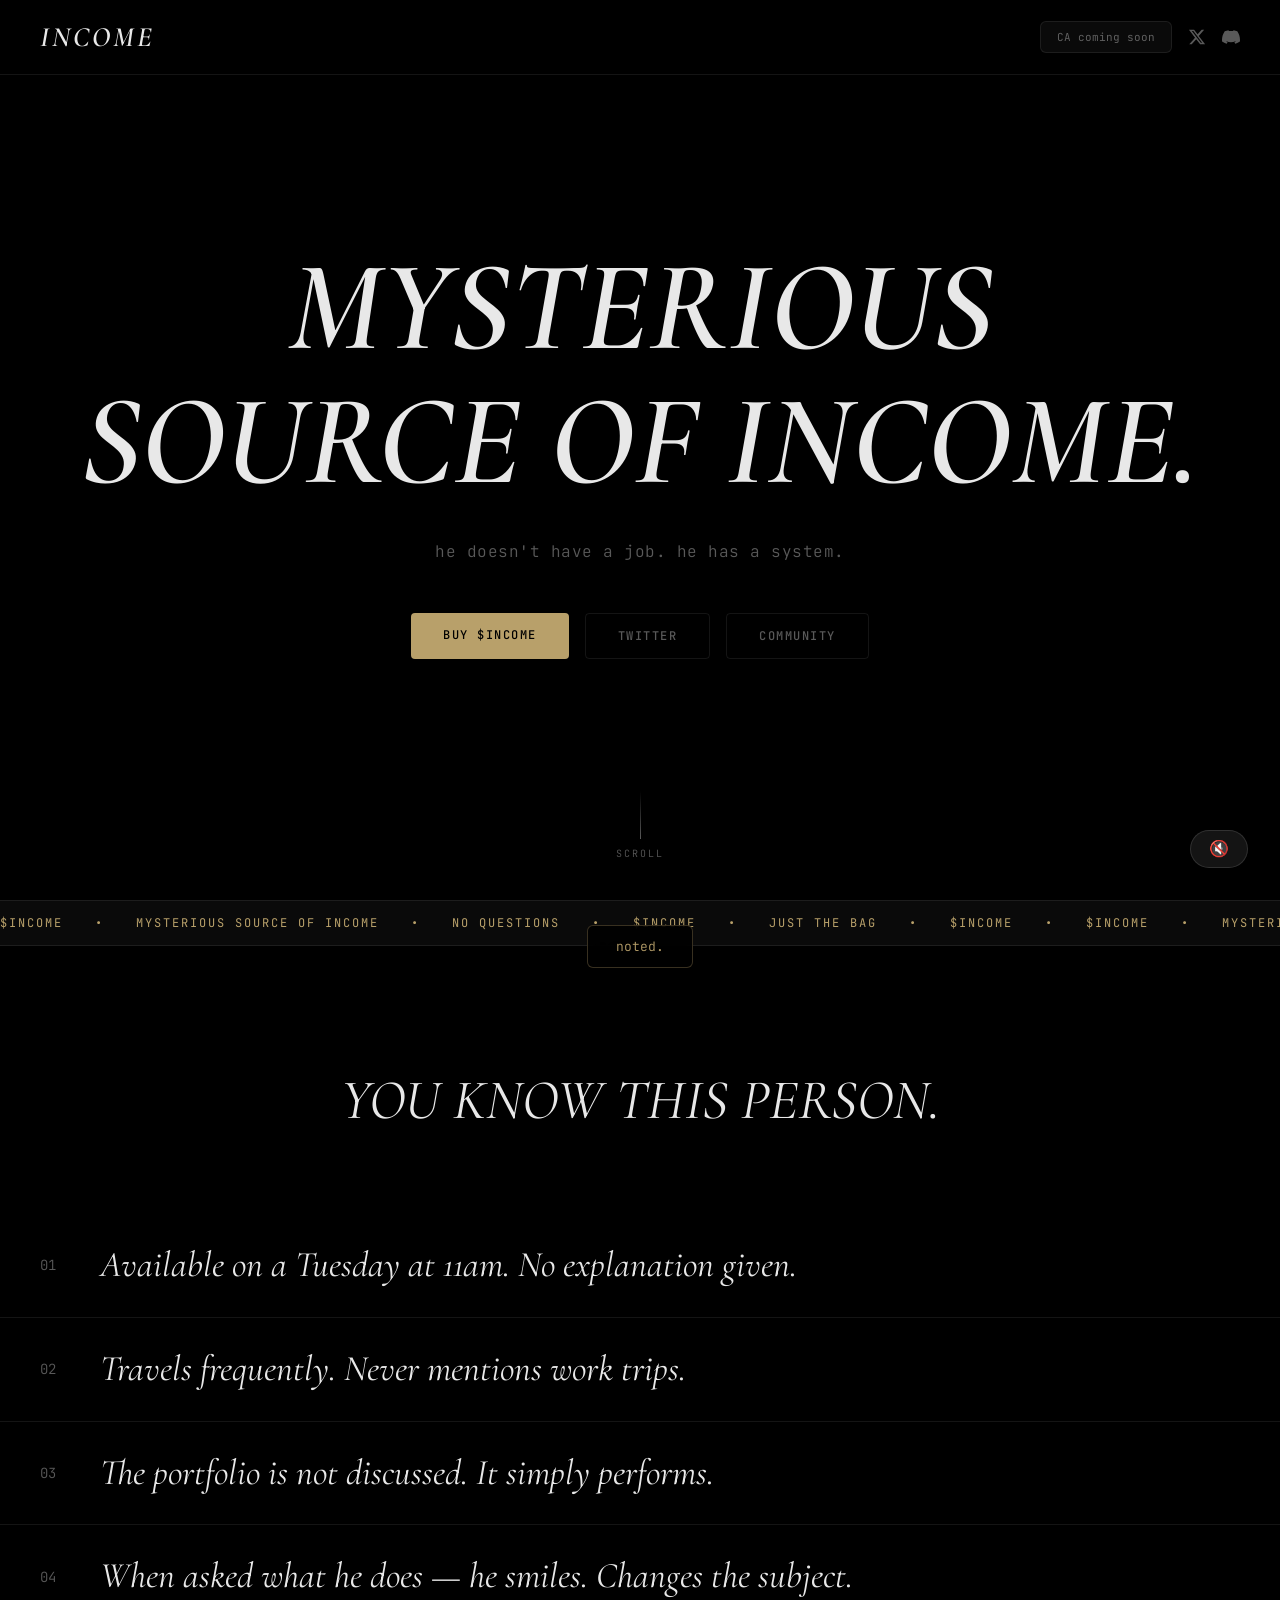
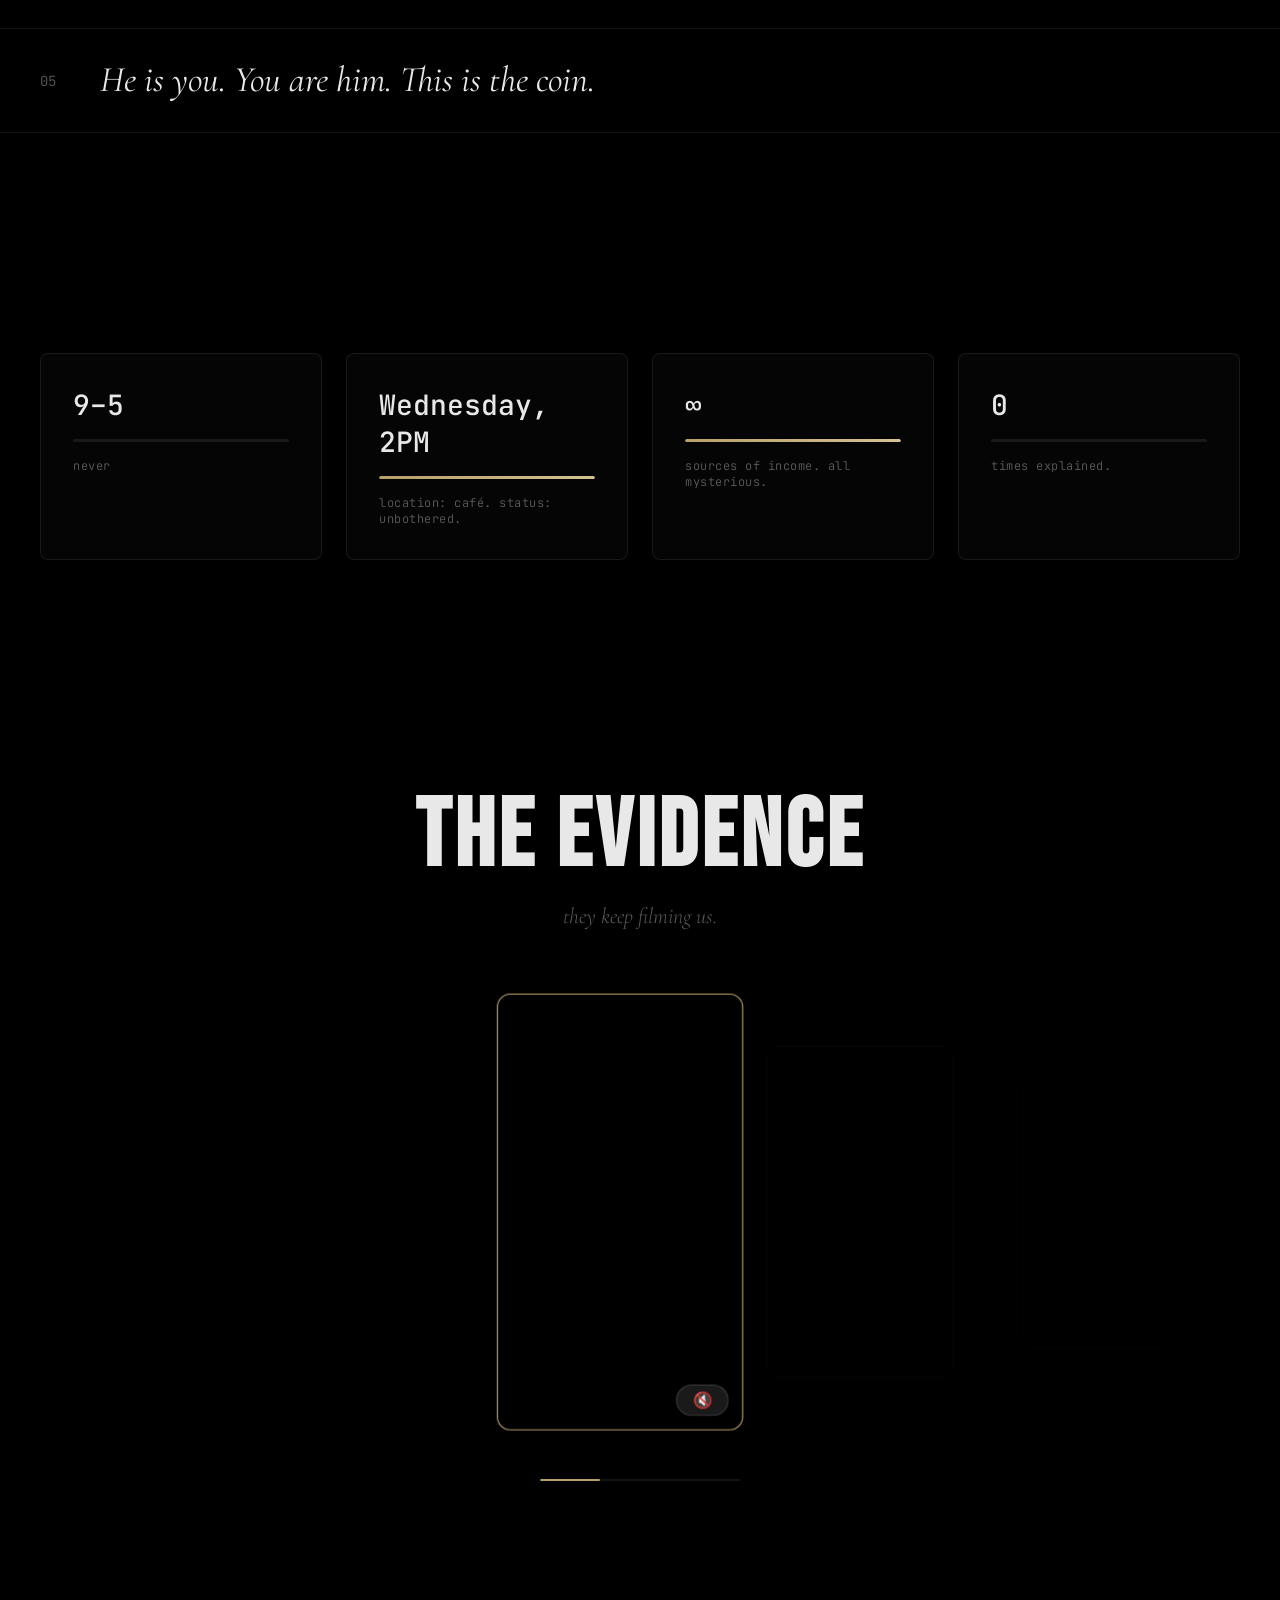
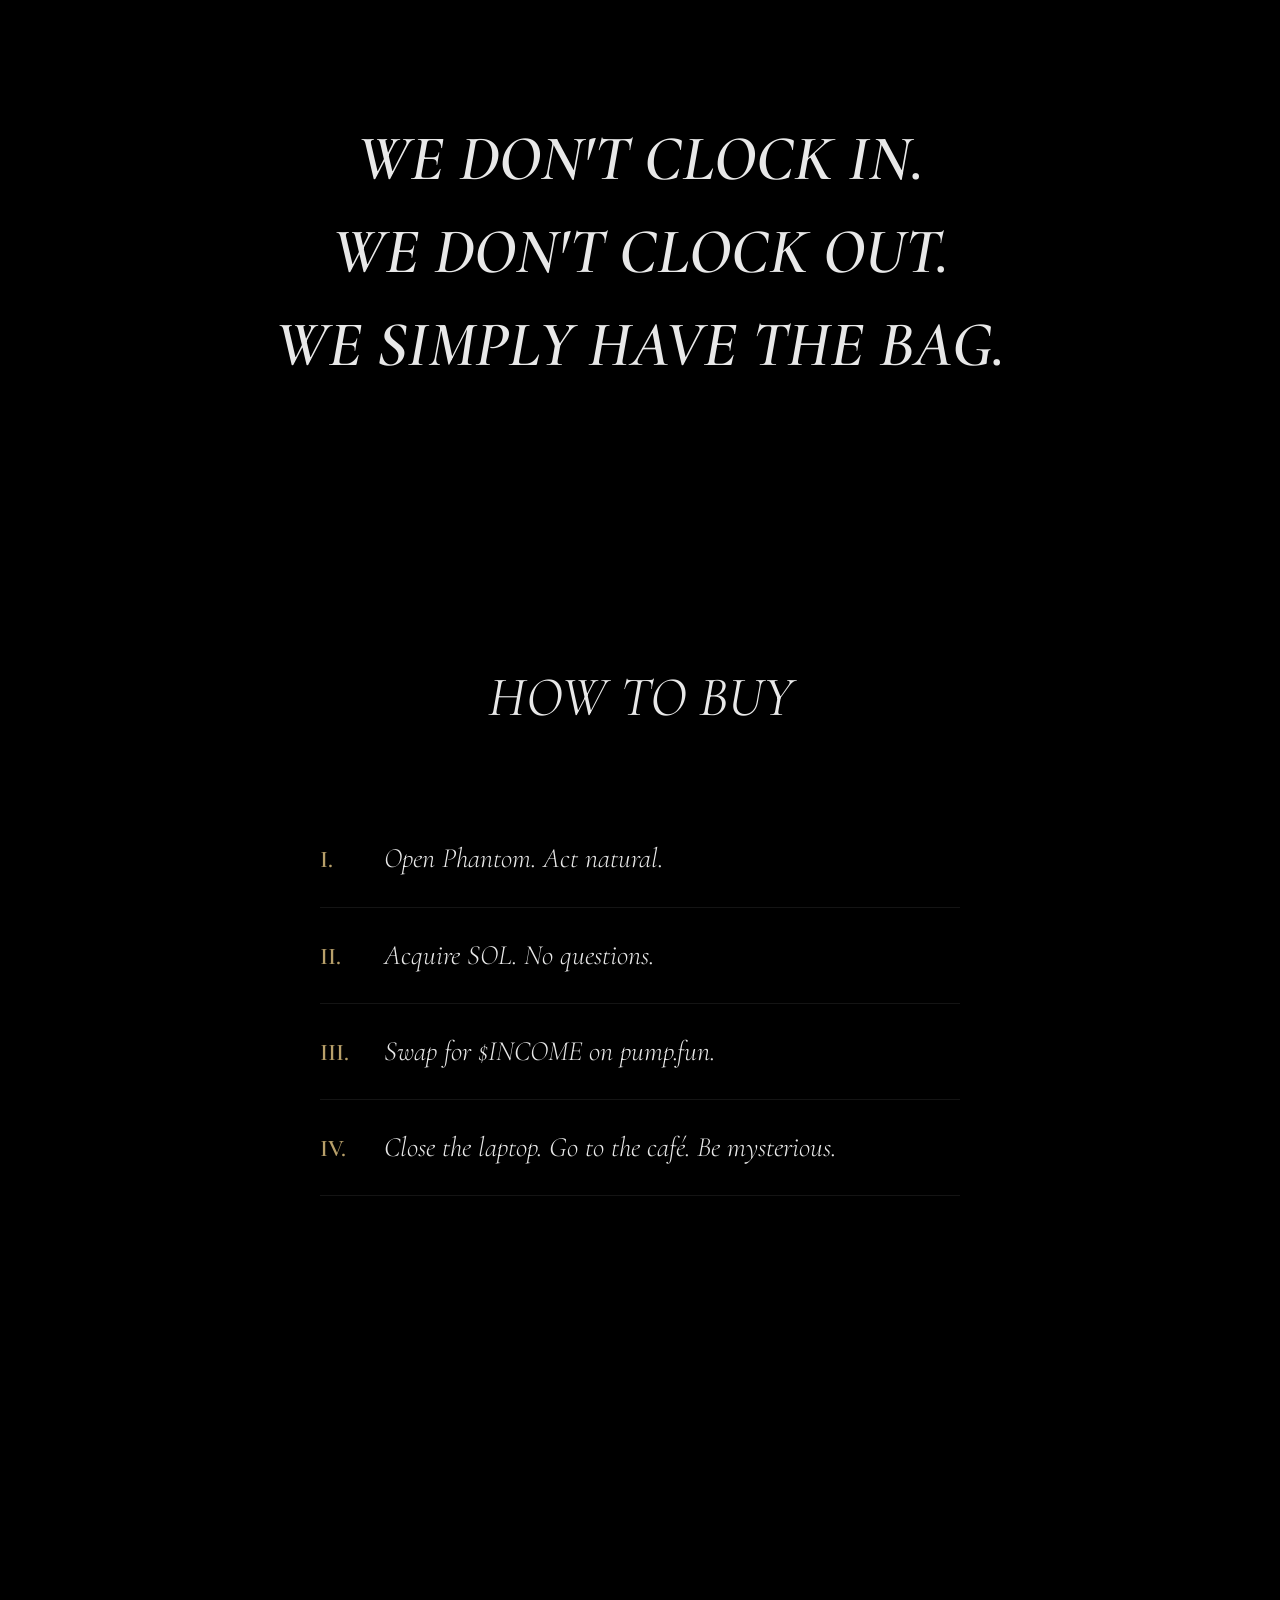
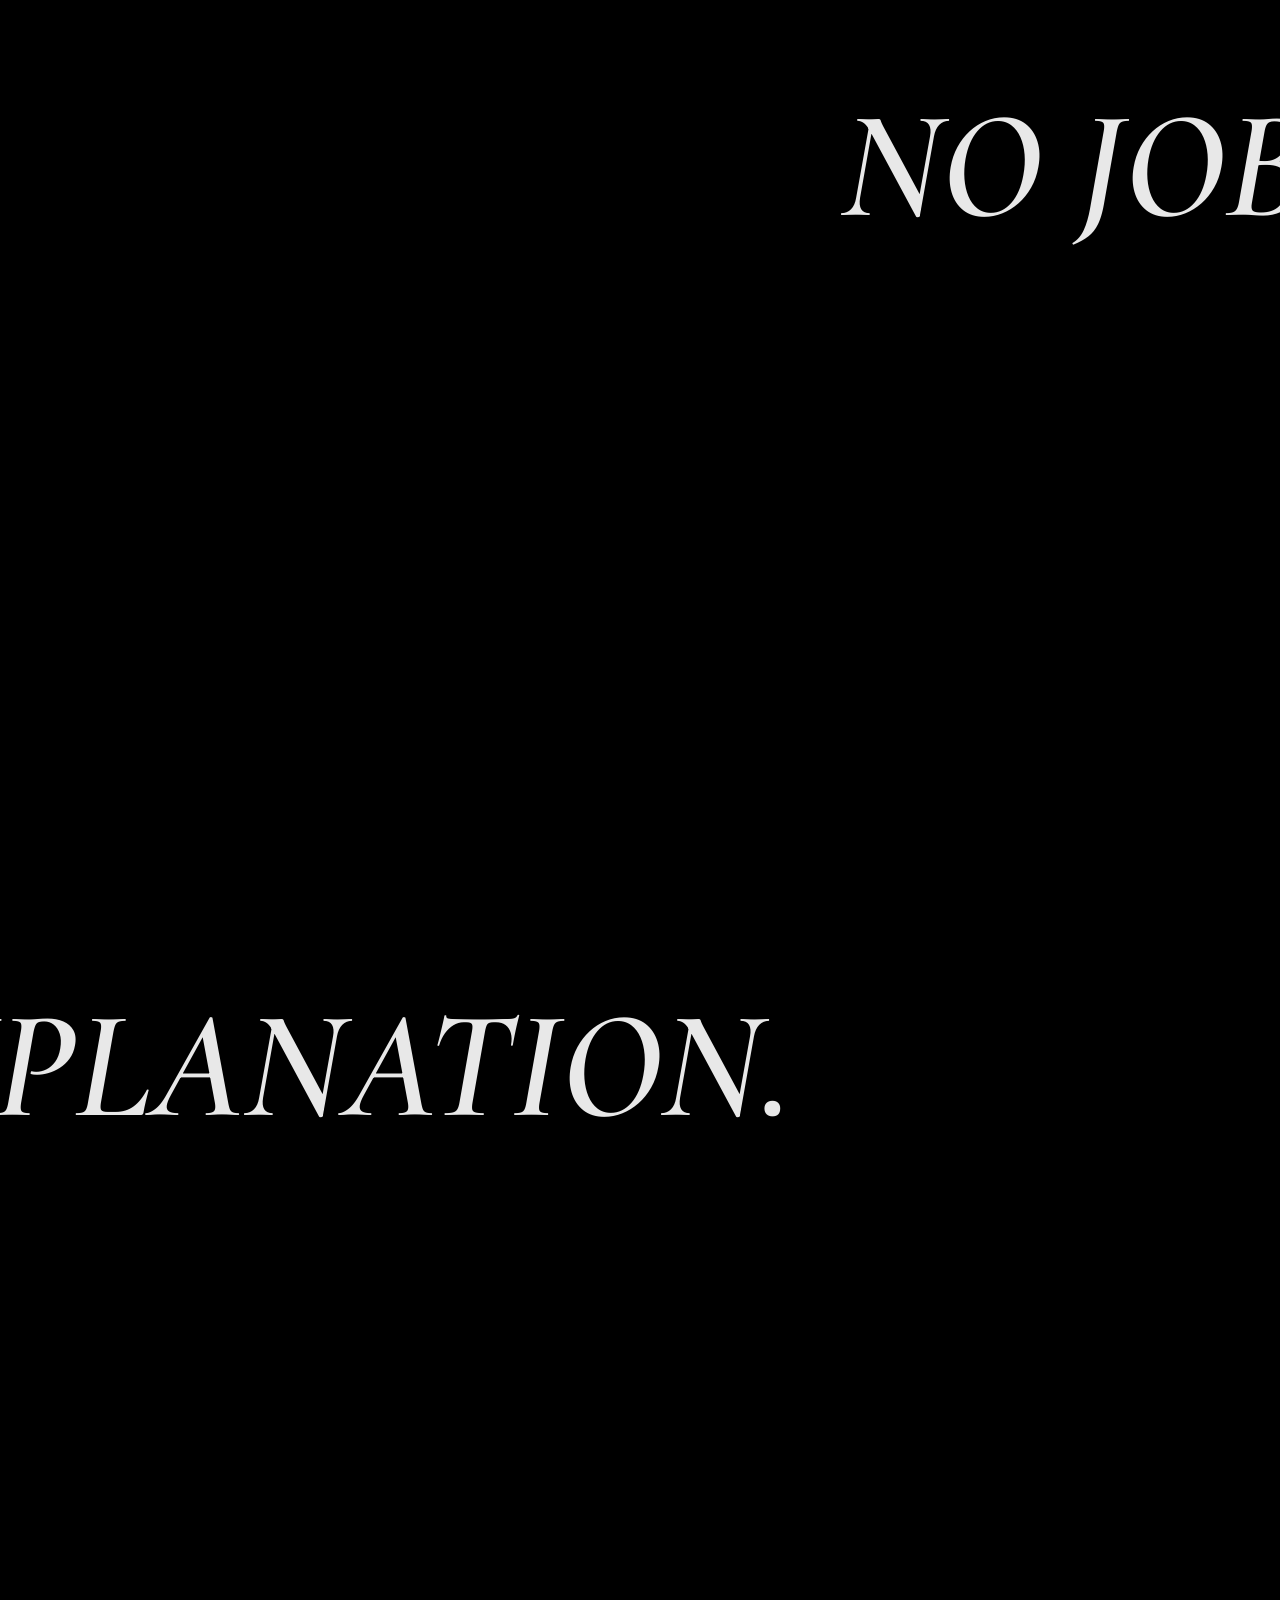
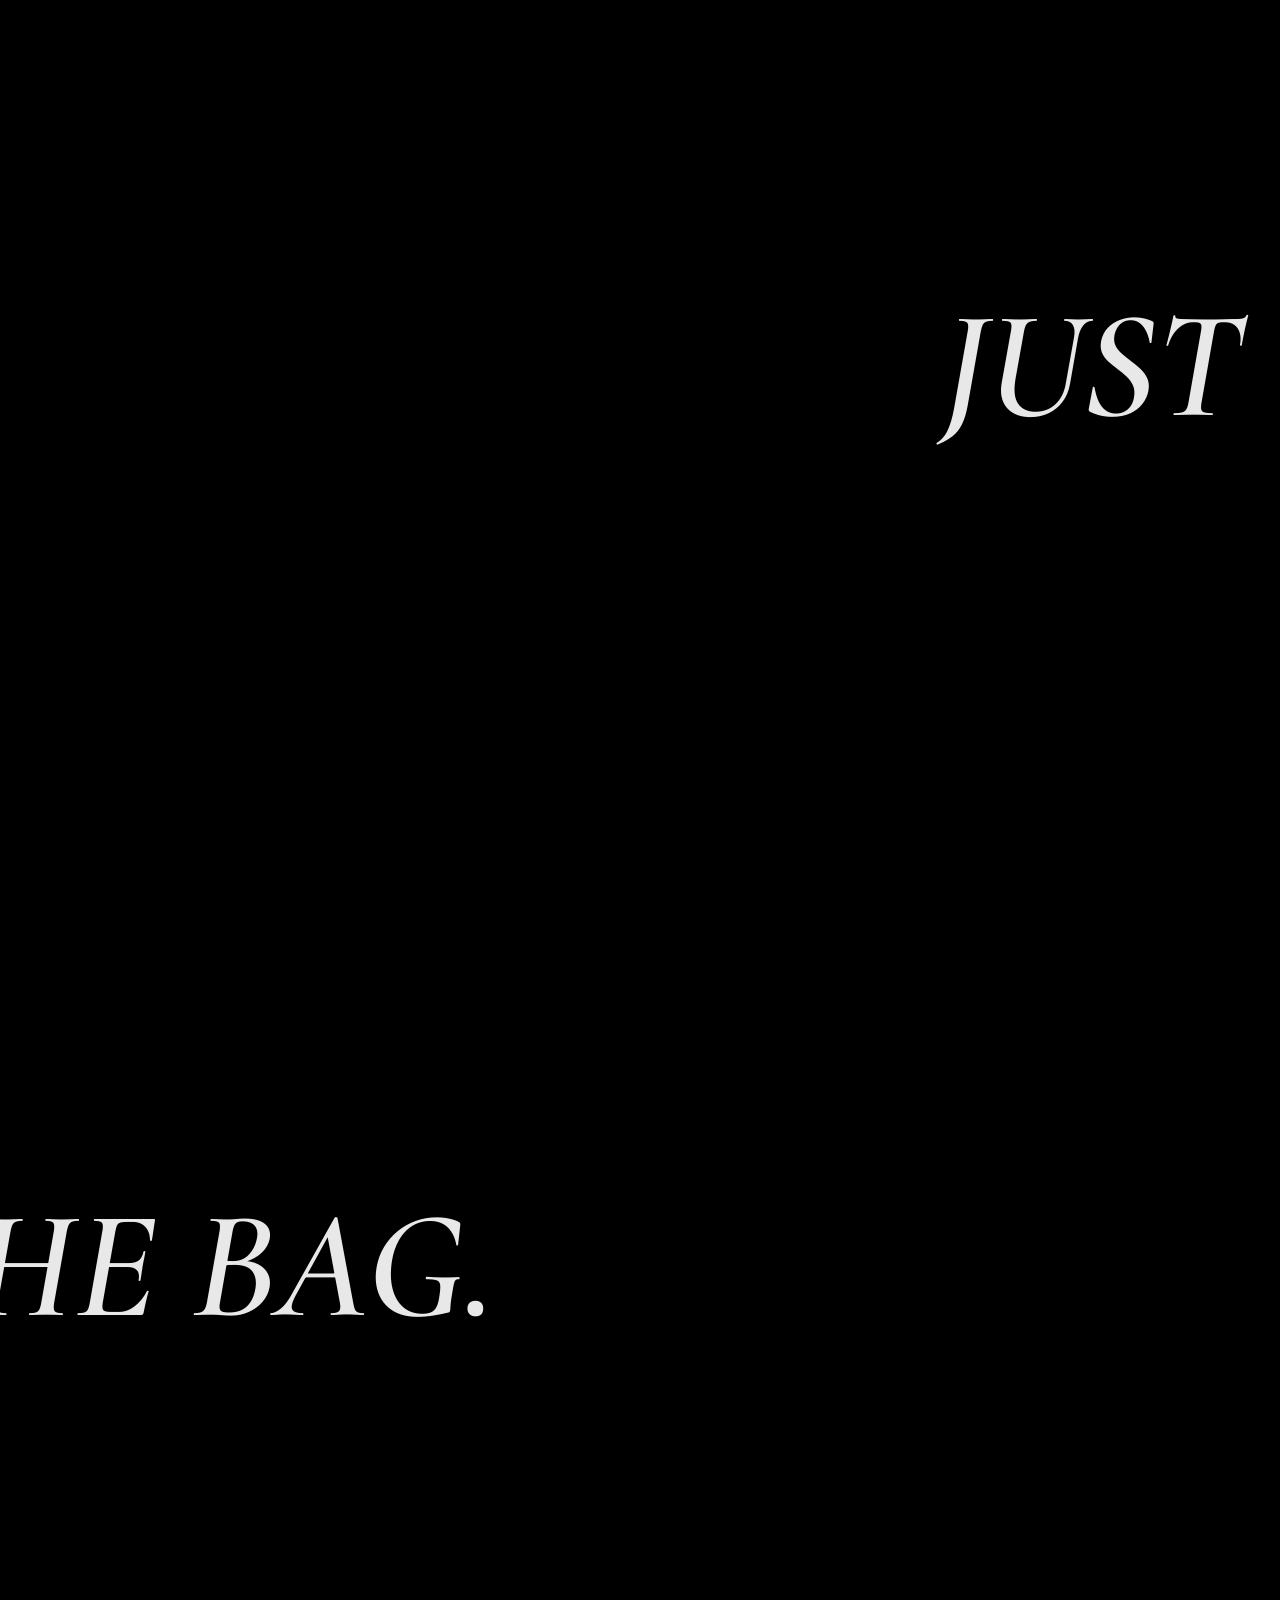
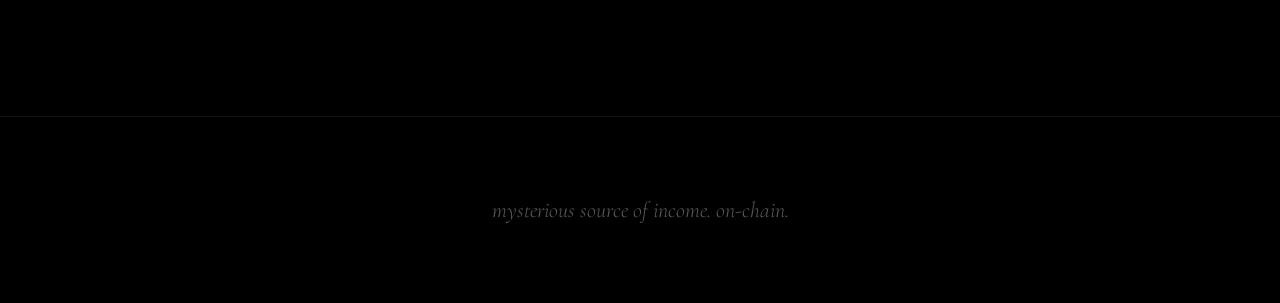
==== index.html @ 56f3f84e "Gallery: bigger focus scale, auto-sound on scroll, remove cards 6-8 - Active card now scales to 1.12" ====
<!DOCTYPE html>
<html lang="en">
<head>
<meta charset="UTF-8">
<meta name="viewport" content="width=device-width, initial-scale=1.0">
<title>$INCOME — Mysterious Source of Income</title>
<meta name="description" content="Mysterious Source of Income. No questions. Just the bag.">
<meta property="og:title" content="$INCOME — Mysterious Source of Income">
<meta property="og:description" content="He doesn't have a job. He has a system.">
<meta property="og:type" content="website">
<link rel="icon" href="favicon.ico">
<link rel="preconnect" href="https://fonts.googleapis.com">
<link rel="preconnect" href="https://fonts.gstatic.com" crossorigin>
<link href="https://fonts.googleapis.com/css2?family=Bebas+Neue&family=Cormorant+Garamond:ital,wght@0,400;0,600;1,400;1,600&family=DM+Sans:wght@300;400&family=JetBrains+Mono:wght@300;400;500&display=swap" rel="stylesheet">
<link rel="stylesheet" href="style.css">
</head>
<body>

<!-- NAV -->
<nav class="nav">
  <a href="#" class="nav-logo">INCOME</a>
  <div class="nav-right">
    <button class="nav-ca" id="caButton" title="Copy Contract Address">
      <span id="caText">Loading...</span>
    </button>
    <a href="#" class="nav-icon" id="twitterLink" target="_blank" rel="noopener" aria-label="Twitter">
      <svg width="18" height="18" viewBox="0 0 24 24" fill="currentColor"><path d="M18.244 2.25h3.308l-7.227 8.26 8.502 11.24H16.17l-5.214-6.817L4.99 21.75H1.68l7.73-8.835L1.254 2.25H8.08l4.713 6.231zm-1.161 17.52h1.833L7.084 4.126H5.117z"/></svg>
    </a>
    <a href="#" class="nav-icon" id="communityLink" target="_blank" rel="noopener" aria-label="Community">
      <svg width="18" height="18" viewBox="0 0 24 24" fill="currentColor"><path d="M20.317 4.37a19.791 19.791 0 0 0-4.885-1.515.074.074 0 0 0-.079.037c-.21.375-.444.864-.608 1.25a18.27 18.27 0 0 0-5.487 0 12.64 12.64 0 0 0-.617-1.25.077.077 0 0 0-.079-.037A19.736 19.736 0 0 0 3.677 4.37a.07.07 0 0 0-.032.027C.533 9.046-.32 13.58.099 18.057a.082.082 0 0 0 .031.057 19.9 19.9 0 0 0 5.993 3.03.078.078 0 0 0 .084-.028c.462-.63.874-1.295 1.226-1.994a.076.076 0 0 0-.041-.106 13.107 13.107 0 0 1-1.872-.892.077.077 0 0 1-.008-.128 10.2 10.2 0 0 0 .372-.292.074.074 0 0 1 .077-.01c3.928 1.793 8.18 1.793 12.062 0a.074.074 0 0 1 .078.01c.12.098.246.198.373.292a.077.077 0 0 1-.006.127 12.299 12.299 0 0 1-1.873.892.077.077 0 0 0-.041.107c.36.698.772 1.362 1.225 1.993a.076.076 0 0 0 .084.028 19.839 19.839 0 0 0 6.002-3.03.077.077 0 0 0 .032-.054c.5-5.177-.838-9.674-3.549-13.66a.061.061 0 0 0-.031-.03z"/></svg>
    </a>
  </div>
</nav>

<!-- HERO -->
<section class="hero" id="hero">
  <video class="hero-video" id="heroVideo" autoplay muted loop playsinline>
    <source src="static/hero.mp4" type="video/mp4">
  </video>
  <div class="hero-overlay"></div>

  <div class="hero-content">
    <h1 class="glitch" data-text="MYSTERIOUS SOURCE OF INCOME.">
      <span>MYSTERIOUS</span><br><span>SOURCE OF INCOME.</span>
    </h1>
    <p class="scramble-text" id="scrambleText"></p>
    <div class="hero-buttons">
      <a href="#" class="btn btn-primary" id="buyButton">Buy $INCOME</a>
      <a href="#" class="btn btn-ghost" id="twitterBtn" target="_blank" rel="noopener">Twitter</a>
      <a href="#" class="btn btn-ghost" id="communityBtn" target="_blank" rel="noopener">Community</a>
    </div>
  </div>

  <button class="sound-toggle" id="heroSound" aria-label="Toggle sound">
    <span class="sound-icon">🔇</span>
  </button>

  <div class="scroll-hint">
    <div class="scroll-line"></div>
    <span>scroll</span>
  </div>
</section>

<!-- TICKER -->
<div class="ticker">
  <div class="ticker-track">
    <span>$INCOME</span><span>•</span>
    <span>MYSTERIOUS SOURCE OF INCOME</span><span>•</span>
    <span>NO QUESTIONS</span><span>•</span>
    <span>$INCOME</span><span>•</span>
    <span>JUST THE BAG</span><span>•</span>
    <span>$INCOME</span><span>•</span>
    <span>$INCOME</span><span>•</span>
    <span>MYSTERIOUS SOURCE OF INCOME</span><span>•</span>
    <span>NO QUESTIONS</span><span>•</span>
    <span>$INCOME</span><span>•</span>
    <span>JUST THE BAG</span><span>•</span>
    <span>$INCOME</span><span>•</span>
    <span>$INCOME</span><span>•</span>
    <span>MYSTERIOUS SOURCE OF INCOME</span><span>•</span>
    <span>NO QUESTIONS</span><span>•</span>
    <span>$INCOME</span><span>•</span>
    <span>JUST THE BAG</span><span>•</span>
    <span>$INCOME</span><span>•</span>
    <span>$INCOME</span><span>•</span>
    <span>MYSTERIOUS SOURCE OF INCOME</span><span>•</span>
    <span>NO QUESTIONS</span><span>•</span>
    <span>$INCOME</span><span>•</span>
    <span>JUST THE BAG</span><span>•</span>
    <span>$INCOME</span><span>•</span>
  </div>
</div>

<!-- THE TYPE -->
<section class="the-type" id="theType">
  <h2 class="section-heading">YOU KNOW THIS PERSON.</h2>
  <div class="type-rows">
    <div class="type-row" data-dir="left">
      <span class="type-num">01</span>
      <span class="type-text">Available on a Tuesday at 11am. No explanation given.</span>
    </div>
    <div class="type-row" data-dir="right">
      <span class="type-num">02</span>
      <span class="type-text">Travels frequently. Never mentions work trips.</span>
    </div>
    <div class="type-row" data-dir="left">
      <span class="type-num">03</span>
      <span class="type-text">The portfolio is not discussed. It simply performs.</span>
    </div>
    <div class="type-row" data-dir="right">
      <span class="type-num">04</span>
      <span class="type-text">When asked what he does — he smiles. Changes the subject.</span>
    </div>
    <div class="type-row" data-dir="left">
      <span class="type-num">05</span>
      <span class="type-text">He is you. You are him. This is the coin.</span>
    </div>
  </div>
</section>

<!-- STATS -->
<section class="stats" id="stats">
  <div class="stats-grid">
    <div class="stat-card">
      <div class="stat-value">9–5</div>
      <div class="stat-bar"><div class="stat-fill" data-width="0"></div></div>
      <div class="stat-label">never</div>
    </div>
    <div class="stat-card">
      <div class="stat-value">Wednesday, 2PM</div>
      <div class="stat-bar"><div class="stat-fill" data-width="100"></div></div>
      <div class="stat-label">location: café. status: unbothered.</div>
    </div>
    <div class="stat-card">
      <div class="stat-value">∞</div>
      <div class="stat-bar"><div class="stat-fill" data-width="100"></div></div>
      <div class="stat-label">sources of income. all mysterious.</div>
    </div>
    <div class="stat-card">
      <div class="stat-value">0</div>
      <div class="stat-bar"><div class="stat-fill" data-width="0"></div></div>
      <div class="stat-label">times explained.</div>
    </div>
  </div>
</section>

<!-- VIDEO GALLERY -->
<section class="evidence" id="evidence">
  <h2 class="evidence-title">THE EVIDENCE</h2>
  <p class="evidence-sub">they keep filming us.</p>
  <div class="evidence-gallery" id="evidenceGallery">
    <div class="evidence-fade evidence-fade-left"></div>
    <div class="evidence-scroll">
      <div class="evidence-card">
        <video src="static/videos/1.mp4" autoplay muted loop playsinline></video>
        <button class="vid-sound" aria-label="Toggle sound"><span>🔇</span></button>
      </div>
      <div class="evidence-card">
        <video src="static/videos/2.mp4" autoplay muted loop playsinline></video>
        <button class="vid-sound" aria-label="Toggle sound"><span>🔇</span></button>
      </div>
      <div class="evidence-card">
        <video src="static/videos/3.mp4" autoplay muted loop playsinline></video>
        <button class="vid-sound" aria-label="Toggle sound"><span>🔇</span></button>
      </div>
      <div class="evidence-card">
        <video src="static/videos/4.mp4" autoplay muted loop playsinline></video>
        <button class="vid-sound" aria-label="Toggle sound"><span>🔇</span></button>
      </div>
      <div class="evidence-card">
        <video src="static/videos/5.mp4" autoplay muted loop playsinline></video>
        <button class="vid-sound" aria-label="Toggle sound"><span>🔇</span></button>
      </div>
    </div>
    <div class="evidence-fade evidence-fade-right"></div>
  </div>
  <div class="evidence-scrollbar"><div class="evidence-scrollbar-thumb"></div></div>
</section>

<!-- QUOTE -->
<section class="quote-section" id="quote">
  <div class="quote-words">
    <span class="quote-word">WE DON'T CLOCK IN.</span>
    <span class="quote-word">WE DON'T CLOCK OUT.</span>
    <span class="quote-word">WE SIMPLY HAVE THE BAG.</span>
  </div>
</section>

<!-- HOW TO BUY -->
<section class="how-to-buy" id="howToBuy">
  <h2 class="section-heading">HOW TO BUY</h2>
  <div class="steps">
    <div class="step">
      <span class="step-num">I.</span>
      <span class="step-text">Open Phantom. Act natural.</span>
    </div>
    <div class="step">
      <span class="step-num">II.</span>
      <span class="step-text">Acquire SOL. No questions.</span>
    </div>
    <div class="step">
      <span class="step-num">III.</span>
      <span class="step-text">Swap for $INCOME on pump.fun.</span>
    </div>
    <div class="step">
      <span class="step-num">IV.</span>
      <span class="step-text">Close the laptop. Go to the café. Be mysterious.</span>
    </div>
  </div>
</section>

<!-- SCROLL WORDS -->
<section class="scroll-words">
  <div class="scroll-word-block"><div class="scroll-word" data-dir="left">NO JOB.</div></div>
  <div class="scroll-word-block"><div class="scroll-word" data-dir="right">NO EXPLANATION.</div></div>
  <div class="scroll-word-block"><div class="scroll-word" data-dir="left">JUST</div></div>
  <div class="scroll-word-block"><div class="scroll-word" data-dir="right">THE BAG.</div></div>
</section>

<!-- FOOTER -->
<footer class="footer">
  <p class="footer-text">mysterious source of income. on-chain.</p>
</footer>

<!-- TOAST -->
<div class="toast" id="toast">noted.</div>

<script src="script.js"></script>
</body>
</html>
---- style.css ----
/* ========== RESET & BASE ========== */
*, *::before, *::after { margin: 0; padding: 0; box-sizing: border-box; }

:root {
  --black: #000000;
  --bg: #0a0a0a;
  --gold: #B8A06A;
  --gold-dim: rgba(184, 160, 106, 0.3);
  --white: #e8e8e8;
  --muted: rgba(255, 255, 255, 0.35);
  --muted-low: rgba(255, 255, 255, 0.08);
  --font-display: 'Cormorant Garamond', serif;
  --font-mono: 'JetBrains Mono', monospace;
  --font-body: 'DM Sans', sans-serif;
  --font-impact: 'Bebas Neue', sans-serif;
}

html {
  scroll-behavior: smooth;
  background: var(--black);
  color: var(--white);
  font-family: var(--font-body);
  font-weight: 300;
  overflow-x: hidden;
  -webkit-font-smoothing: antialiased;
}

body { background: var(--black); overflow-x: hidden; }

::selection {
  background: var(--gold);
  color: var(--black);
}

/* ========== SCROLLBAR ========== */
::-webkit-scrollbar { width: 4px; }
::-webkit-scrollbar-track { background: transparent; }
::-webkit-scrollbar-thumb { background: var(--gold-dim); border-radius: 2px; }

/* ========== NAV ========== */
.nav {
  position: fixed;
  top: 0;
  left: 0;
  right: 0;
  z-index: 100;
  display: flex;
  align-items: center;
  justify-content: space-between;
  padding: 20px 40px;
  backdrop-filter: blur(12px);
  -webkit-backdrop-filter: blur(12px);
  background: rgba(0, 0, 0, 0.4);
  border-bottom: 1px solid var(--muted-low);
}

.nav-logo {
  font-family: var(--font-display);
  font-style: italic;
  font-size: 28px;
  font-weight: 600;
  color: var(--white);
  text-decoration: none;
  letter-spacing: 3px;
}

.nav-right {
  display: flex;
  align-items: center;
  gap: 16px;
}

.nav-ca {
  font-family: var(--font-mono);
  font-size: 11px;
  font-weight: 400;
  color: var(--muted);
  background: rgba(255, 255, 255, 0.04);
  border: 1px solid var(--muted-low);
  padding: 8px 16px;
  border-radius: 6px;
  cursor: pointer;
  transition: all 0.3s ease;
  max-width: 200px;
  overflow: hidden;
  text-overflow: ellipsis;
  white-space: nowrap;
}

.nav-ca:hover {
  color: var(--gold);
  border-color: var(--gold-dim);
}

.nav-icon {
  color: var(--muted);
  transition: color 0.3s ease;
  display: flex;
  align-items: center;
}
.nav-icon:hover { color: var(--gold); }

/* ========== HERO ========== */
.hero {
  position: relative;
  width: 100%;
  height: 100vh;
  display: flex;
  align-items: center;
  justify-content: center;
  overflow: hidden;
}

.hero-video {
  position: absolute;
  top: 0;
  left: 0;
  width: 100%;
  height: 100%;
  object-fit: cover;
  z-index: 0;
}

.hero-overlay {
  position: absolute;
  top: 0;
  left: 0;
  width: 100%;
  height: 100%;
  background: rgba(0, 0, 0, 0.72);
  z-index: 1;
}

.hero-content {
  text-align: center;
  z-index: 2;
  padding: 0 20px;
}

/* GLITCH */
.glitch {
  font-family: var(--font-display);
  font-style: italic;
  font-weight: 600;
  font-size: clamp(48px, 10vw, 160px);
  line-height: 1.05;
  color: var(--white);
  position: relative;
  display: inline-block;
}

.glitch::before,
.glitch::after {
  content: attr(data-text);
  position: absolute;
  top: 0;
  left: 0;
  width: 100%;
  height: 100%;
  font-family: var(--font-display);
  font-style: italic;
  font-weight: 600;
  font-size: clamp(48px, 10vw, 160px);
  line-height: 1.05;
  overflow: hidden;
  pointer-events: none;
  opacity: 0;
}

.glitch::before {
  color: var(--gold);
  animation: glitch-before 6s infinite;
}

.glitch::after {
  color: rgba(255, 255, 255, 0.7);
  animation: glitch-after 6s infinite;
}

@keyframes glitch-before {
  0%, 89%, 94%, 100% { opacity: 0; clip-path: none; transform: none; }
  90% { opacity: 0.8; clip-path: polygon(0 20%, 100% 20%, 100% 40%, 0 40%); transform: translate(-4px, -2px); }
  92% { opacity: 0.6; clip-path: polygon(0 60%, 100% 60%, 100% 80%, 0 80%); transform: translate(3px, 1px); }
  93% { opacity: 0.7; clip-path: polygon(0 10%, 100% 10%, 100% 30%, 0 30%); transform: translate(-2px, 3px); }
}

@keyframes glitch-after {
  0%, 89%, 94%, 100% { opacity: 0; clip-path: none; transform: none; }
  90.5% { opacity: 0.6; clip-path: polygon(0 50%, 100% 50%, 100% 70%, 0 70%); transform: translate(4px, 2px); }
  92.5% { opacity: 0.5; clip-path: polygon(0 30%, 100% 30%, 100% 50%, 0 50%); transform: translate(-3px, -1px); }
  93.5% { opacity: 0.4; clip-path: polygon(0 70%, 100% 70%, 100% 90%, 0 90%); transform: translate(2px, -2px); }
}

/* SCRAMBLE TEXT */
.scramble-text {
  font-family: var(--font-mono);
  font-size: clamp(13px, 1.4vw, 16px);
  color: var(--muted);
  margin-top: 32px;
  min-height: 24px;
  letter-spacing: 0.5px;
}

/* HERO BUTTONS */
.hero-buttons {
  display: flex;
  gap: 16px;
  justify-content: center;
  margin-top: 48px;
  flex-wrap: wrap;
}

.btn {
  font-family: var(--font-mono);
  font-size: 12px;
  font-weight: 500;
  letter-spacing: 1.5px;
  text-transform: uppercase;
  text-decoration: none;
  padding: 14px 32px;
  border-radius: 4px;
  transition: all 0.3s ease;
  cursor: pointer;
  border: none;
}

.btn-primary {
  background: var(--gold);
  color: var(--black);
}
.btn-primary:hover {
  background: #cdb578;
  transform: translateY(-1px);
}

.btn-ghost {
  background: transparent;
  color: var(--muted);
  border: 1px solid var(--muted-low);
}
.btn-ghost:hover {
  color: var(--white);
  border-color: rgba(255, 255, 255, 0.2);
}

/* SOUND TOGGLE */
.sound-toggle {
  position: fixed;
  bottom: 32px;
  right: 32px;
  z-index: 50;
  background: rgba(255, 255, 255, 0.08);
  backdrop-filter: blur(16px);
  -webkit-backdrop-filter: blur(16px);
  border: 1px solid rgba(255, 255, 255, 0.12);
  border-radius: 24px;
  padding: 10px 18px;
  cursor: pointer;
  transition: all 0.3s ease;
  font-size: 16px;
  line-height: 1;
}
.sound-toggle:hover {
  background: rgba(255, 255, 255, 0.12);
  border-color: var(--gold-dim);
}

/* SCROLL HINT */
.scroll-hint {
  position: absolute;
  bottom: 40px;
  left: 50%;
  transform: translateX(-50%);
  display: flex;
  flex-direction: column;
  align-items: center;
  gap: 8px;
  z-index: 2;
}

.scroll-line {
  width: 1px;
  height: 48px;
  background: linear-gradient(to bottom, transparent, var(--muted));
  animation: scroll-pulse 2s ease-in-out infinite;
}

@keyframes scroll-pulse {
  0%, 100% { opacity: 0.3; transform: scaleY(0.6); }
  50% { opacity: 1; transform: scaleY(1); }
}

.scroll-hint span {
  font-family: var(--font-mono);
  font-size: 10px;
  color: var(--muted);
  letter-spacing: 2px;
  text-transform: uppercase;
}

/* ========== TICKER ========== */
.ticker {
  background: var(--bg);
  border-top: 1px solid var(--muted-low);
  border-bottom: 1px solid var(--muted-low);
  padding: 14px 0;
  overflow: hidden;
  position: relative;
  z-index: 10;
  width: 100%;
}

.ticker-track {
  display: flex;
  gap: 32px;
  white-space: nowrap;
  width: max-content;
  animation: ticker-scroll 30s linear infinite;
  font-family: var(--font-mono);
  font-size: 12px;
  font-weight: 400;
  color: var(--gold);
  letter-spacing: 2px;
  text-transform: uppercase;
}

@keyframes ticker-scroll {
  0% { transform: translateX(0); }
  100% { transform: translateX(-50%); }
}

/* ========== THE TYPE ========== */
.the-type {
  padding: 120px 0;
  overflow: hidden;
  position: relative;
  z-index: 10;
  background: var(--black);
}

.section-heading {
  font-family: var(--font-display);
  font-style: italic;
  font-size: clamp(32px, 5vw, 56px);
  font-weight: 400;
  text-align: center;
  margin-bottom: 80px;
  color: var(--white);
}

.type-rows {
  display: flex;
  flex-direction: column;
  gap: 0;
}

.type-row {
  display: flex;
  align-items: center;
  padding: 28px 40px;
  border-bottom: 1px solid var(--muted-low);
  opacity: 0;
  transform: translateX(-60px);
  transition: all 0.8s cubic-bezier(0.16, 1, 0.3, 1);
}

.type-row[data-dir="right"] { transform: translateX(60px); }

.type-row.visible {
  opacity: 1;
  transform: translateX(0);
}

.type-num {
  font-family: var(--font-mono);
  font-size: 14px;
  color: var(--muted);
  min-width: 60px;
  flex-shrink: 0;
}

.type-text {
  font-family: var(--font-display);
  font-style: italic;
  font-size: clamp(20px, 3vw, 36px);
  font-weight: 400;
  color: var(--white);
  line-height: 1.3;
}

/* ========== STATS ========== */
.stats {
  padding: 100px 40px;
  position: relative;
  z-index: 10;
  background: var(--black);
}

.stats-grid {
  display: grid;
  grid-template-columns: repeat(auto-fit, minmax(260px, 1fr));
  gap: 24px;
  max-width: 1200px;
  margin: 0 auto;
}

.stat-card {
  background: rgba(255, 255, 255, 0.02);
  border: 1px solid var(--muted-low);
  border-radius: 8px;
  padding: 32px;
  transition: border-color 0.3s ease;
}
.stat-card:hover { border-color: var(--gold-dim); }

.stat-value {
  font-family: var(--font-mono);
  font-size: 28px;
  font-weight: 500;
  color: var(--white);
  margin-bottom: 16px;
}

.stat-bar {
  height: 3px;
  background: var(--muted-low);
  border-radius: 2px;
  overflow: hidden;
  margin-bottom: 16px;
}

.stat-fill {
  height: 100%;
  width: 0;
  background: linear-gradient(90deg, var(--gold), #d4c291);
  border-radius: 2px;
  transition: width 1.5s cubic-bezier(0.16, 1, 0.3, 1);
}

.stat-label {
  font-family: var(--font-mono);
  font-size: 12px;
  color: var(--muted);
  letter-spacing: 0.5px;
}

/* ========== EVIDENCE / VIDEO GALLERY ========== */
.evidence {
  padding: 120px 0 80px;
  position: relative;
  z-index: 10;
  background: var(--black);
  overflow: hidden;
}

.evidence-title {
  font-family: var(--font-impact);
  font-size: clamp(48px, 8vw, 96px);
  text-align: center;
  letter-spacing: 4px;
  color: var(--white);
  margin-bottom: 8px;
}

.evidence-sub {
  font-family: var(--font-display);
  font-style: italic;
  font-size: clamp(16px, 2vw, 22px);
  text-align: center;
  color: var(--muted);
  margin-bottom: 48px;
}

.evidence-gallery {
  position: relative;
}

.evidence-scroll {
  display: flex;
  gap: 20px;
  padding: 40px calc(50vw - 130px);
  overflow-x: auto;
  scroll-snap-type: x mandatory;
  -webkit-overflow-scrolling: touch;
  scroll-behavior: smooth;
  scrollbar-width: none;
  -ms-overflow-style: none;
}

.evidence-scroll::-webkit-scrollbar { display: none; }

.evidence-card {
  flex-shrink: 0;
  width: 220px;
  height: 390px;
  border-radius: 12px;
  overflow: hidden;
  position: relative;
  border: 1px solid var(--muted-low);
  scroll-snap-align: center;
  transition: transform 0.5s cubic-bezier(0.16, 1, 0.3, 1),
              border-color 0.4s ease,
              opacity 0.4s ease,
              filter 0.4s ease;
  transform: scale(0.7);
  opacity: 0.4;
  filter: brightness(0.45);
  will-change: transform, opacity, filter;
}

.evidence-card.active {
  transform: scale(1.12);
  opacity: 1;
  filter: brightness(1);
  border-color: var(--gold);
  z-index: 3;
}

.evidence-card.active .vid-sound { opacity: 1; }

.evidence-card.near {
  transform: scale(0.85);
  opacity: 0.65;
  filter: brightness(0.7);
  z-index: 2;
}

.evidence-card video {
  width: 100%;
  height: 100%;
  object-fit: cover;
  display: block;
}

.evidence-card:hover {
  border-color: var(--gold-dim);
}
.evidence-card:hover .vid-sound { opacity: 1; }

.vid-sound {
  position: absolute;
  bottom: 12px;
  right: 12px;
  background: rgba(255, 255, 255, 0.1);
  backdrop-filter: blur(12px);
  -webkit-backdrop-filter: blur(12px);
  border: 1px solid rgba(255, 255, 255, 0.15);
  border-radius: 20px;
  padding: 6px 14px;
  cursor: pointer;
  font-size: 14px;
  opacity: 0;
  transition: opacity 0.3s ease;
  line-height: 1;
  z-index: 6;
}

.evidence-fade {
  position: absolute;
  top: 0;
  bottom: 0;
  width: 120px;
  z-index: 5;
  pointer-events: none;
}
.evidence-fade-left {
  left: 0;
  background: linear-gradient(to right, var(--black) 0%, transparent 100%);
}
.evidence-fade-right {
  right: 0;
  background: linear-gradient(to left, var(--black) 0%, transparent 100%);
}

/* Gallery scrollbar track below */
.evidence-scrollbar {
  width: 200px;
  height: 2px;
  background: var(--muted-low);
  border-radius: 1px;
  margin: 32px auto 0;
  position: relative;
  overflow: hidden;
}

.evidence-scrollbar-thumb {
  height: 100%;
  width: 30%;
  background: var(--gold);
  border-radius: 1px;
  transition: left 0.15s ease;
  position: absolute;
  left: 0;
}

/* ========== QUOTE ========== */
.quote-section {
  padding: 160px 40px;
  text-align: center;
  position: relative;
  z-index: 10;
  background: var(--black);
}

.quote-words {
  display: flex;
  flex-direction: column;
  gap: 16px;
}

.quote-word {
  font-family: var(--font-display);
  font-style: italic;
  font-size: clamp(28px, 5vw, 64px);
  font-weight: 600;
  color: var(--white);
  opacity: 0;
  transform: translateY(40px);
  transition: all 0.8s cubic-bezier(0.16, 1, 0.3, 1);
  line-height: 1.2;
}

.quote-word.visible {
  opacity: 1;
  transform: translateY(0);
}

/* ========== HOW TO BUY ========== */
.how-to-buy {
  padding: 120px 40px;
  max-width: 720px;
  margin: 0 auto;
  position: relative;
  z-index: 10;
}

.steps {
  display: flex;
  flex-direction: column;
  gap: 0;
}

.step {
  display: flex;
  align-items: baseline;
  gap: 24px;
  padding: 28px 0;
  border-bottom: 1px solid var(--muted-low);
}

.step-num {
  font-family: var(--font-display);
  font-size: 24px;
  font-weight: 600;
  color: var(--gold);
  min-width: 40px;
}

.step-text {
  font-family: var(--font-display);
  font-style: italic;
  font-size: clamp(18px, 2.5vw, 28px);
  color: var(--white);
  line-height: 1.4;
}

/* ========== SCROLL WORDS ========== */
.scroll-words {
  position: relative;
  z-index: 10;
  background: var(--black);
}

.scroll-word-block {
  height: 100vh;
  display: flex;
  align-items: center;
  justify-content: center;
  overflow: hidden;
}

.scroll-word {
  font-family: var(--font-display);
  font-style: italic;
  font-weight: 600;
  font-size: clamp(48px, 12vw, 180px);
  color: var(--white);
  white-space: nowrap;
  transition: transform 0.1s linear;
  will-change: transform;
}

/* ========== FOOTER ========== */
.footer {
  padding: 80px 40px;
  text-align: center;
  border-top: 1px solid var(--muted-low);
  position: relative;
  z-index: 10;
  background: var(--black);
}

.footer-text {
  font-family: var(--font-display);
  font-style: italic;
  font-size: clamp(16px, 2vw, 22px);
  color: var(--muted);
  animation: breathe 4s ease-in-out infinite;
}

@keyframes breathe {
  0%, 100% { opacity: 0.4; }
  50% { opacity: 0.8; }
}

/* ========== TOAST ========== */
.toast {
  position: fixed;
  bottom: 32px;
  left: 50%;
  transform: translateX(-50%) translateY(100px);
  font-family: var(--font-mono);
  font-size: 13px;
  color: var(--gold);
  background: rgba(0, 0, 0, 0.85);
  backdrop-filter: blur(12px);
  -webkit-backdrop-filter: blur(12px);
  border: 1px solid var(--gold-dim);
  padding: 12px 28px;
  border-radius: 6px;
  z-index: 200;
  transition: transform 0.4s cubic-bezier(0.16, 1, 0.3, 1);
  pointer-events: none;
}

.toast.show {
  transform: translateX(-50%) translateY(0);
}

/* ========== MOBILE ========== */
@media (max-width: 768px) {
  .nav { padding: 16px 20px; }
  .nav-logo { font-size: 22px; }
  .nav-ca { max-width: 120px; font-size: 10px; padding: 6px 10px; }

  .hero-buttons { flex-direction: column; align-items: center; }

  .type-row { padding: 20px 20px; flex-direction: column; gap: 8px; }
  .type-num { min-width: auto; }

  .stats { padding: 60px 20px; }
  .stats-grid { grid-template-columns: 1fr; }

  .evidence-card { width: 180px; height: 320px; }
  .evidence-scroll { padding: 40px calc(50vw - 90px); gap: 14px; }

  .quote-section { padding: 100px 20px; }

  .how-to-buy { padding: 80px 20px; }
  .step { gap: 16px; }

  .scroll-word-block { height: 60vh; }

  .sound-toggle { bottom: 20px; right: 20px; }
}
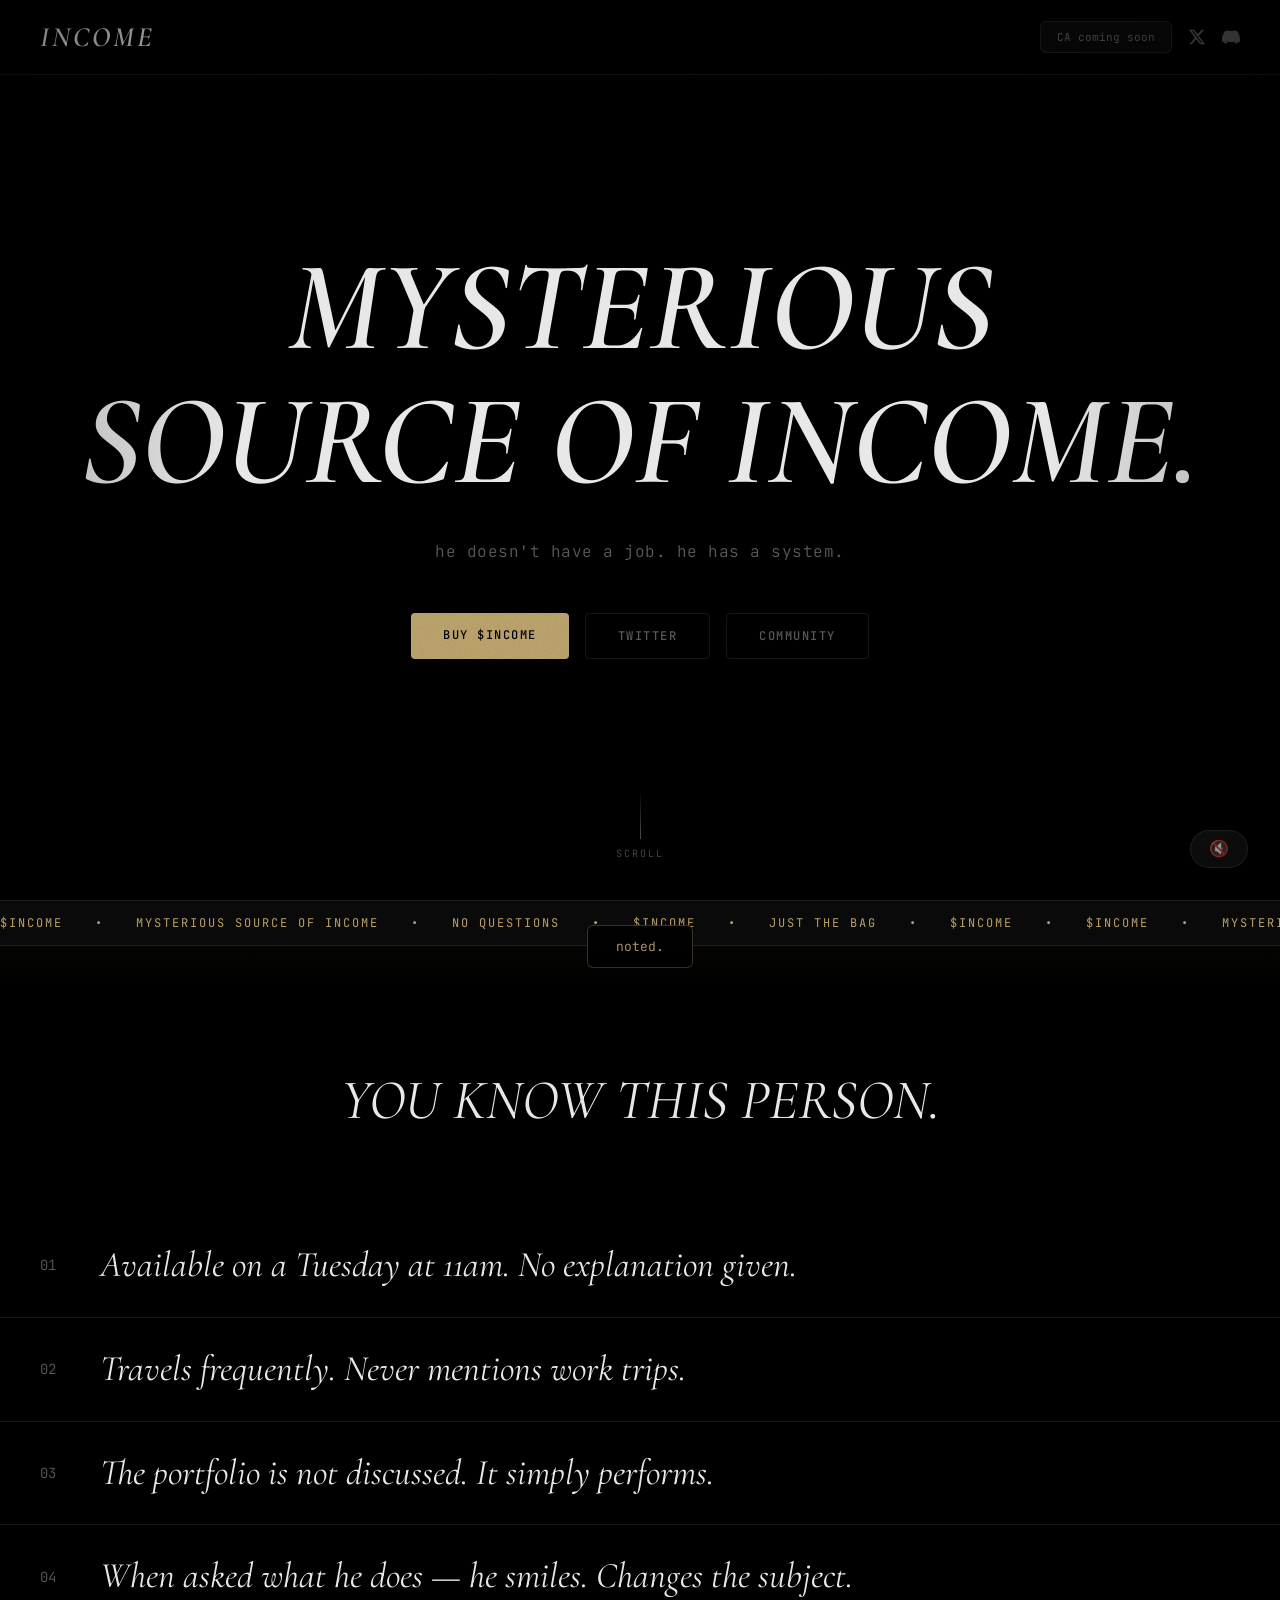
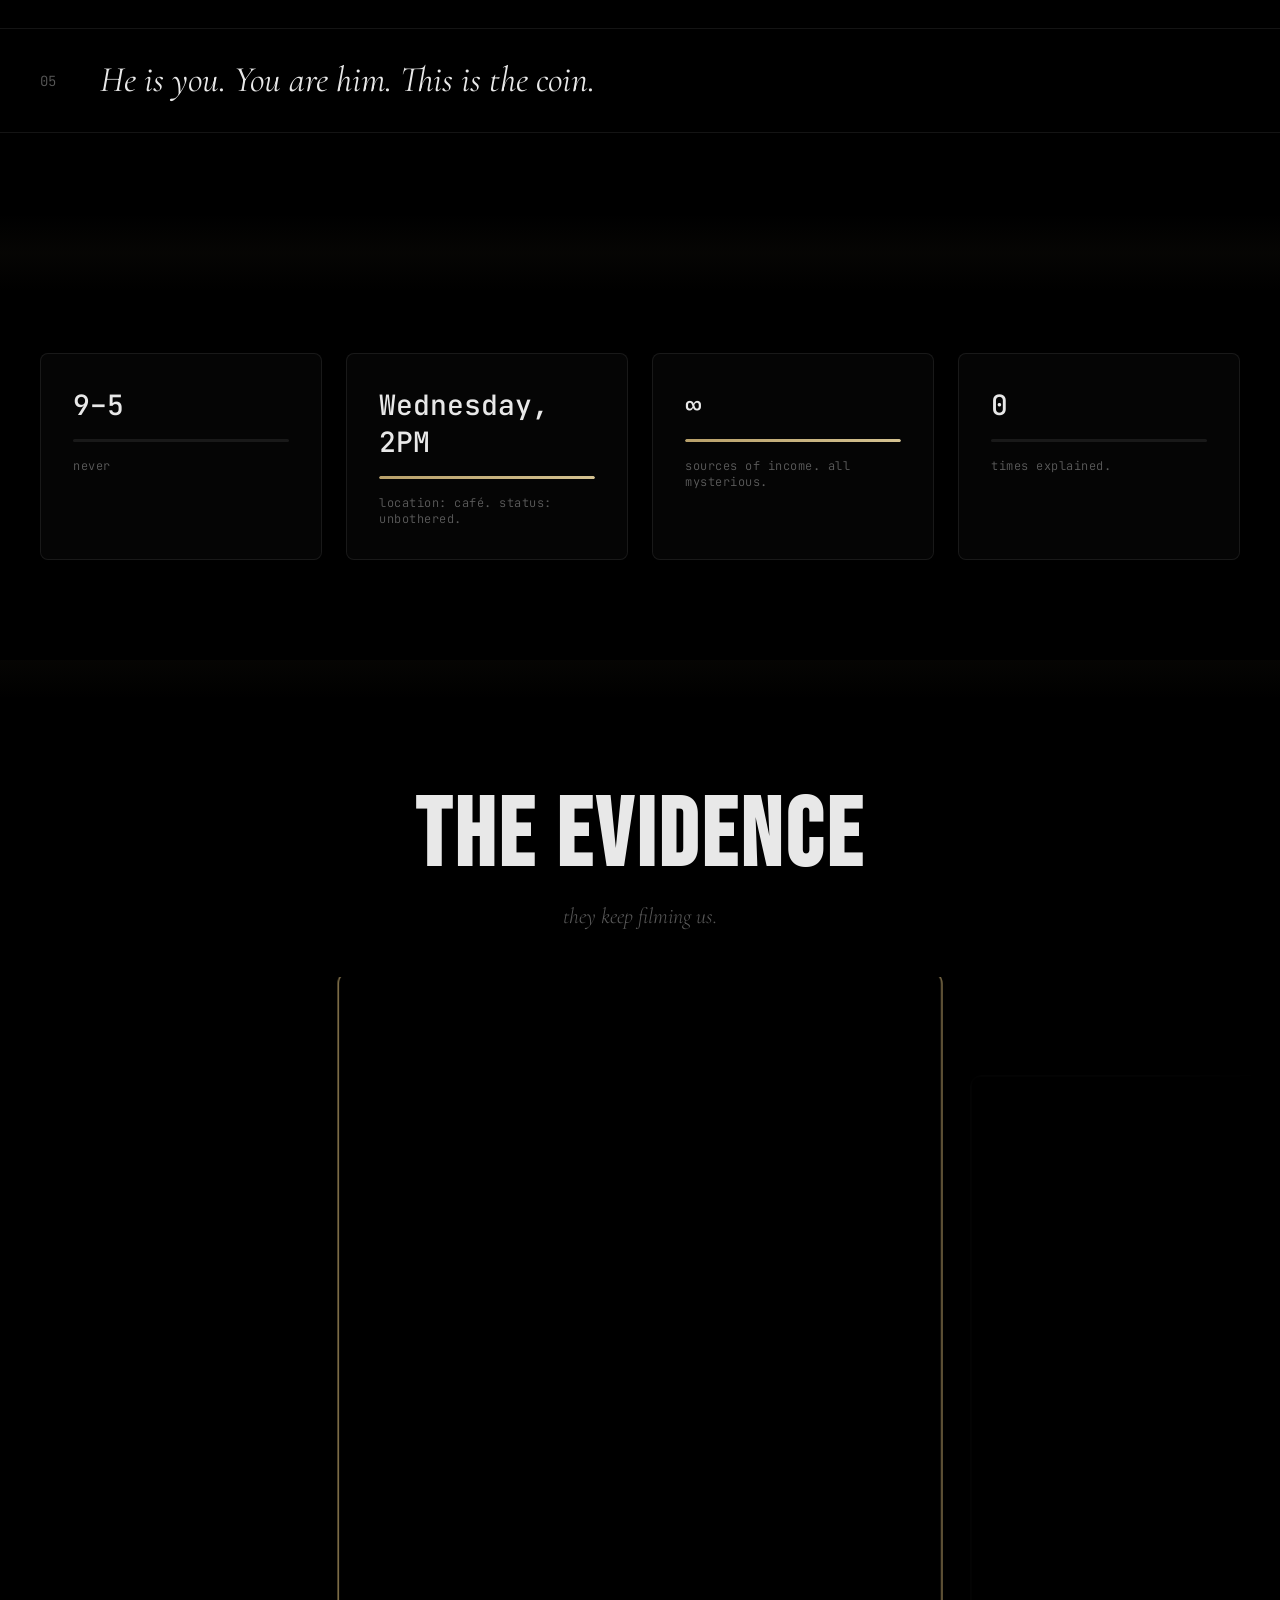
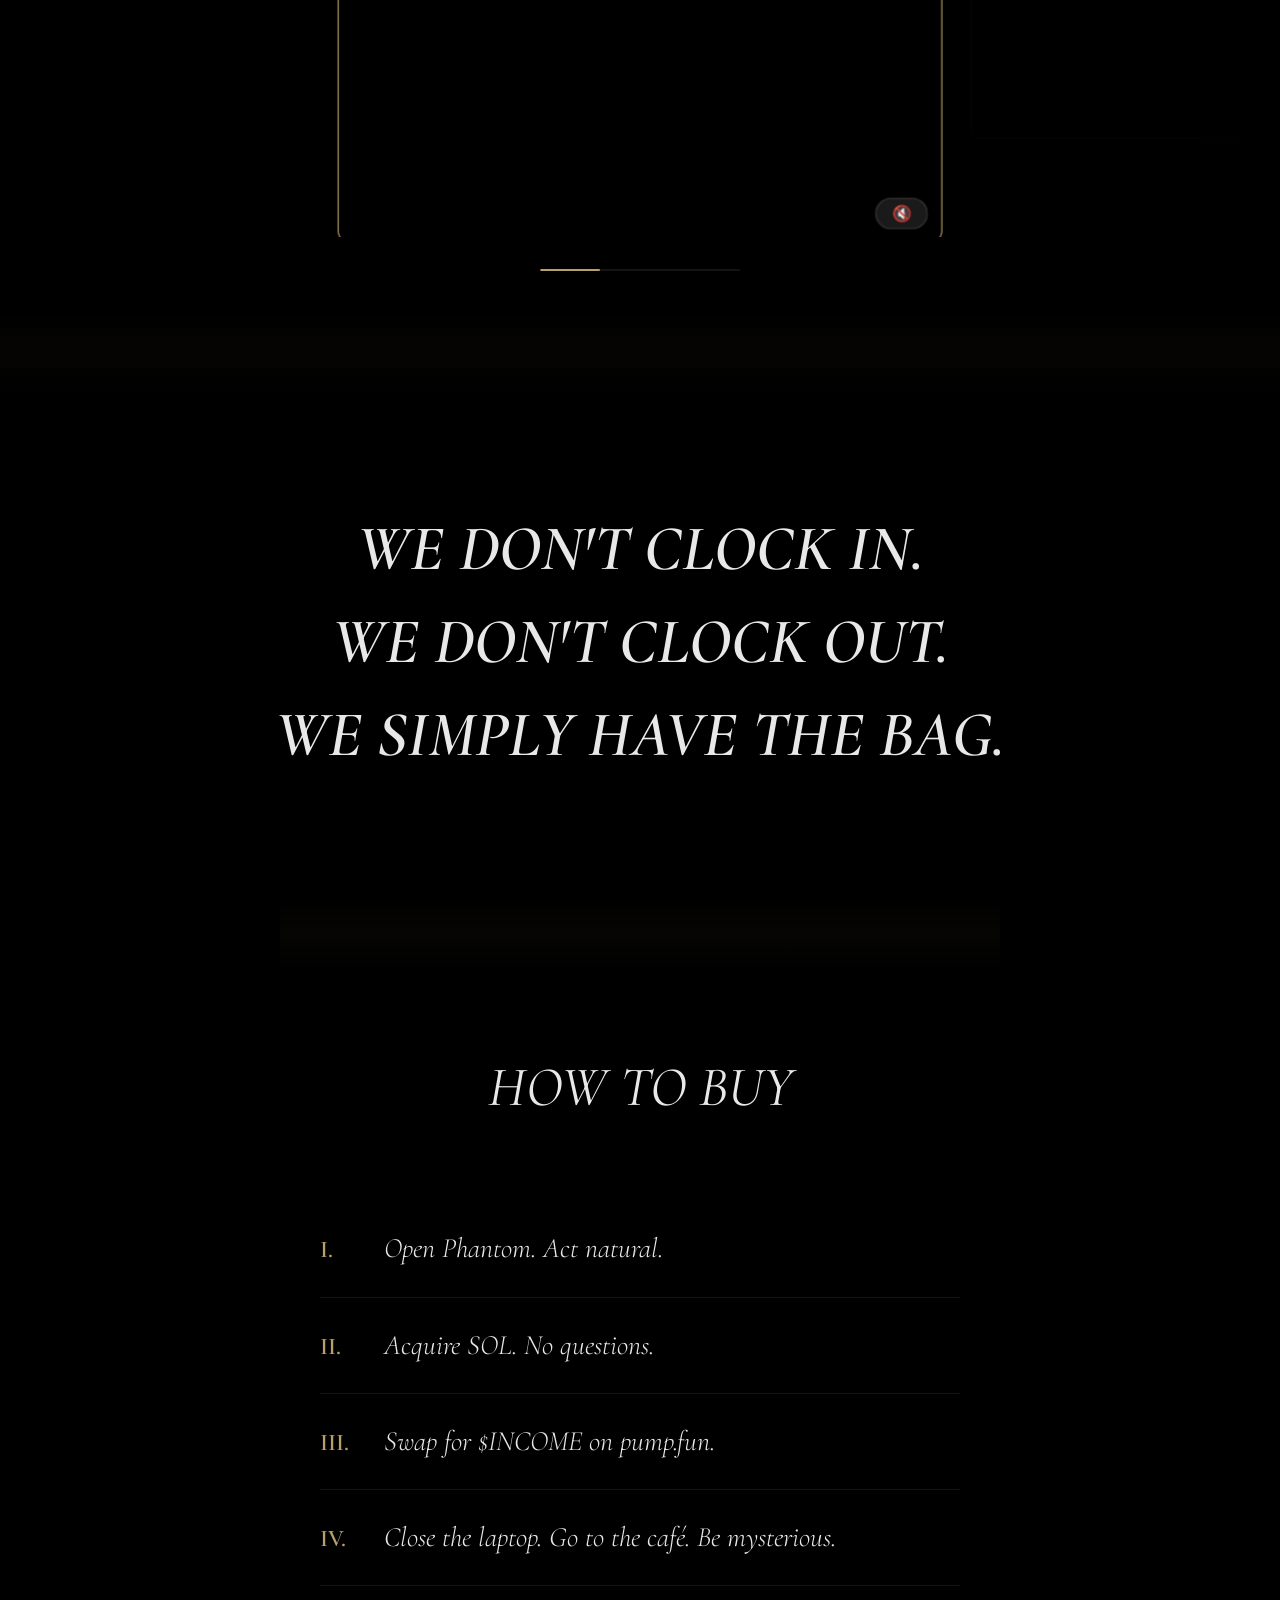
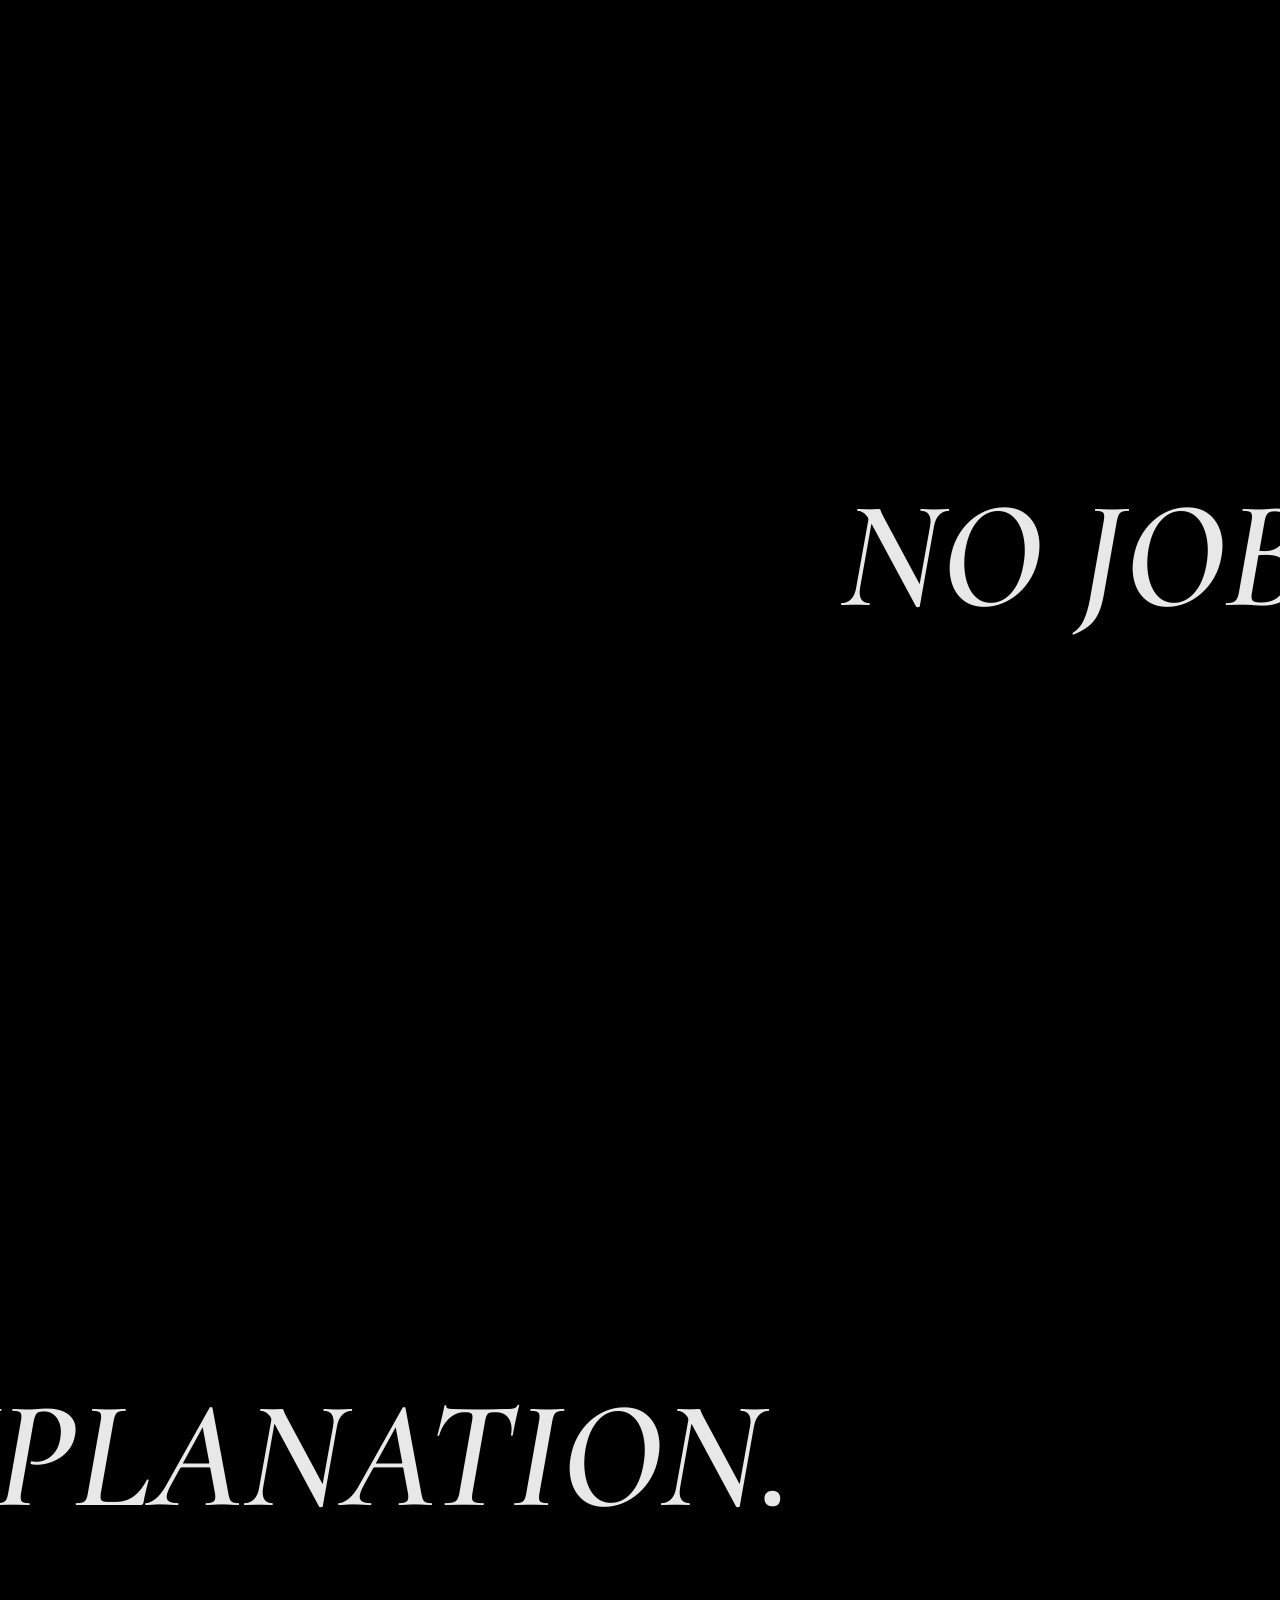
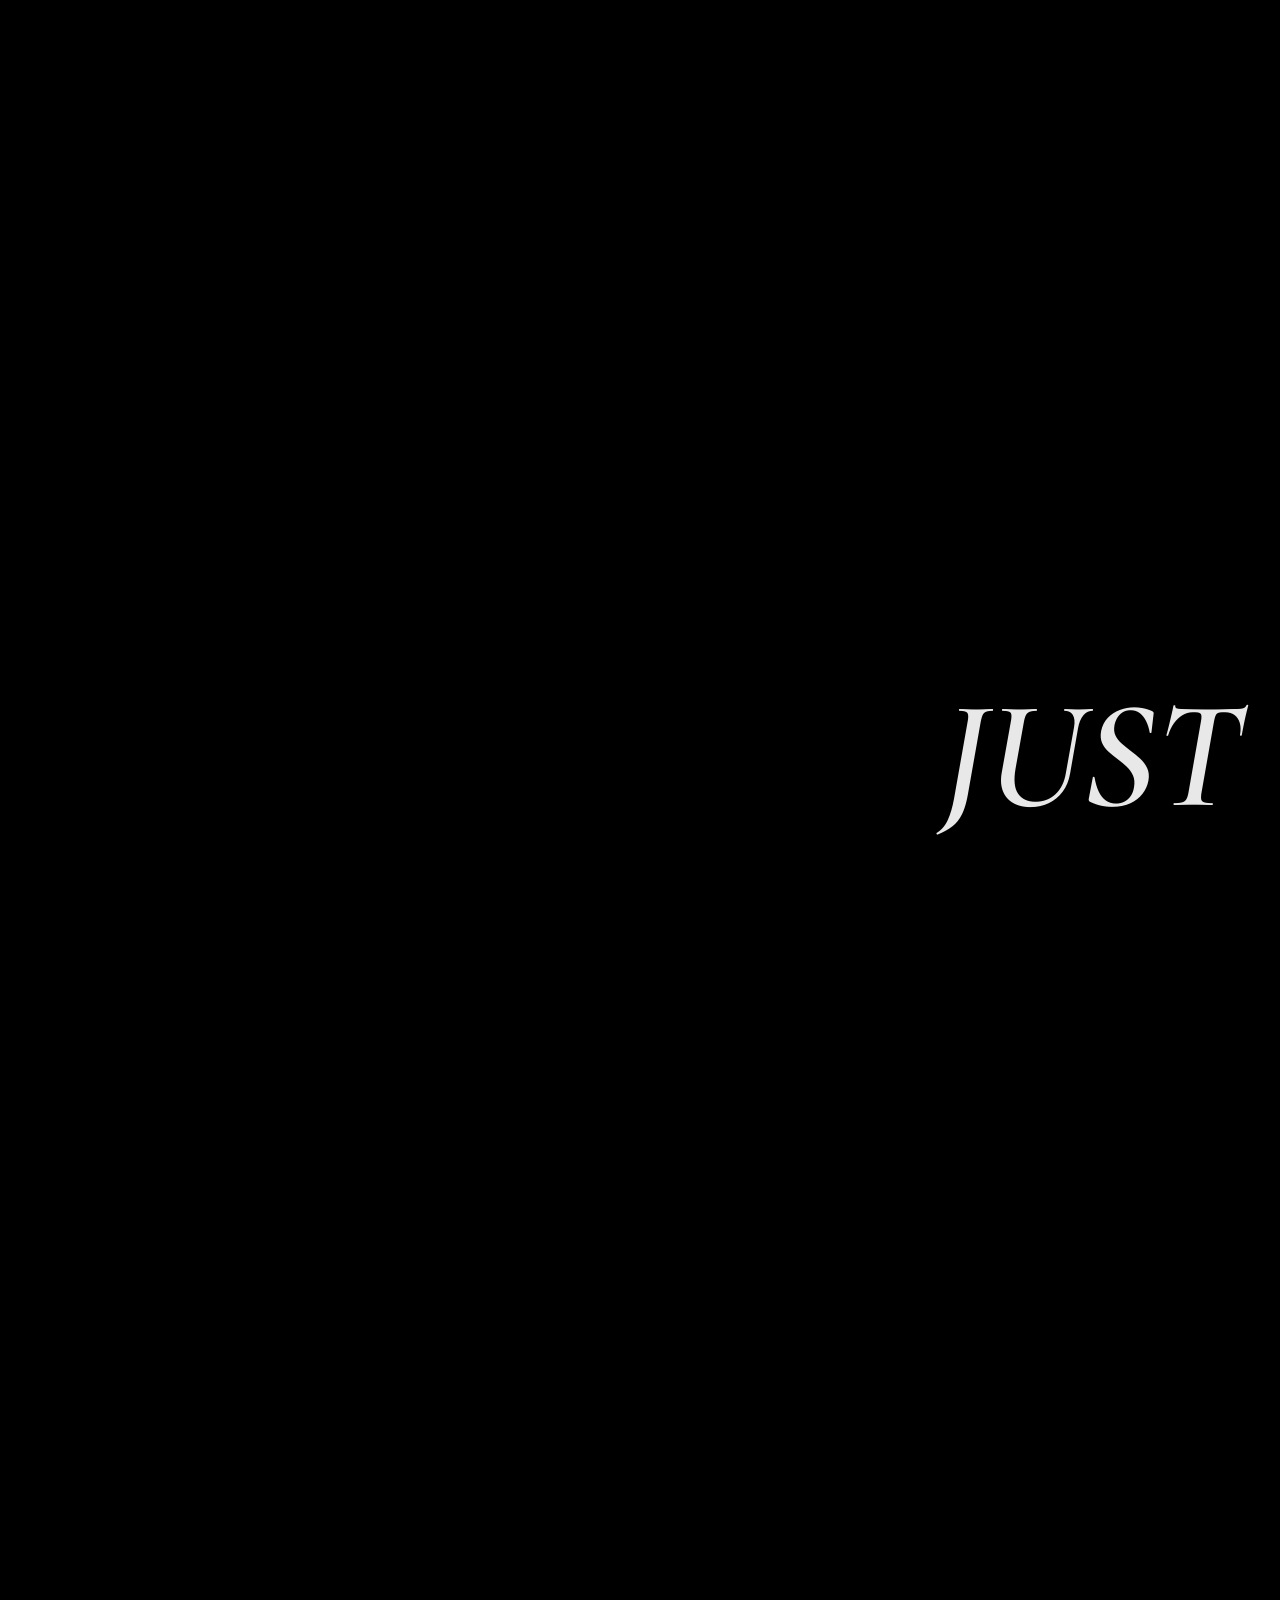
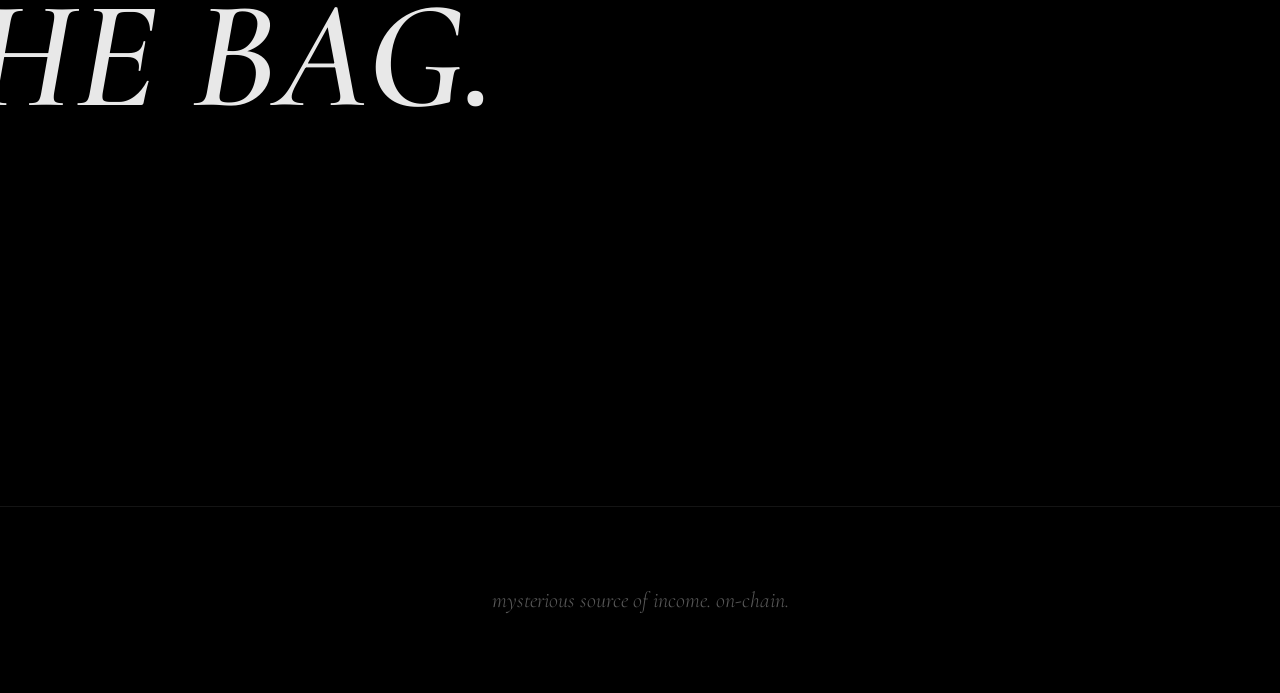
==== commit 90f015c4: "Fix favicon path — point to static/favicon.png Co-Authored-By: Claude Opus 4.6 (1M context) <noreply" ====
--- a/index.html
+++ b/index.html
@@ -8,7 +8,7 @@
 <meta property="og:title" content="$INCOME — Mysterious Source of Income">
 <meta property="og:description" content="He doesn't have a job. He has a system.">
 <meta property="og:type" content="website">
-<link rel="icon" href="favicon.ico">
+<link rel="icon" type="image/png" href="static/favicon.png">
 <link rel="preconnect" href="https://fonts.googleapis.com">
 <link rel="preconnect" href="https://fonts.gstatic.com" crossorigin>
 <link href="https://fonts.googleapis.com/css2?family=Bebas+Neue&family=Cormorant+Garamond:ital,wght@0,400;0,600;1,400;1,600&family=DM+Sans:wght@300;400&family=JetBrains+Mono:wght@300;400;500&display=swap" rel="stylesheet">
--- a/style.css
+++ b/style.css
@@ -478,7 +478,7 @@
 .evidence-scroll {
   display: flex;
   gap: 20px;
-  padding: 40px calc(50vw - 130px);
+  padding: 40px calc(50vw - 270px);
   overflow-x: auto;
   scroll-snap-type: x mandatory;
   -webkit-overflow-scrolling: touch;
@@ -491,8 +491,8 @@
 
 .evidence-card {
   flex-shrink: 0;
-  width: 220px;
-  height: 390px;
+  width: 540px;
+  height: 780px;
   border-radius: 12px;
   overflow: hidden;
   position: relative;
@@ -737,6 +737,106 @@
   transform: translateX(-50%) translateY(0);
 }
 
+/* ========== ATMOSPHERE: FILM GRAIN ========== */
+body::after {
+  content: '';
+  position: fixed;
+  inset: 0;
+  z-index: 9999;
+  pointer-events: none;
+  background-image: url('[data-uri]');
+  background-size: 100px 100px;
+  opacity: 0.035;
+  animation: grain 0.5s steps(8) infinite;
+  mix-blend-mode: overlay;
+}
+
+@keyframes grain {
+  0%   { background-position: 0 0; }
+  12%  { background-position: -20px -10px; }
+  25%  { background-position: 10px -30px; }
+  37%  { background-position: -30px 20px; }
+  50%  { background-position: 20px 10px; }
+  62%  { background-position: -10px -20px; }
+  75%  { background-position: 30px -10px; }
+  87%  { background-position: -20px 30px; }
+  100% { background-position: 0 0; }
+}
+
+/* ========== ATMOSPHERE: VIGNETTE ========== */
+body::before {
+  content: '';
+  position: fixed;
+  inset: 0;
+  z-index: 9998;
+  pointer-events: none;
+  background: radial-gradient(ellipse at center, transparent 45%, rgba(0, 0, 0, 0.5) 100%);
+}
+
+/* ========== ATMOSPHERE: CURSOR GLOW ========== */
+.cursor-glow {
+  position: fixed;
+  width: 500px;
+  height: 500px;
+  border-radius: 50%;
+  pointer-events: none;
+  z-index: 9997;
+  background: radial-gradient(circle, rgba(184, 160, 106, 0.12) 0%, transparent 70%);
+  filter: blur(40px);
+  mix-blend-mode: screen;
+  transform: translate(-50%, -50%);
+  transition: left 0.2s ease-out, top 0.2s ease-out, opacity 0.4s ease;
+  opacity: 0;
+  will-change: left, top;
+}
+
+.cursor-glow.visible { opacity: 1; }
+
+/* ========== ATMOSPHERE: SECTION SMOKE DIVIDERS ========== */
+.the-type::before,
+.stats::before,
+.evidence::before,
+.quote-section::before,
+.how-to-buy::before {
+  content: '';
+  position: absolute;
+  top: -40px;
+  left: 0;
+  right: 0;
+  height: 80px;
+  background: linear-gradient(to bottom, transparent, rgba(184, 160, 106, 0.03), transparent);
+  pointer-events: none;
+  z-index: 1;
+}
+
+/* ========== ATMOSPHERE: WATCHER ========== */
+.watcher {
+  position: fixed;
+  width: 250px;
+  height: 250px;
+  border-radius: 50%;
+  pointer-events: none;
+  z-index: 1;
+  background: radial-gradient(circle, rgba(184, 160, 106, 0.04) 0%, transparent 70%);
+  filter: blur(35px);
+  animation: watcher-pulse 10s ease-in-out infinite;
+  will-change: opacity;
+  transition: left 2s ease, top 2s ease;
+}
+
+@keyframes watcher-pulse {
+  0%, 100% { opacity: 0; }
+  50% { opacity: 1; }
+}
+
+/* ========== ATMOSPHERE: PARTICLE CANVAS ========== */
+.particle-canvas {
+  position: fixed;
+  inset: 0;
+  z-index: 9996;
+  pointer-events: none;
+}
+
 /* ========== MOBILE ========== */
 @media (max-width: 768px) {
   .nav { padding: 16px 20px; }
@@ -751,8 +851,8 @@
   .stats { padding: 60px 20px; }
   .stats-grid { grid-template-columns: 1fr; }
 
-  .evidence-card { width: 180px; height: 320px; }
-  .evidence-scroll { padding: 40px calc(50vw - 90px); gap: 14px; }
+  .evidence-card { width: 280px; height: 500px; }
+  .evidence-scroll { padding: 40px calc(50vw - 140px); gap: 14px; }
 
   .quote-section { padding: 100px 20px; }
 
@@ -762,4 +862,9 @@
   .scroll-word-block { height: 60vh; }
 
   .sound-toggle { bottom: 20px; right: 20px; }
-}
+
+  /* atmosphere mobile */
+  body::after { opacity: 0.02; }
+  .cursor-glow { display: none; }
+  .watcher { width: 180px; height: 180px; }
+}
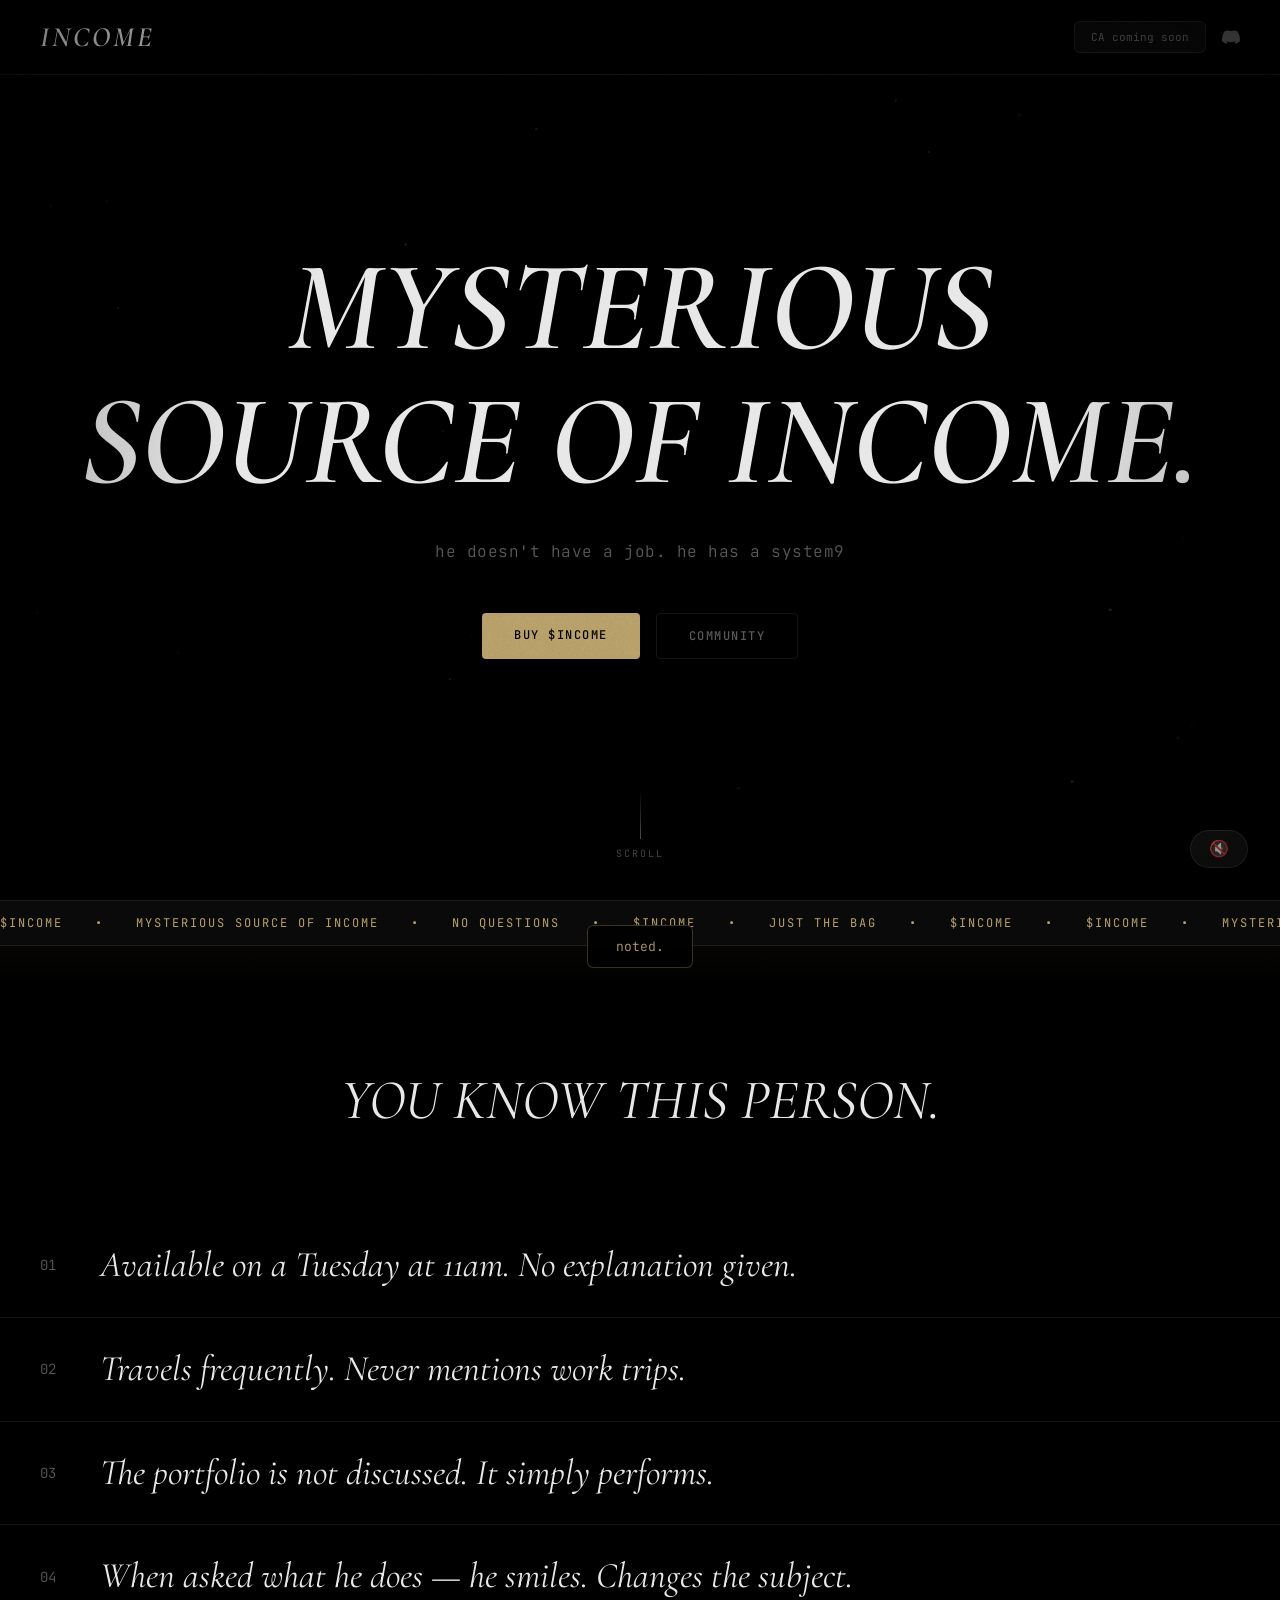
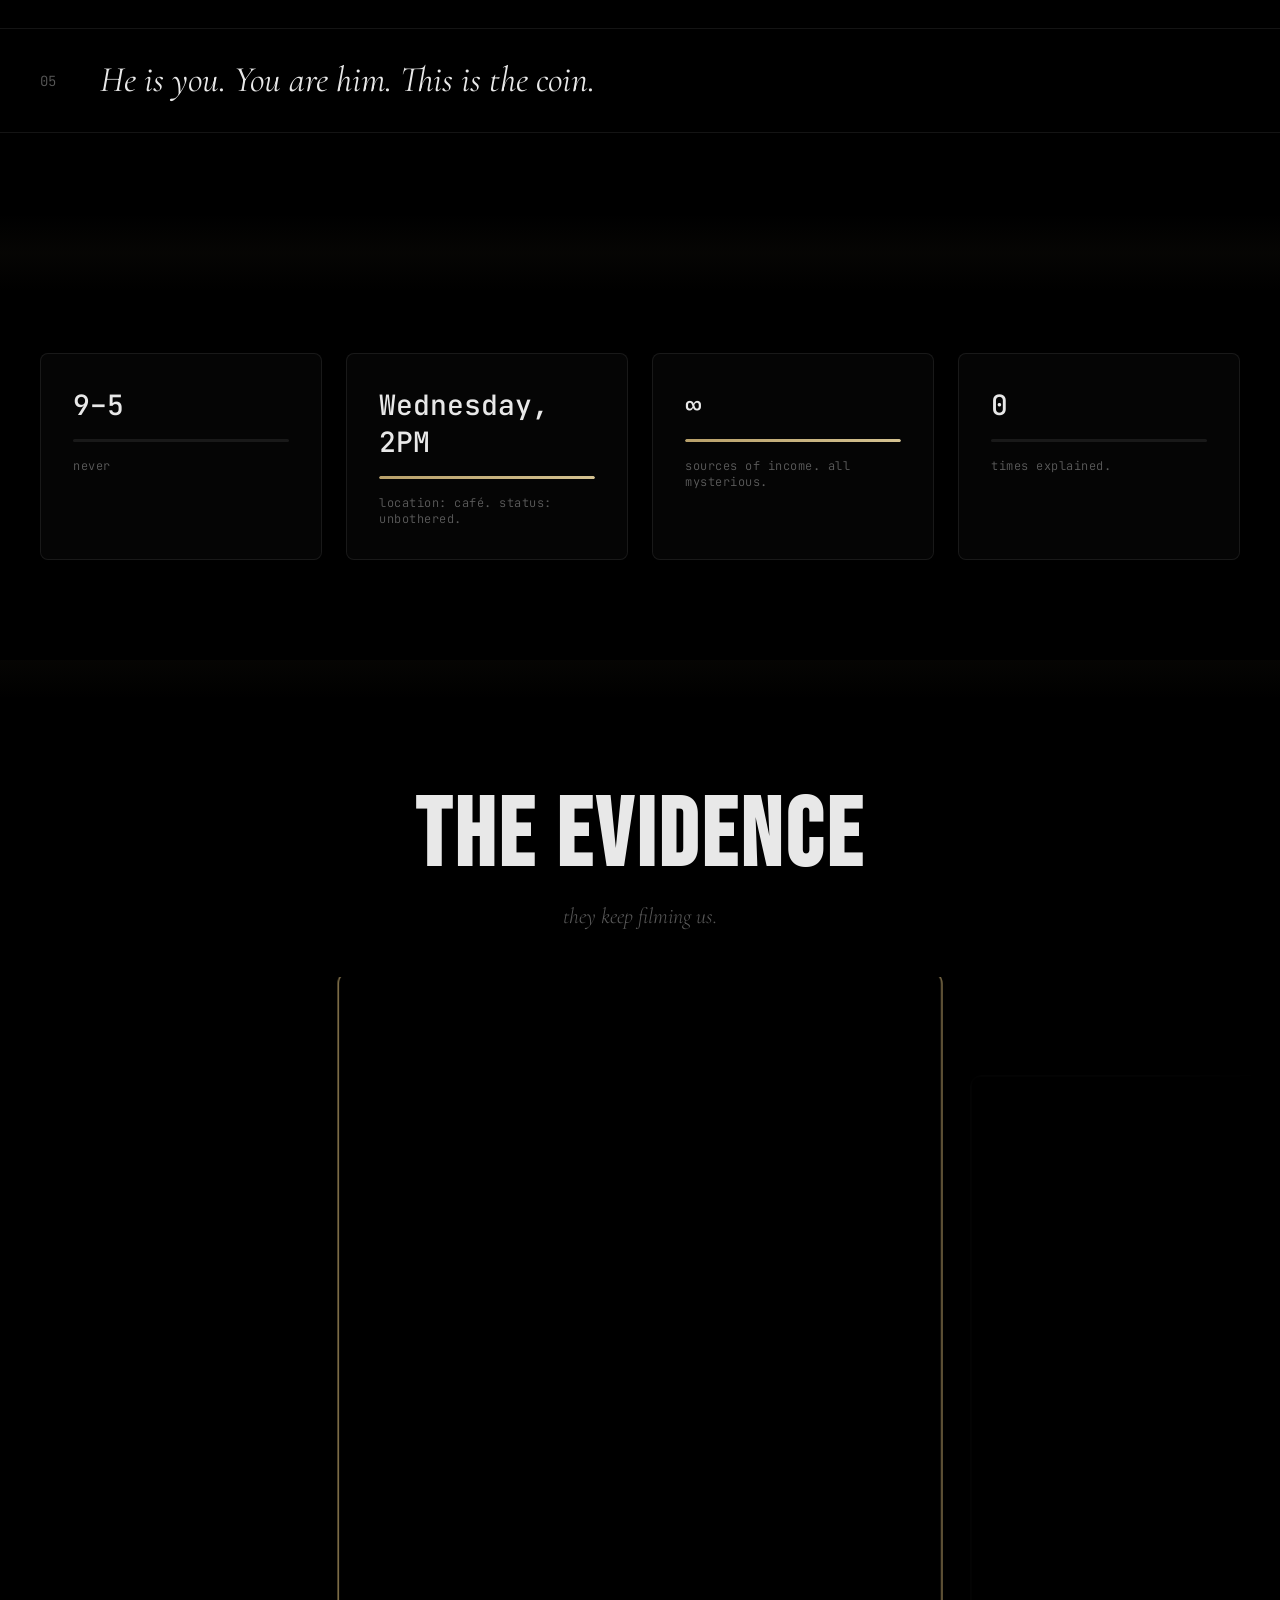
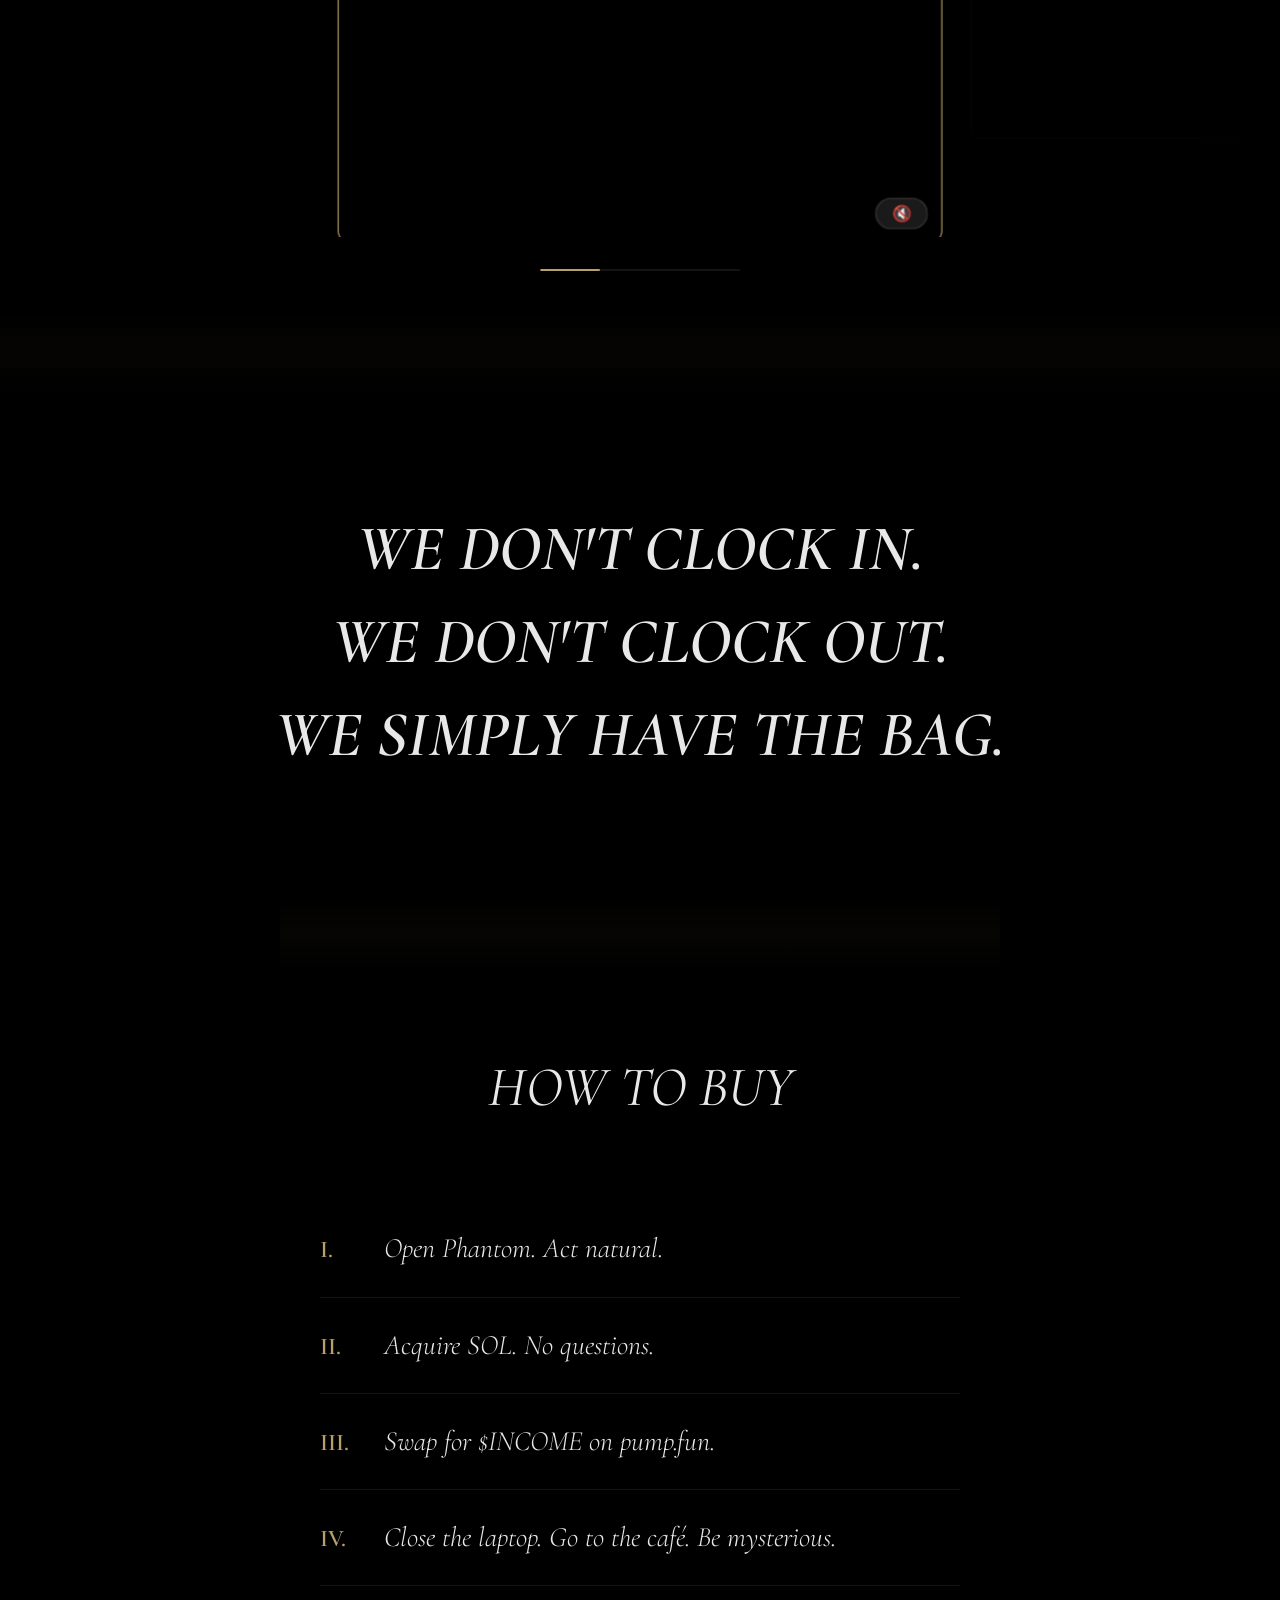
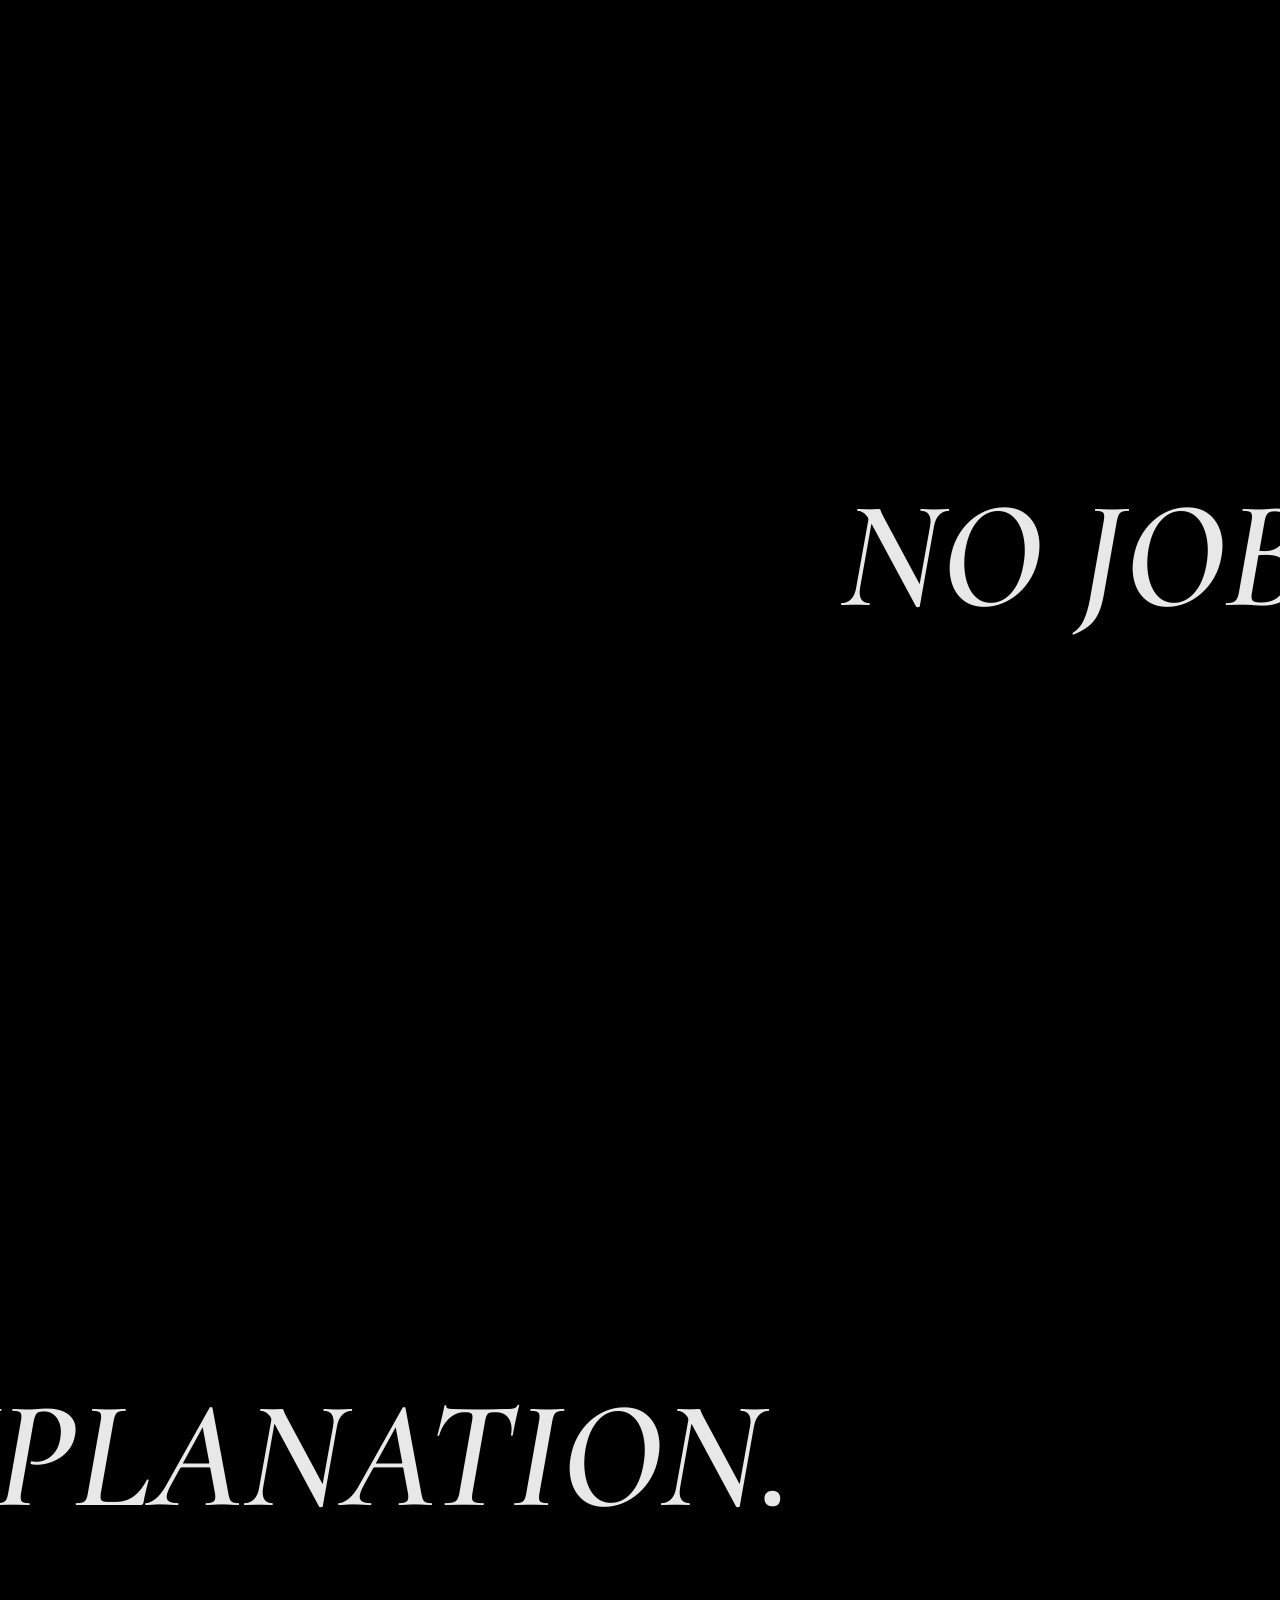
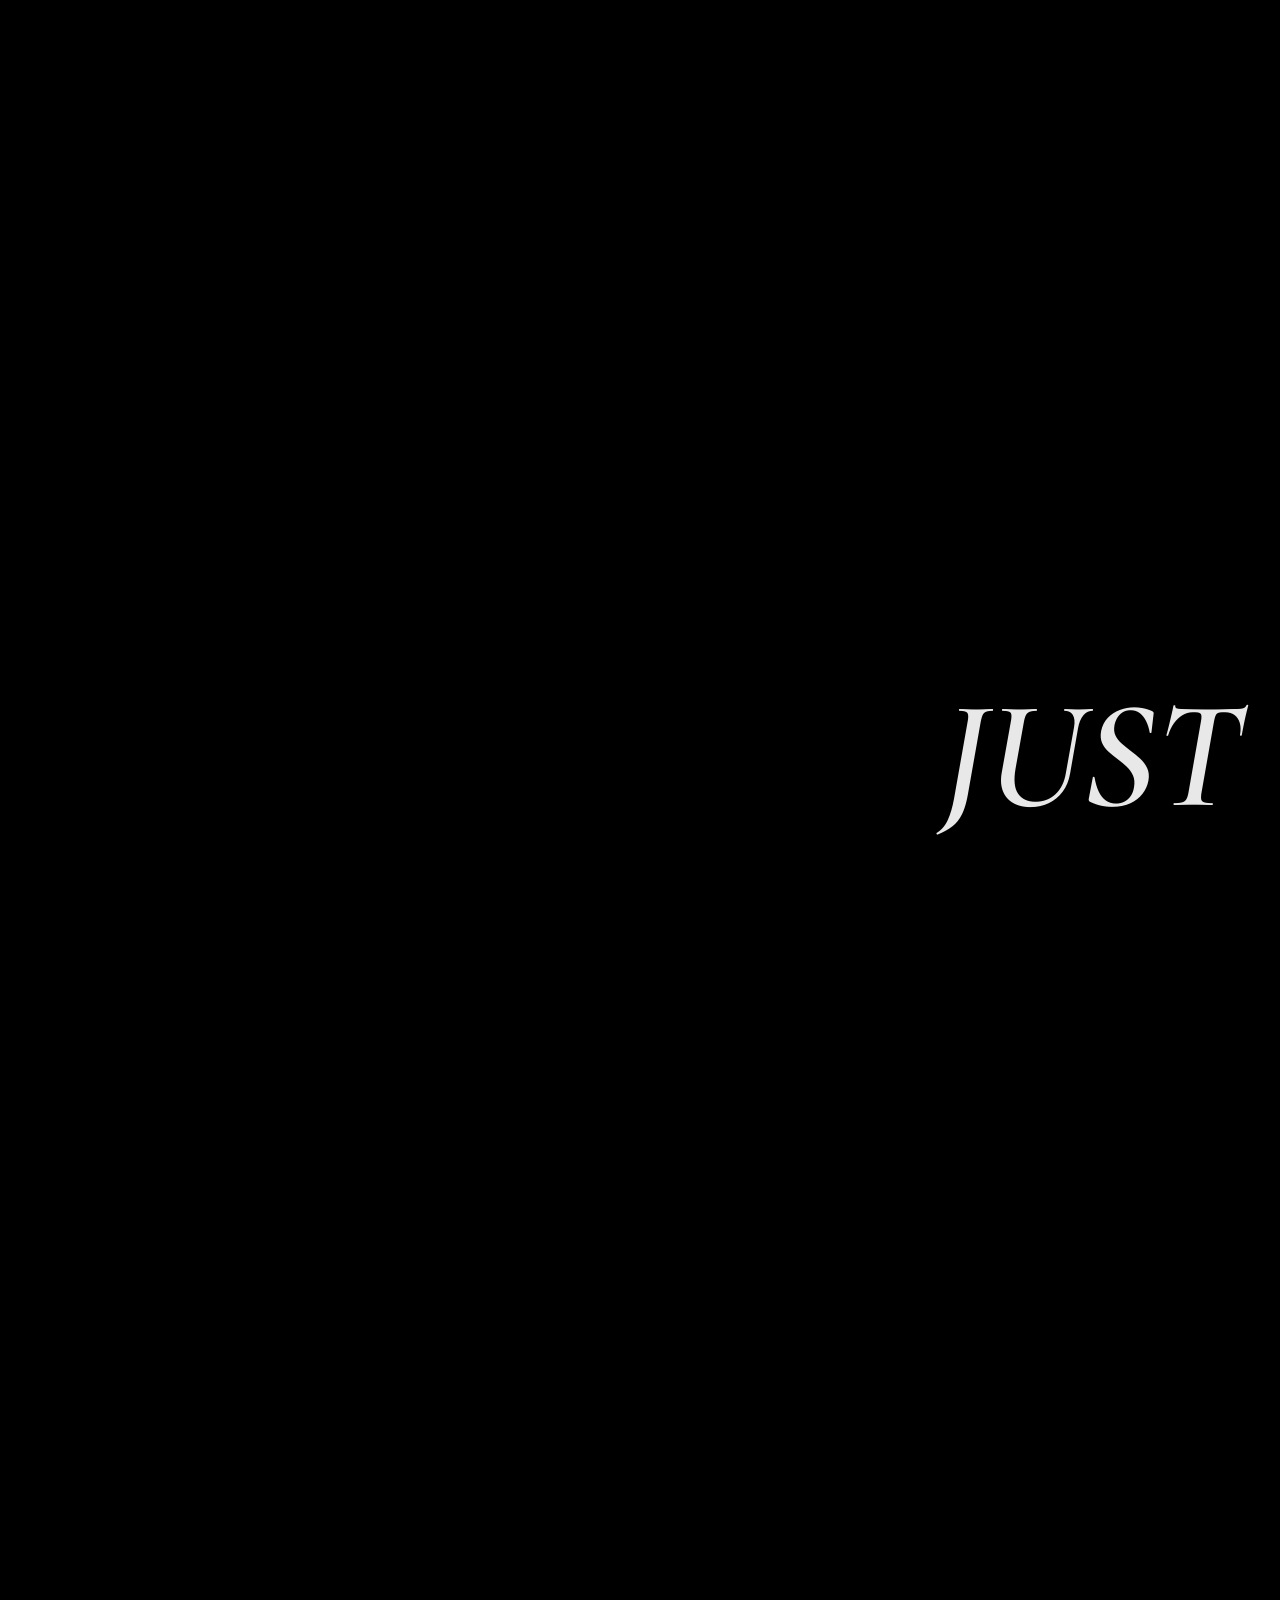
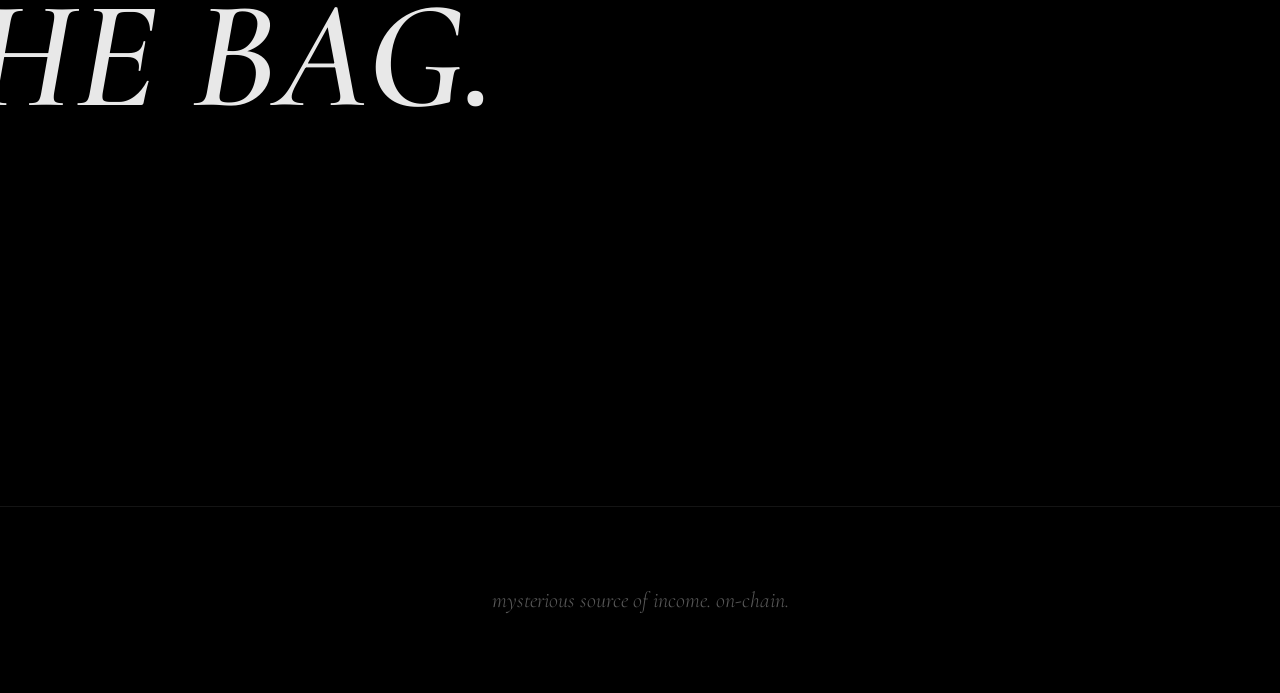
==== commit f3935402: "Remove Twitter button from nav and hero, keep Community only Co-Authored-By: Claude Opus 4.6 (1M con" ====
--- a/index.html
+++ b/index.html
@@ -23,9 +23,6 @@
     <button class="nav-ca" id="caButton" title="Copy Contract Address">
       <span id="caText">Loading...</span>
     </button>
-    <a href="#" class="nav-icon" id="twitterLink" target="_blank" rel="noopener" aria-label="Twitter">
-      <svg width="18" height="18" viewBox="0 0 24 24" fill="currentColor"><path d="M18.244 2.25h3.308l-7.227 8.26 8.502 11.24H16.17l-5.214-6.817L4.99 21.75H1.68l7.73-8.835L1.254 2.25H8.08l4.713 6.231zm-1.161 17.52h1.833L7.084 4.126H5.117z"/></svg>
-    </a>
     <a href="#" class="nav-icon" id="communityLink" target="_blank" rel="noopener" aria-label="Community">
       <svg width="18" height="18" viewBox="0 0 24 24" fill="currentColor"><path d="M20.317 4.37a19.791 19.791 0 0 0-4.885-1.515.074.074 0 0 0-.079.037c-.21.375-.444.864-.608 1.25a18.27 18.27 0 0 0-5.487 0 12.64 12.64 0 0 0-.617-1.25.077.077 0 0 0-.079-.037A19.736 19.736 0 0 0 3.677 4.37a.07.07 0 0 0-.032.027C.533 9.046-.32 13.58.099 18.057a.082.082 0 0 0 .031.057 19.9 19.9 0 0 0 5.993 3.03.078.078 0 0 0 .084-.028c.462-.63.874-1.295 1.226-1.994a.076.076 0 0 0-.041-.106 13.107 13.107 0 0 1-1.872-.892.077.077 0 0 1-.008-.128 10.2 10.2 0 0 0 .372-.292.074.074 0 0 1 .077-.01c3.928 1.793 8.18 1.793 12.062 0a.074.074 0 0 1 .078.01c.12.098.246.198.373.292a.077.077 0 0 1-.006.127 12.299 12.299 0 0 1-1.873.892.077.077 0 0 0-.041.107c.36.698.772 1.362 1.225 1.993a.076.076 0 0 0 .084.028 19.839 19.839 0 0 0 6.002-3.03.077.077 0 0 0 .032-.054c.5-5.177-.838-9.674-3.549-13.66a.061.061 0 0 0-.031-.03z"/></svg>
     </a>
@@ -46,7 +43,6 @@
     <p class="scramble-text" id="scrambleText"></p>
     <div class="hero-buttons">
       <a href="#" class="btn btn-primary" id="buyButton">Buy $INCOME</a>
-      <a href="#" class="btn btn-ghost" id="twitterBtn" target="_blank" rel="noopener">Twitter</a>
       <a href="#" class="btn btn-ghost" id="communityBtn" target="_blank" rel="noopener">Community</a>
     </div>
   </div>
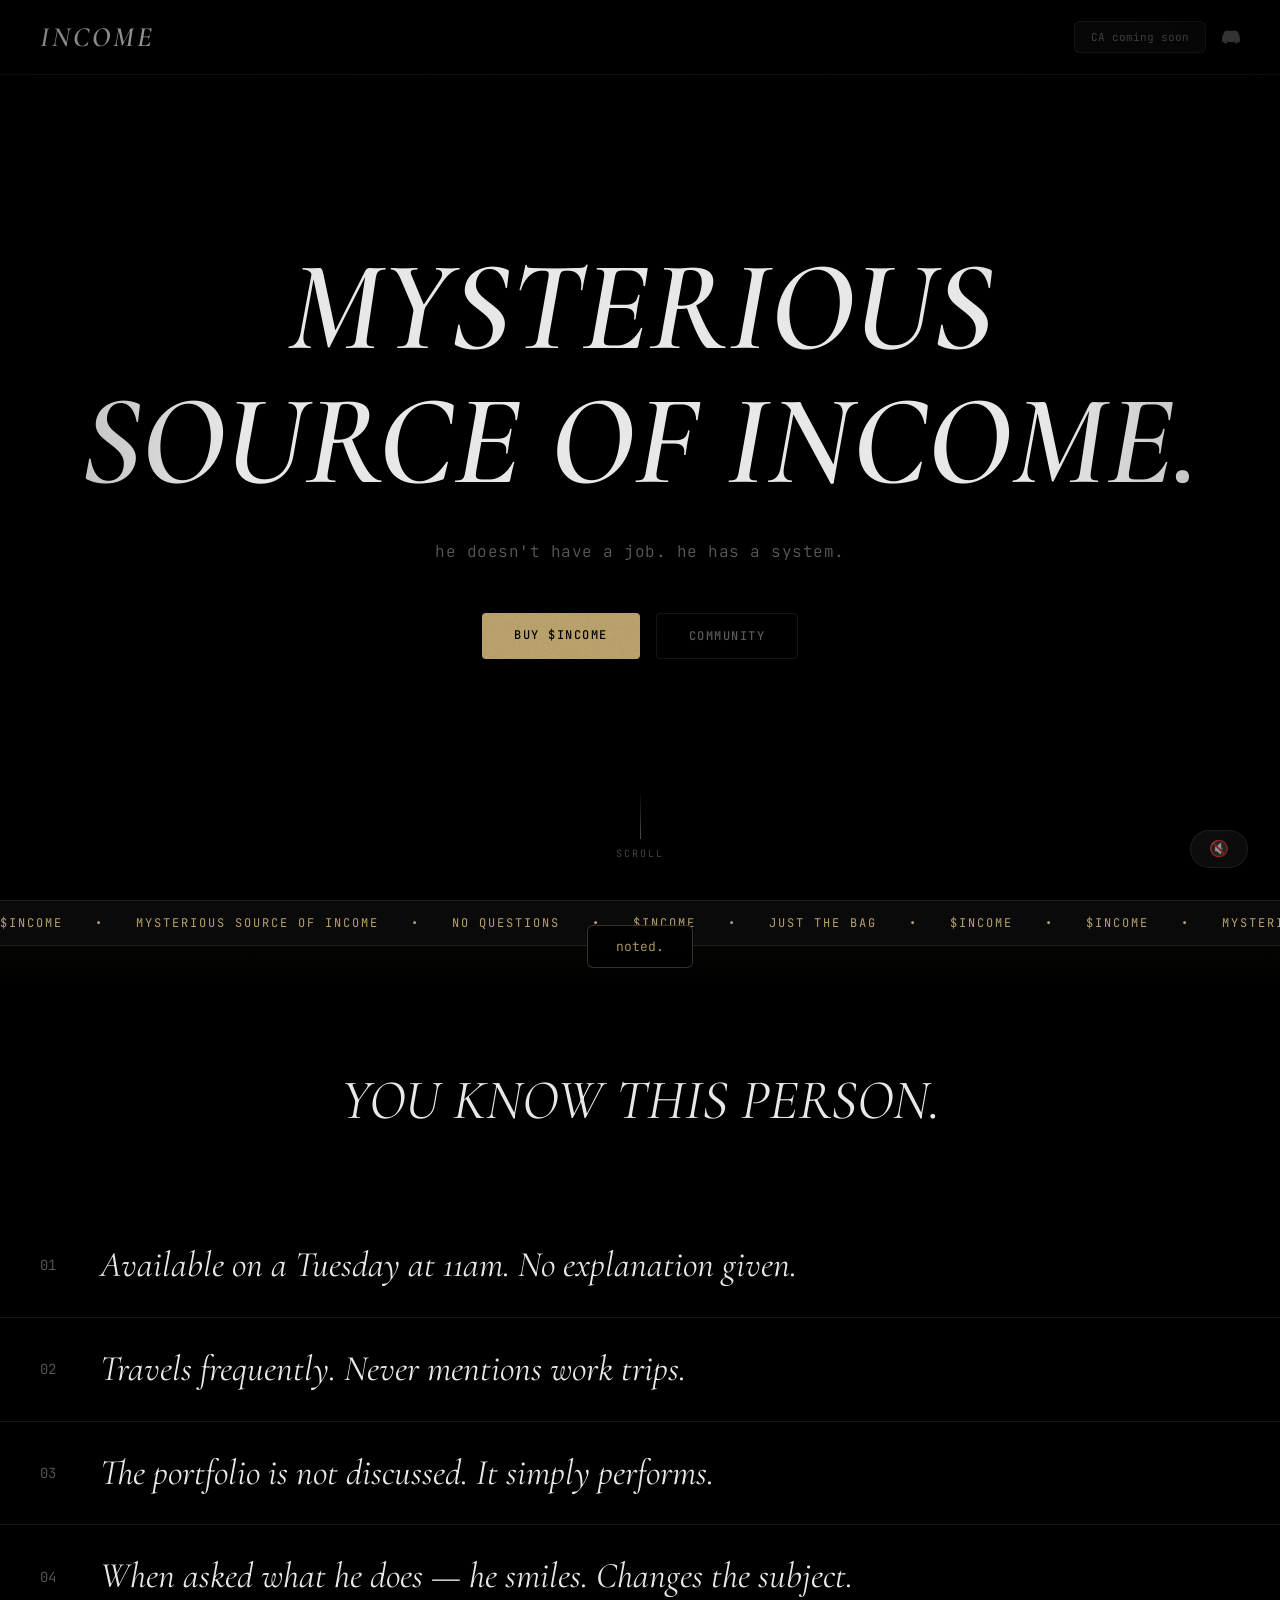
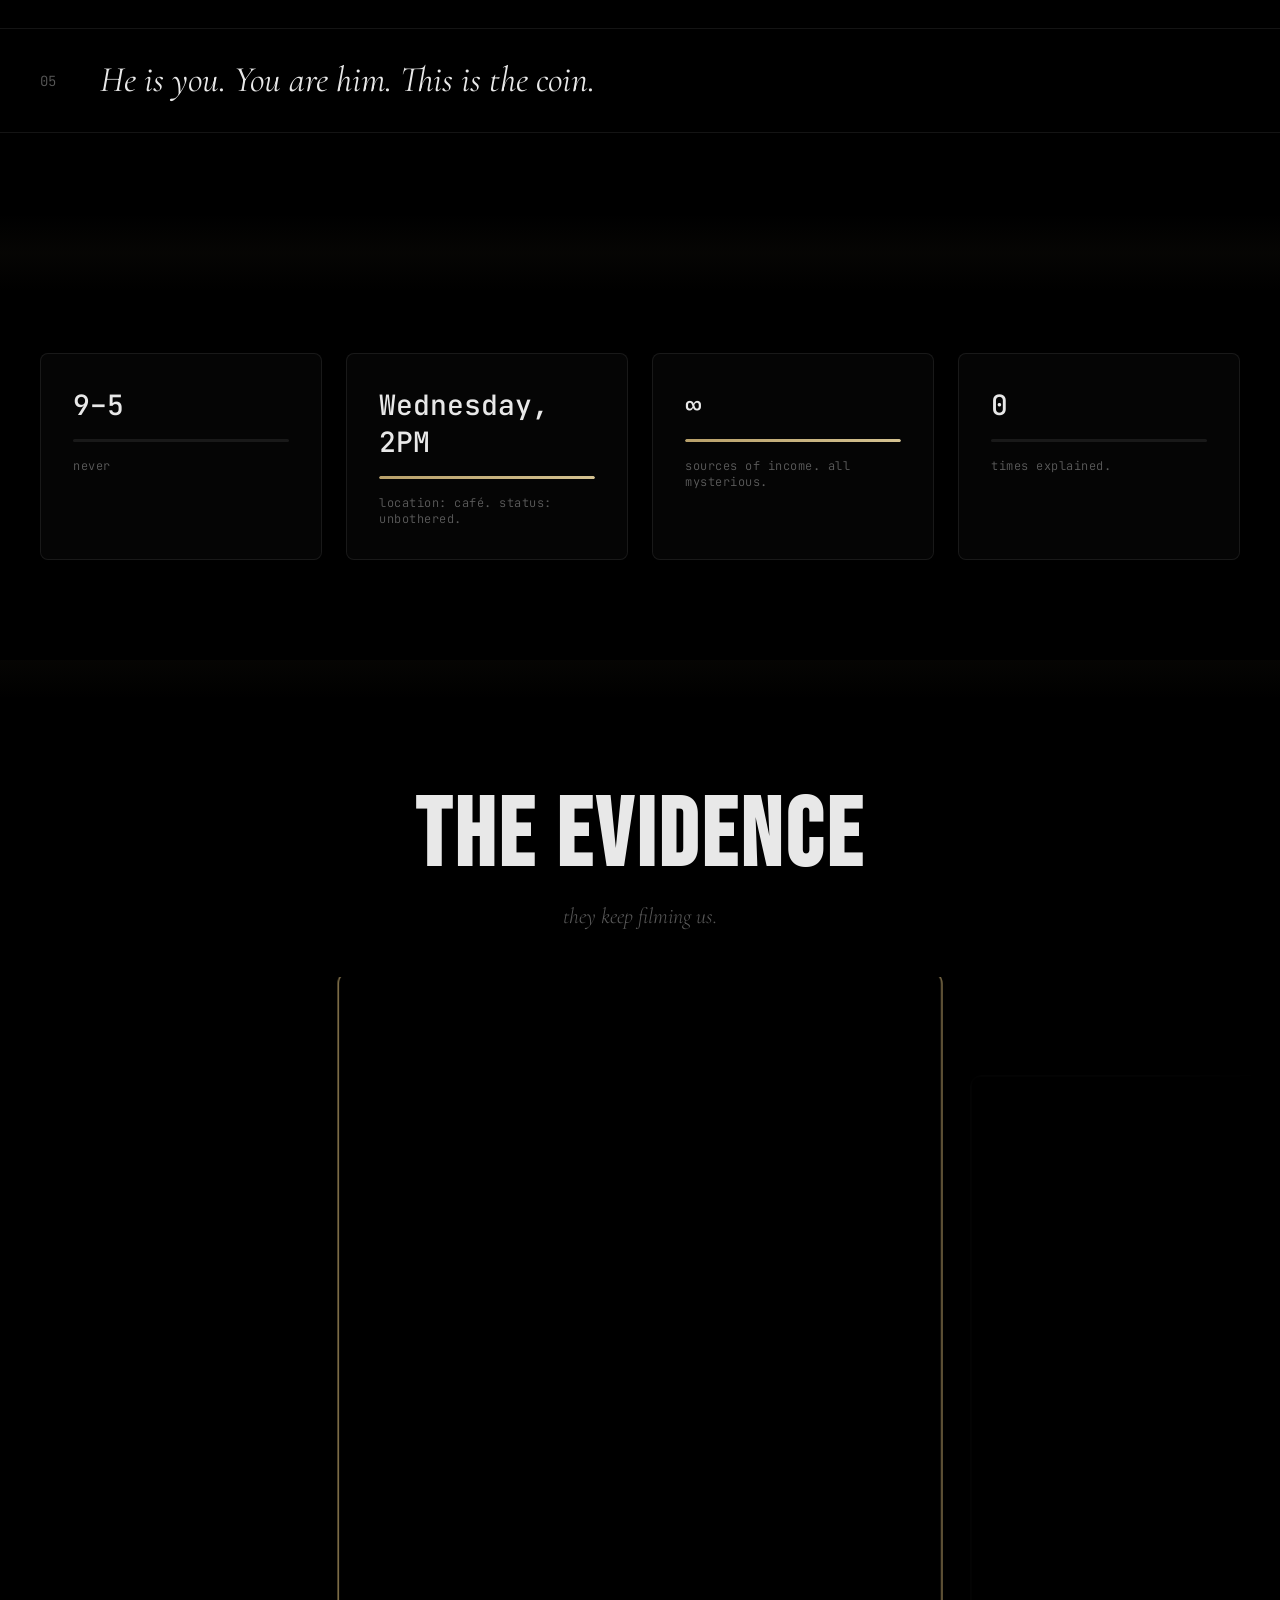
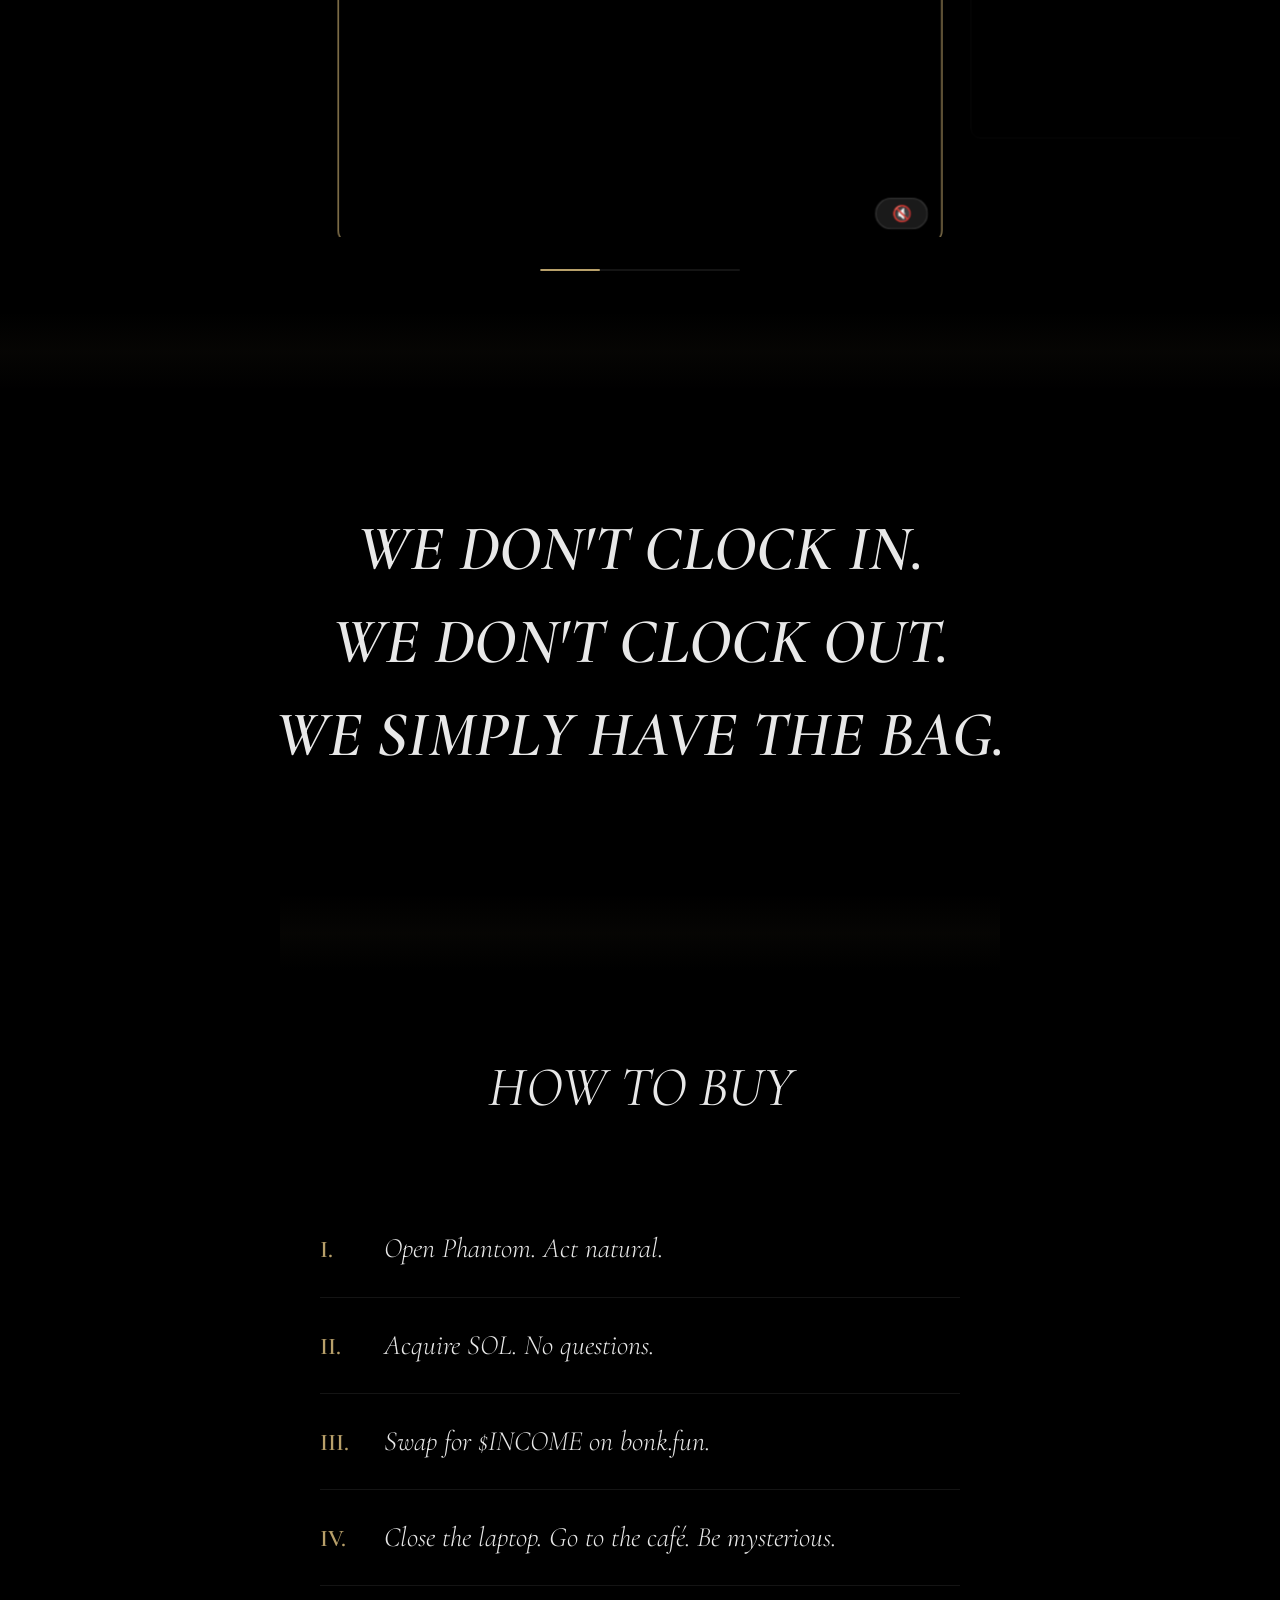
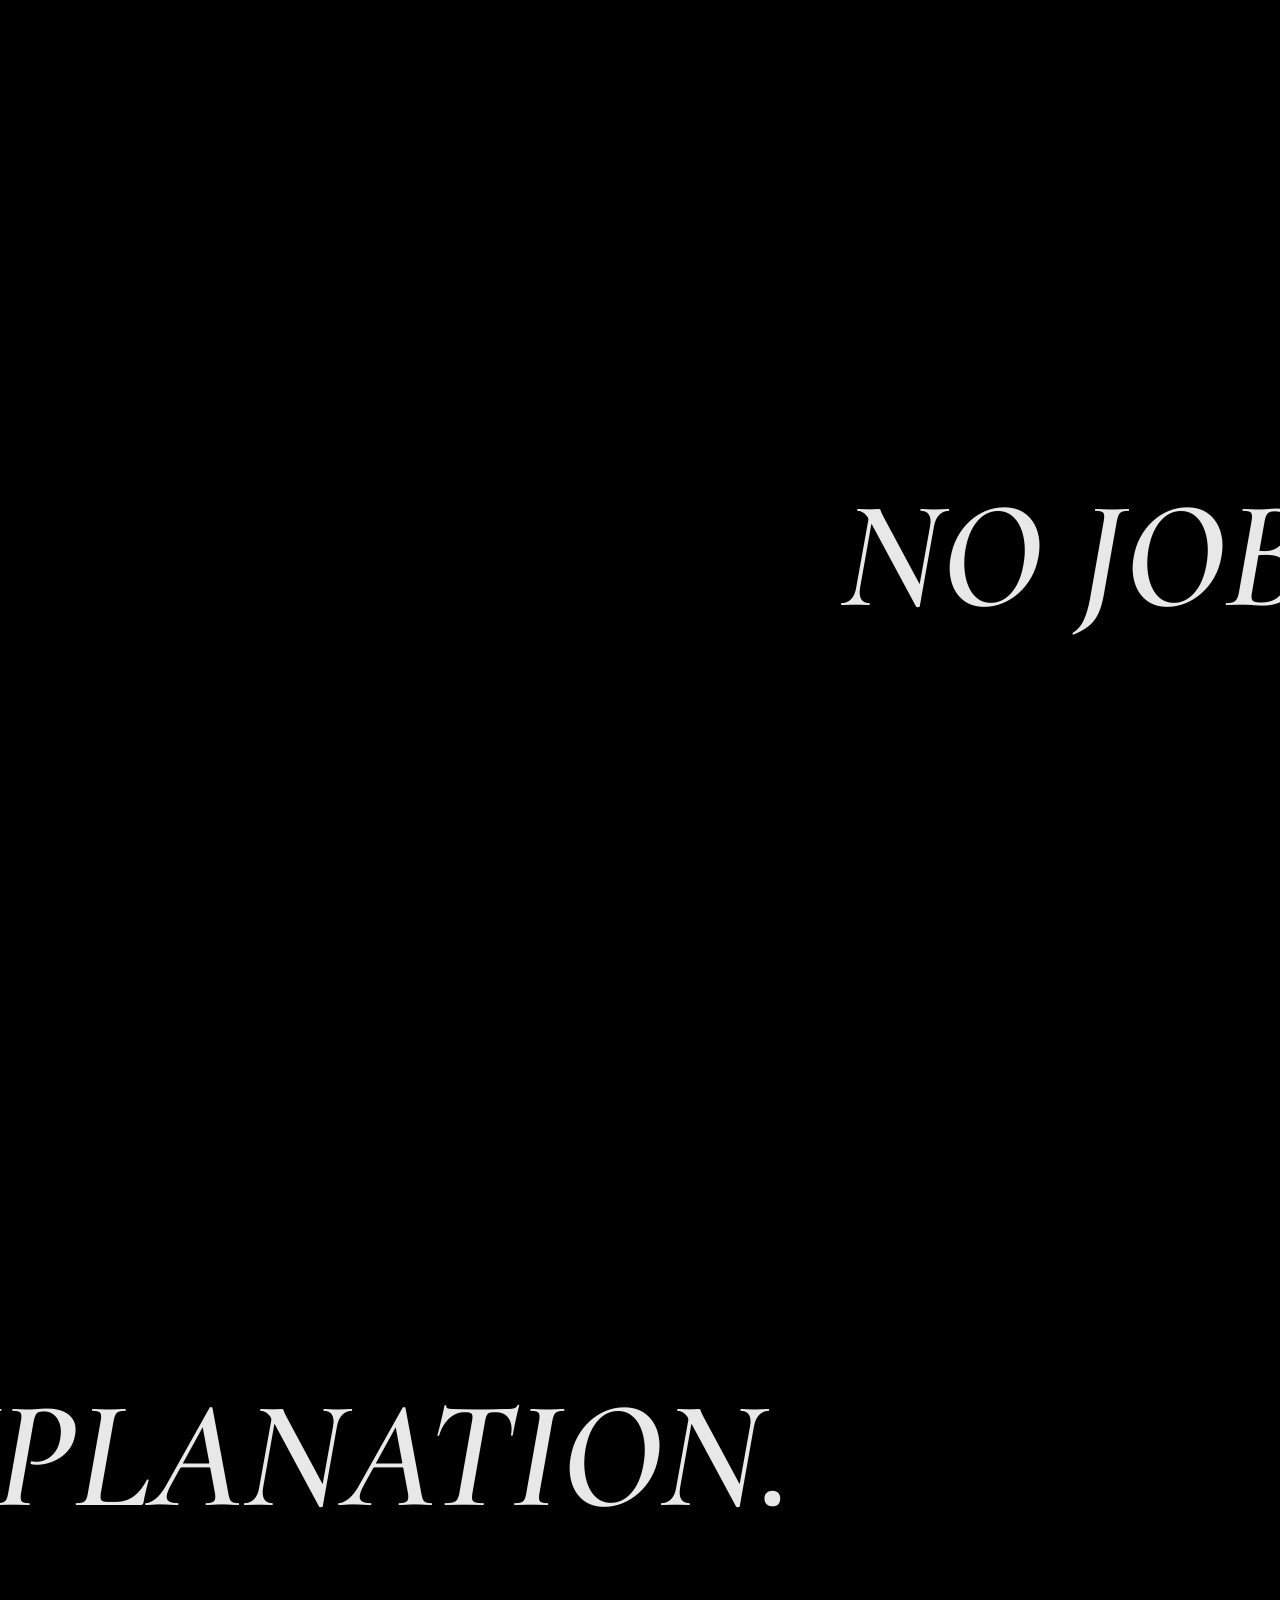
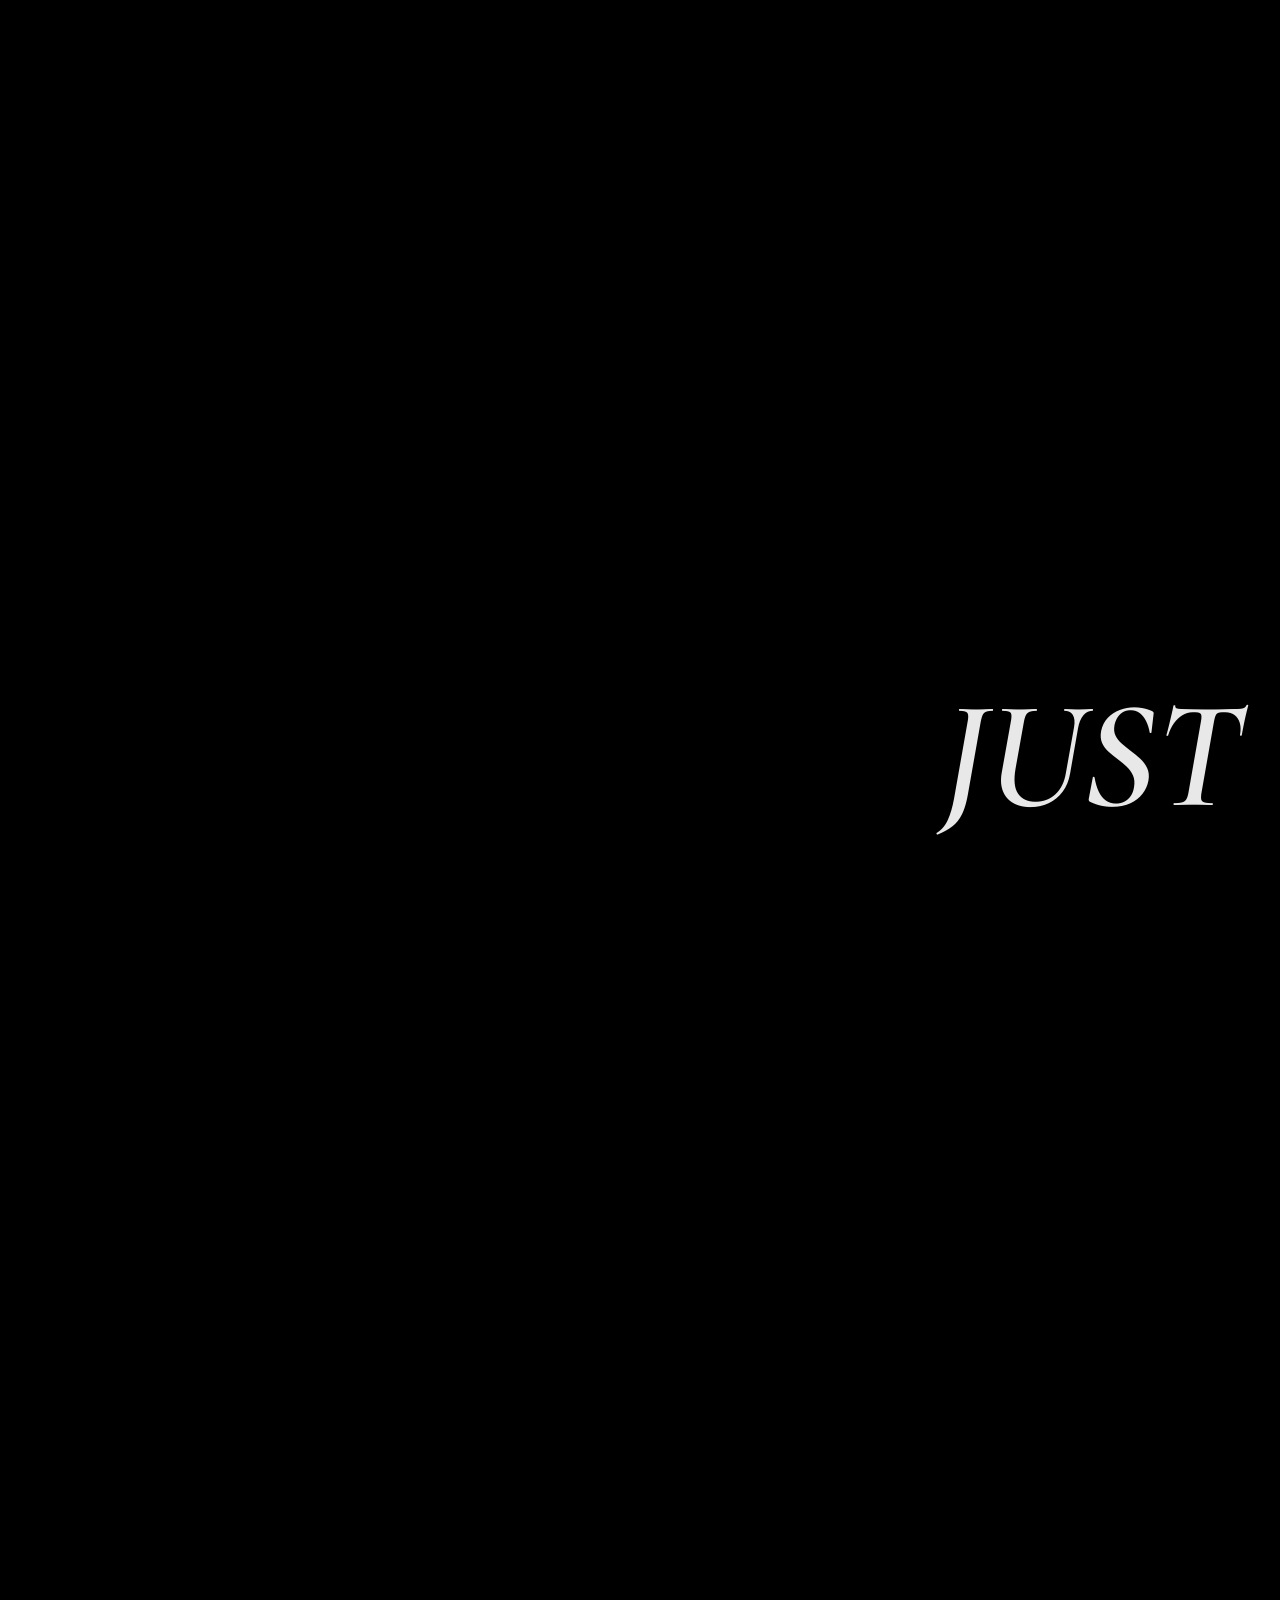
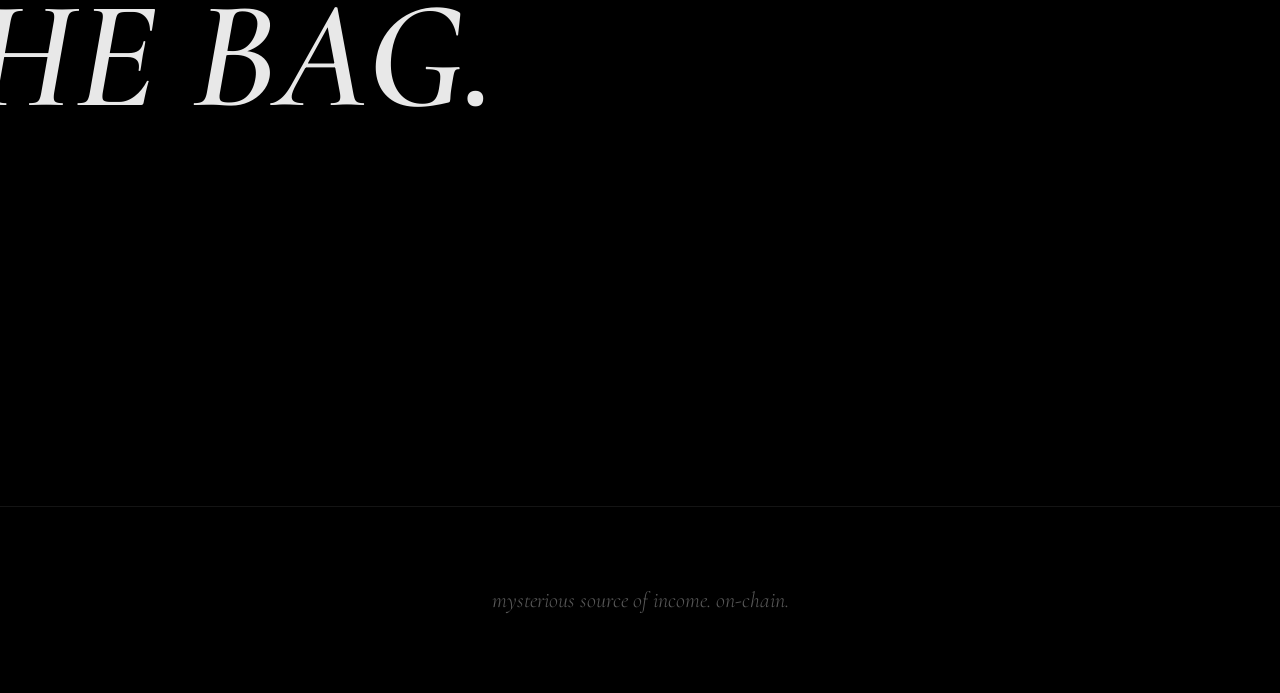
==== commit 1fad00cd: "Replace pump.fun with bonk.fun in How to Buy Co-Authored-By: Claude Opus 4.6 (1M context) <noreply@a" ====
--- a/index.html
+++ b/index.html
@@ -196,7 +196,7 @@
     </div>
     <div class="step">
       <span class="step-num">III.</span>
-      <span class="step-text">Swap for $INCOME on pump.fun.</span>
+      <span class="step-text">Swap for $INCOME on bonk.fun.</span>
     </div>
     <div class="step">
       <span class="step-num">IV.</span>
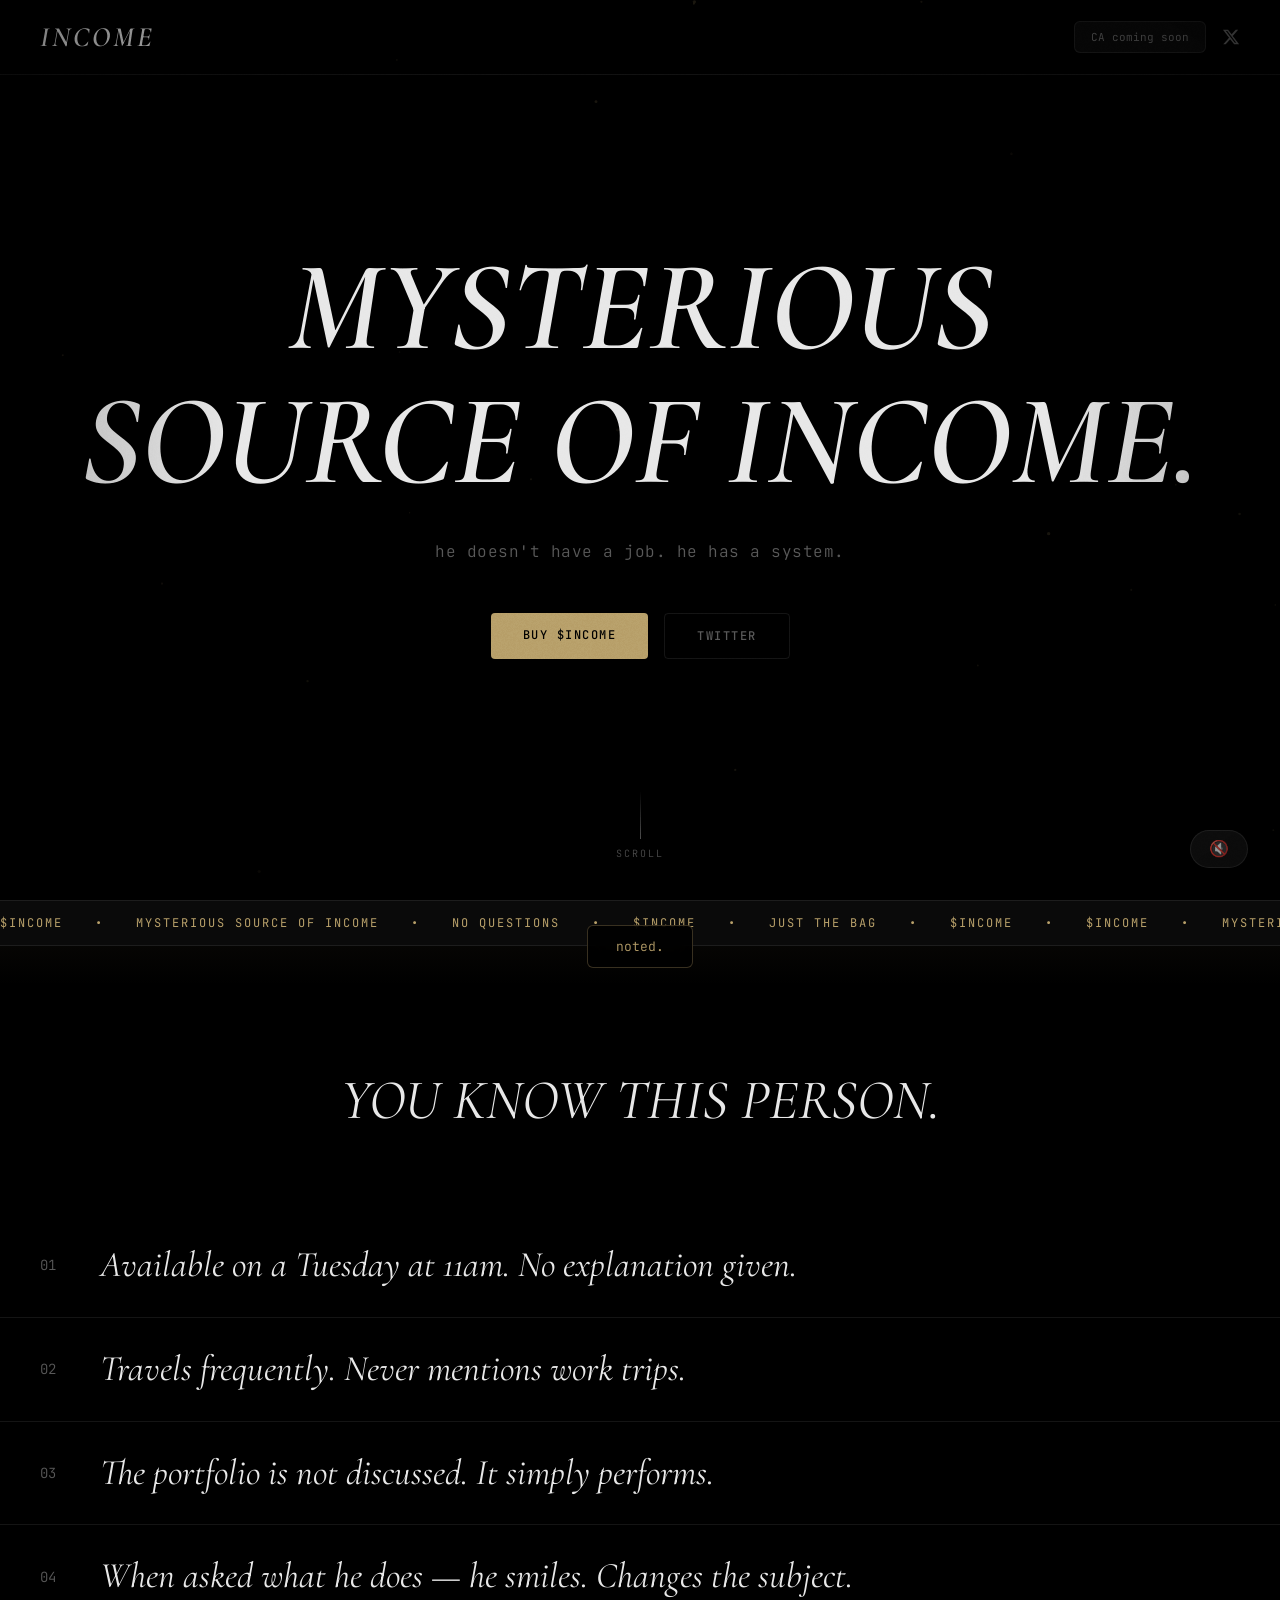
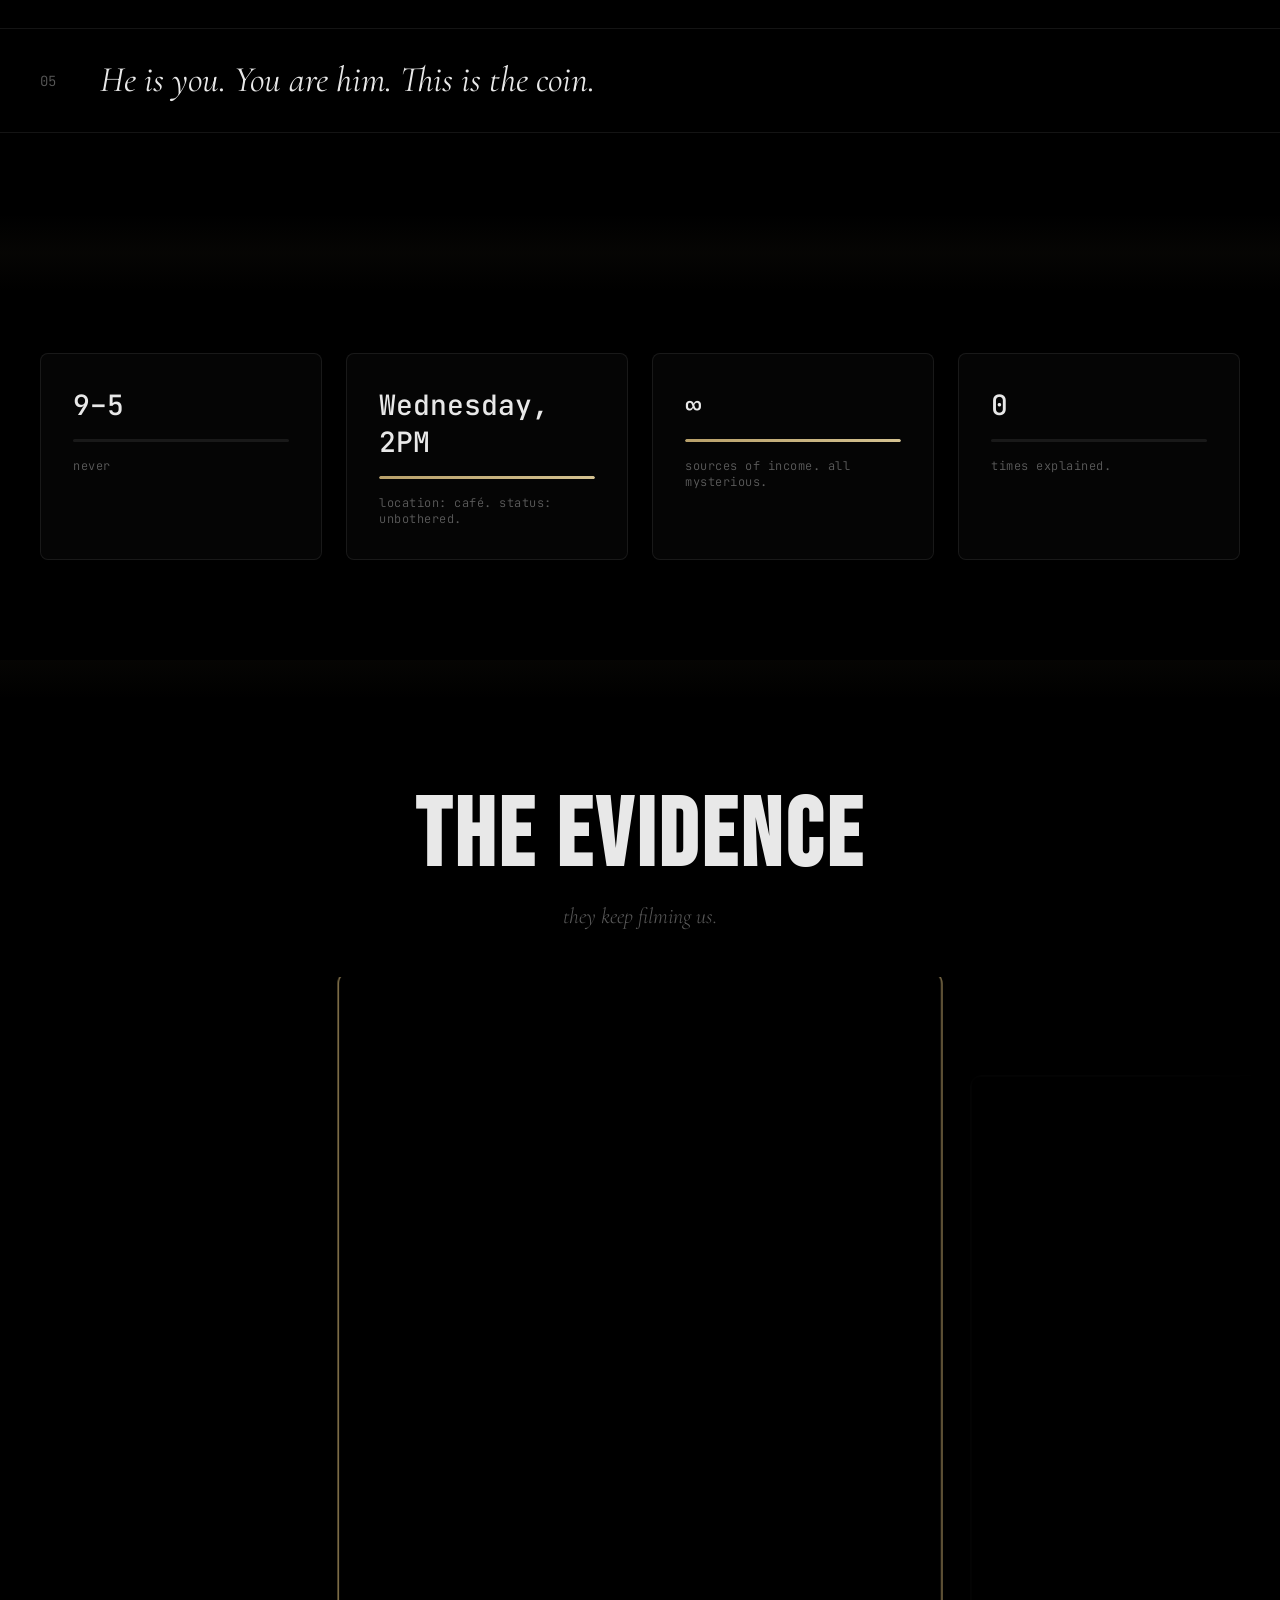
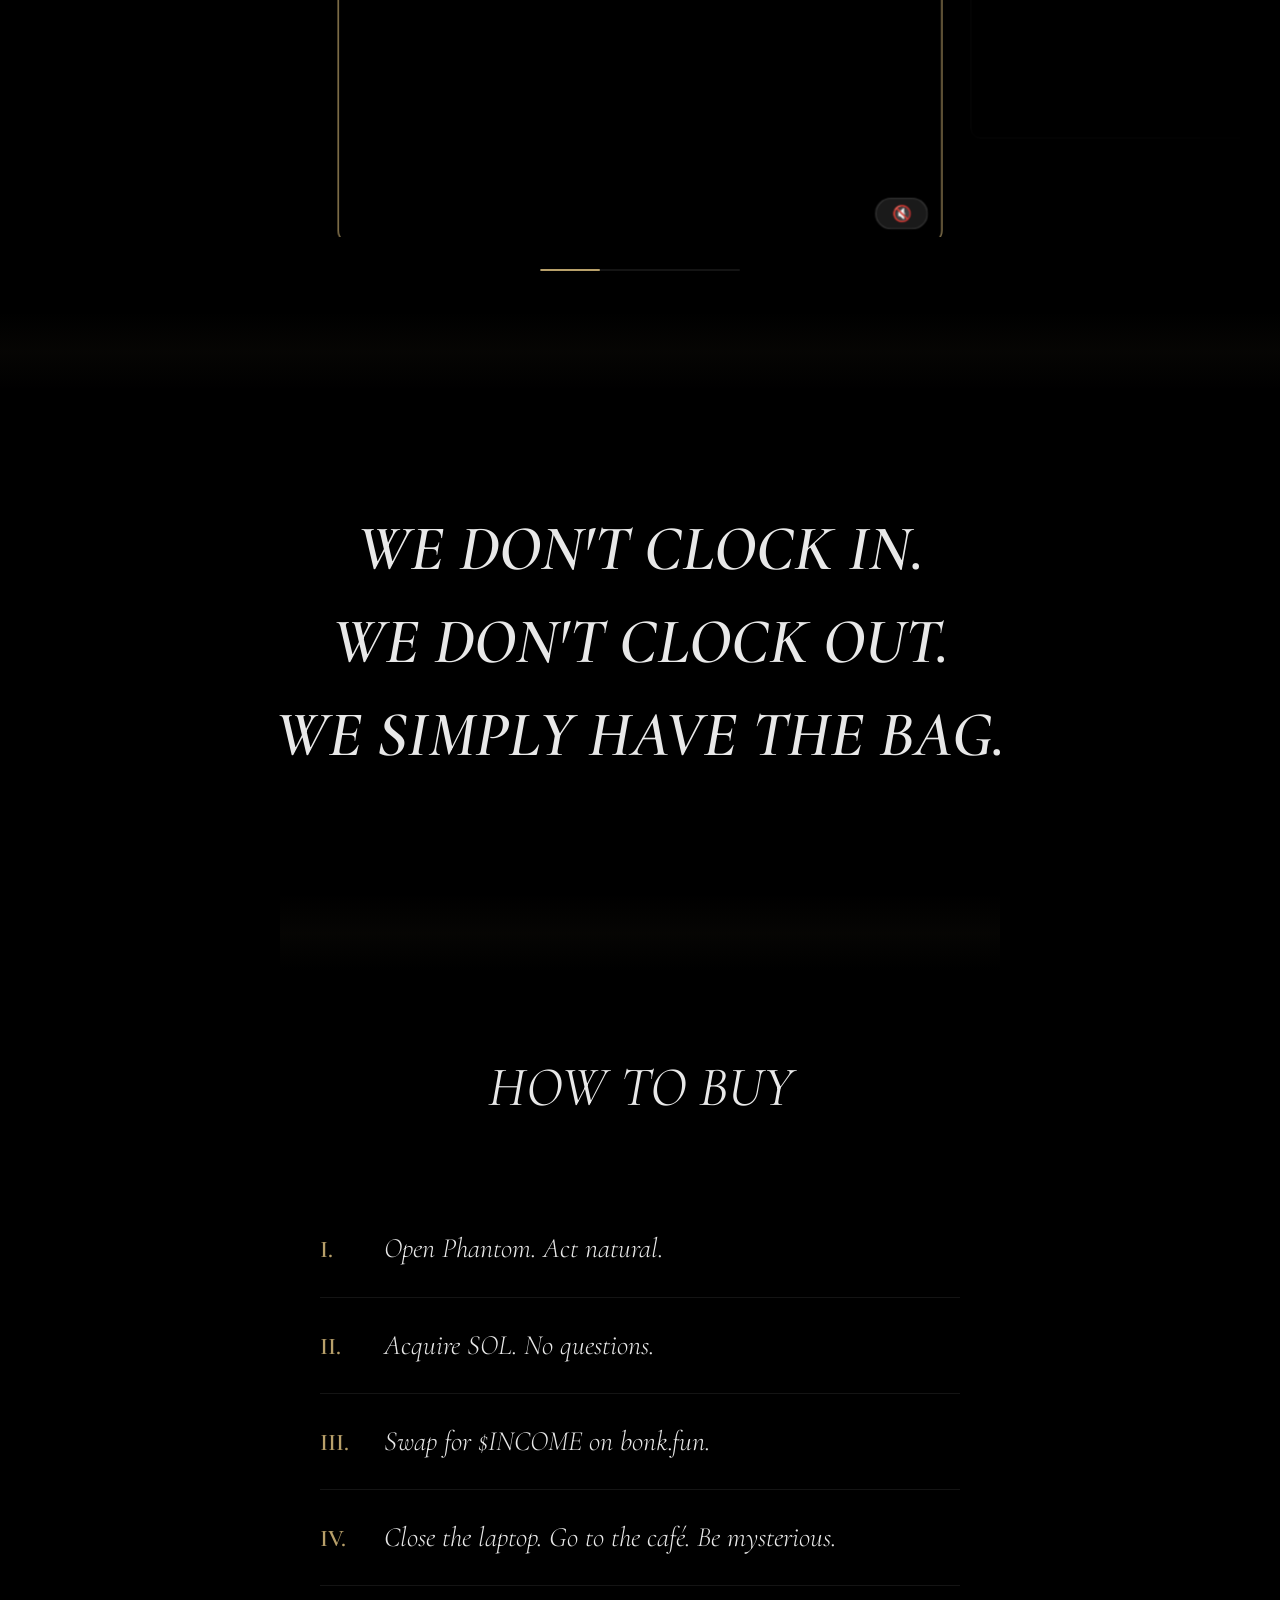
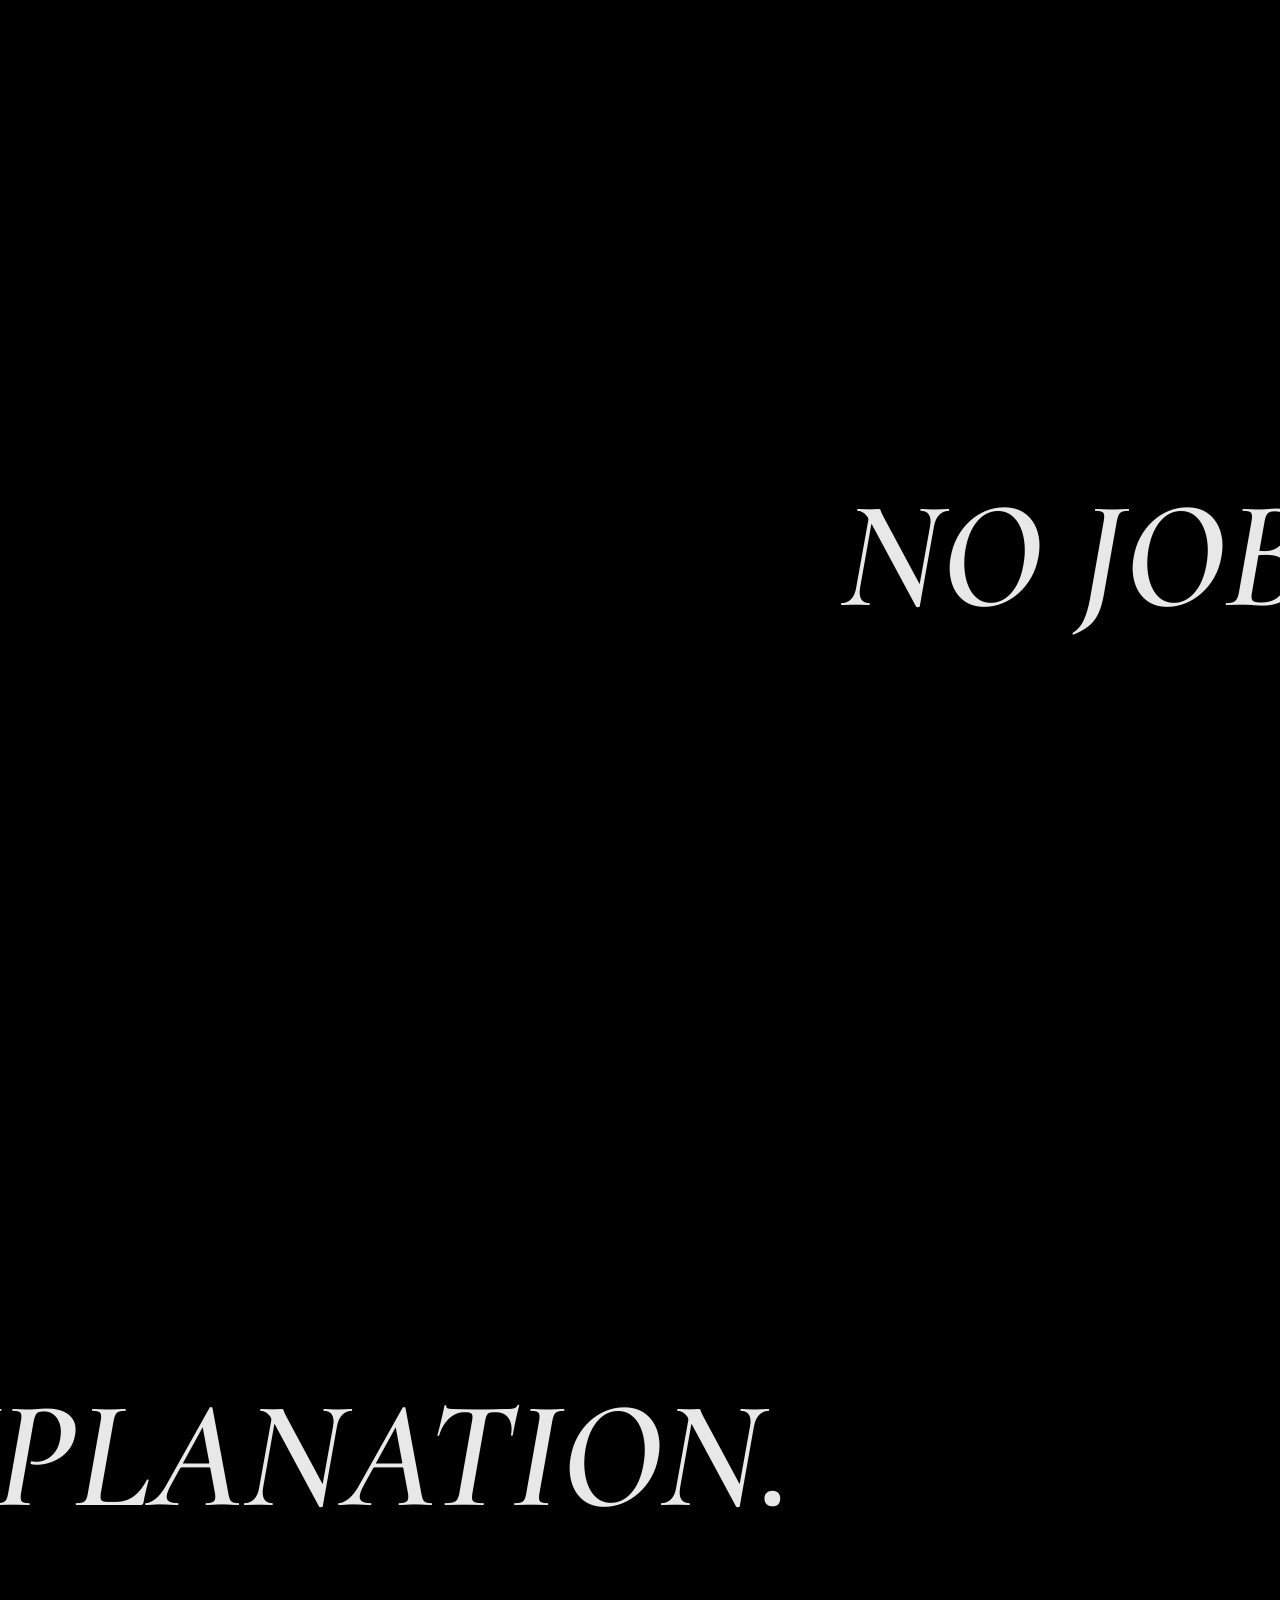
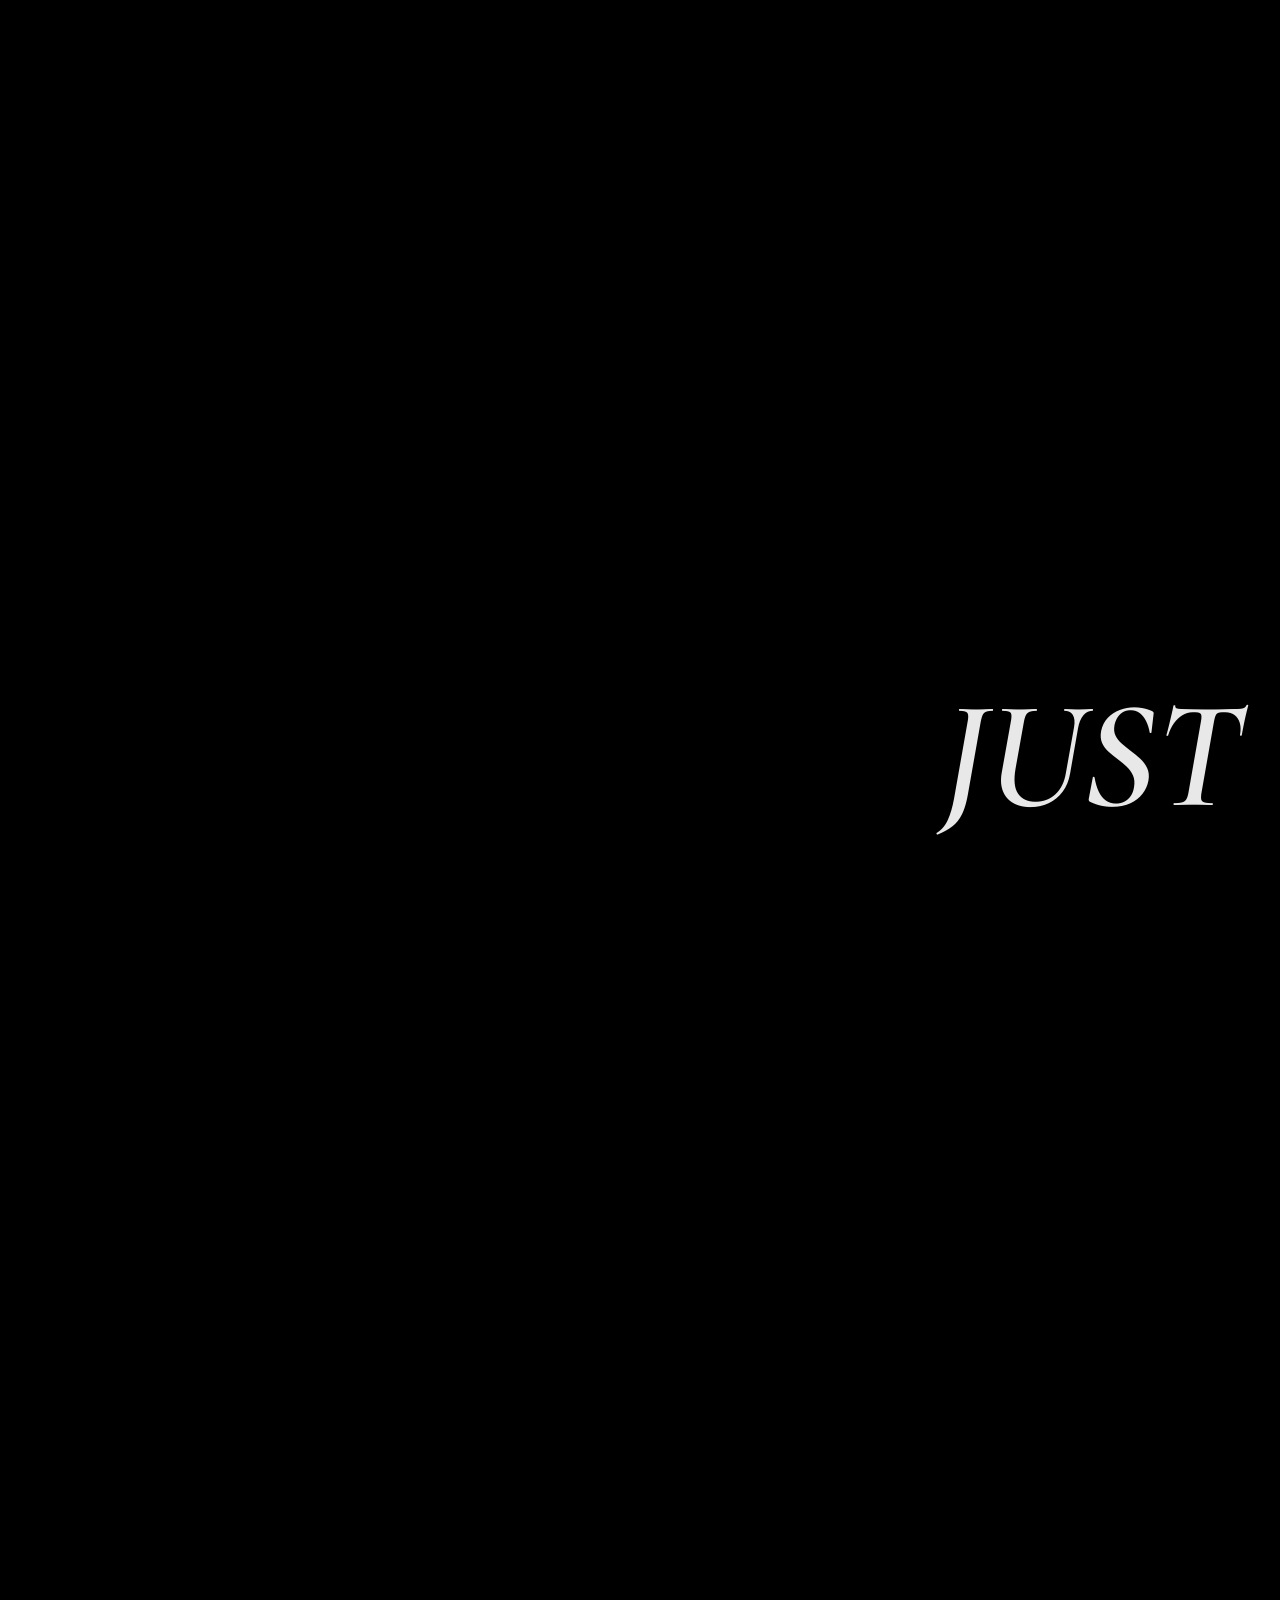
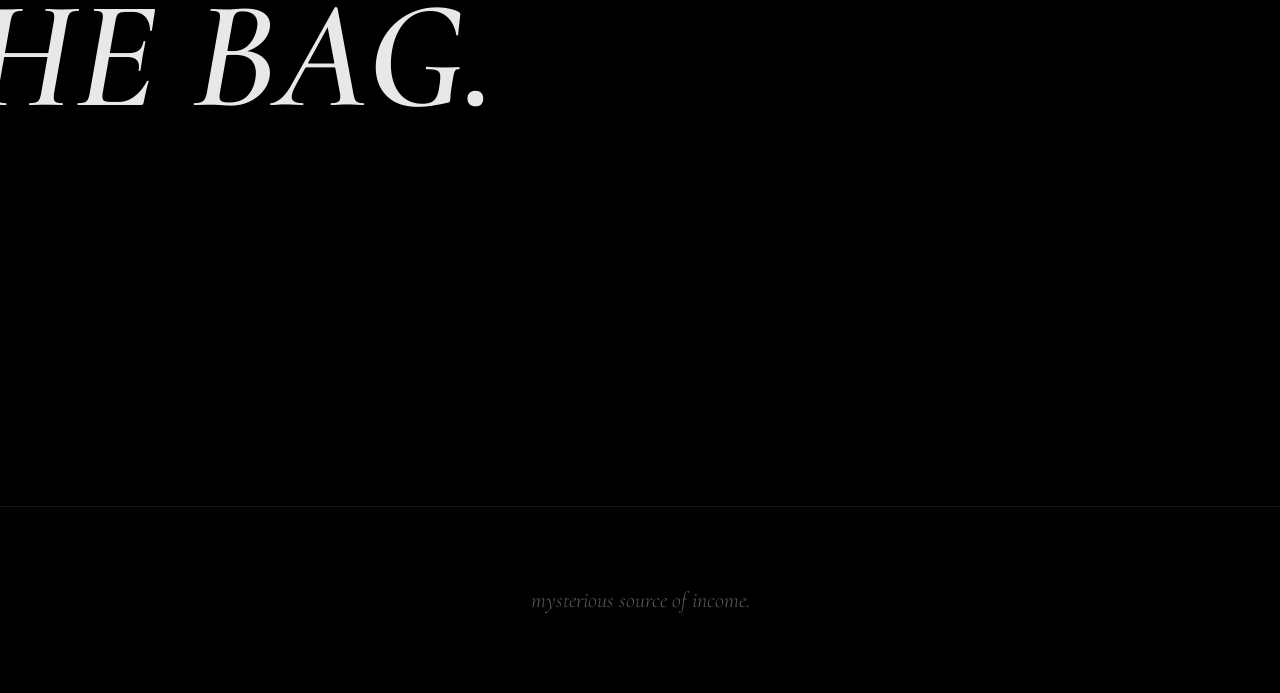
==== commit 480cf4c7: "Replace Community with Twitter/X, remove on-chain from footer Co-Authored-By: Claude Opus 4.6 (1M co" ====
--- a/index.html
+++ b/index.html
@@ -23,8 +23,8 @@
     <button class="nav-ca" id="caButton" title="Copy Contract Address">
       <span id="caText">Loading...</span>
     </button>
-    <a href="#" class="nav-icon" id="communityLink" target="_blank" rel="noopener" aria-label="Community">
-      <svg width="18" height="18" viewBox="0 0 24 24" fill="currentColor"><path d="M20.317 4.37a19.791 19.791 0 0 0-4.885-1.515.074.074 0 0 0-.079.037c-.21.375-.444.864-.608 1.25a18.27 18.27 0 0 0-5.487 0 12.64 12.64 0 0 0-.617-1.25.077.077 0 0 0-.079-.037A19.736 19.736 0 0 0 3.677 4.37a.07.07 0 0 0-.032.027C.533 9.046-.32 13.58.099 18.057a.082.082 0 0 0 .031.057 19.9 19.9 0 0 0 5.993 3.03.078.078 0 0 0 .084-.028c.462-.63.874-1.295 1.226-1.994a.076.076 0 0 0-.041-.106 13.107 13.107 0 0 1-1.872-.892.077.077 0 0 1-.008-.128 10.2 10.2 0 0 0 .372-.292.074.074 0 0 1 .077-.01c3.928 1.793 8.18 1.793 12.062 0a.074.074 0 0 1 .078.01c.12.098.246.198.373.292a.077.077 0 0 1-.006.127 12.299 12.299 0 0 1-1.873.892.077.077 0 0 0-.041.107c.36.698.772 1.362 1.225 1.993a.076.076 0 0 0 .084.028 19.839 19.839 0 0 0 6.002-3.03.077.077 0 0 0 .032-.054c.5-5.177-.838-9.674-3.549-13.66a.061.061 0 0 0-.031-.03z"/></svg>
+    <a href="#" class="nav-icon" id="twitterLink" target="_blank" rel="noopener" aria-label="Twitter">
+      <svg width="18" height="18" viewBox="0 0 24 24" fill="currentColor"><path d="M18.244 2.25h3.308l-7.227 8.26 8.502 11.24H16.17l-5.214-6.817L4.99 21.75H1.68l7.73-8.835L1.254 2.25H8.08l4.713 6.231zm-1.161 17.52h1.833L7.084 4.126H5.117z"/></svg>
     </a>
   </div>
 </nav>
@@ -43,7 +43,7 @@
     <p class="scramble-text" id="scrambleText"></p>
     <div class="hero-buttons">
       <a href="#" class="btn btn-primary" id="buyButton">Buy $INCOME</a>
-      <a href="#" class="btn btn-ghost" id="communityBtn" target="_blank" rel="noopener">Community</a>
+      <a href="#" class="btn btn-ghost" id="twitterBtn" target="_blank" rel="noopener">Twitter</a>
     </div>
   </div>
 
@@ -215,7 +215,7 @@
 
 <!-- FOOTER -->
 <footer class="footer">
-  <p class="footer-text">mysterious source of income. on-chain.</p>
+  <p class="footer-text">mysterious source of income.</p>
 </footer>
 
 <!-- TOAST -->
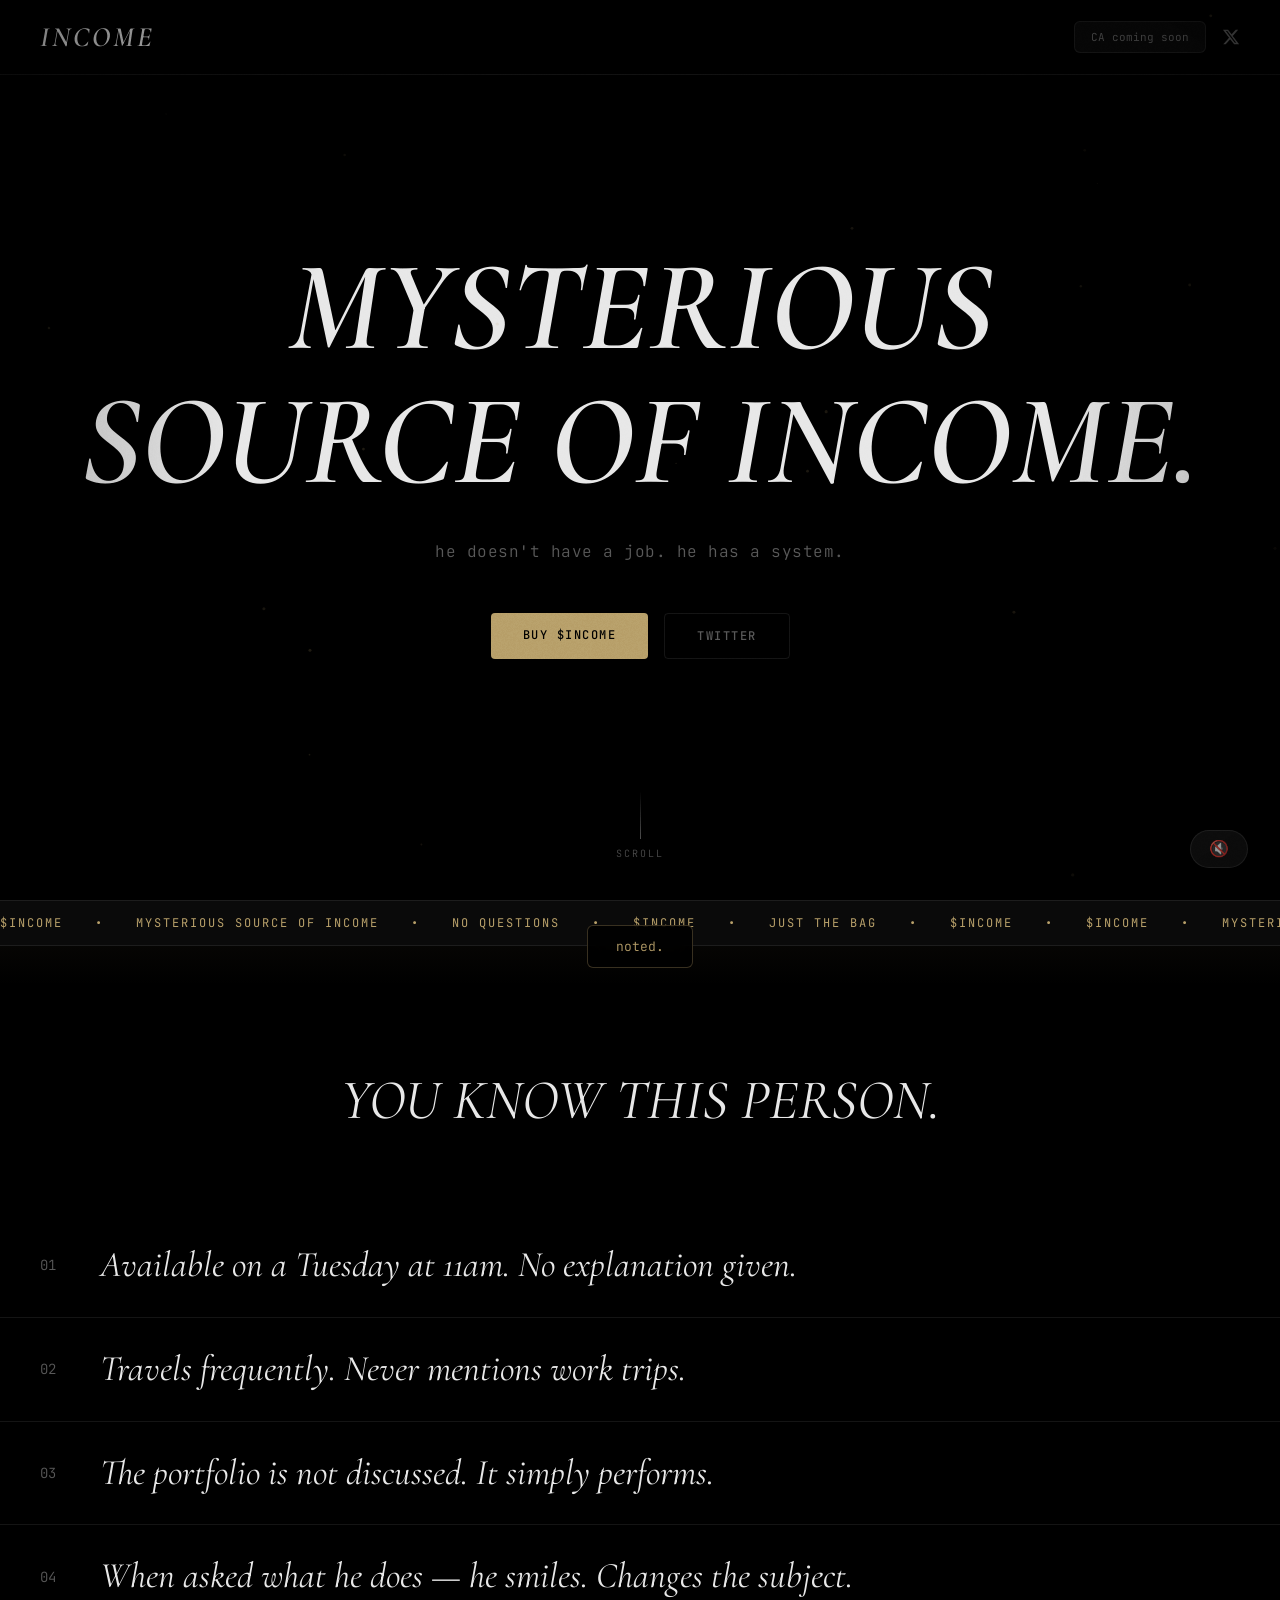
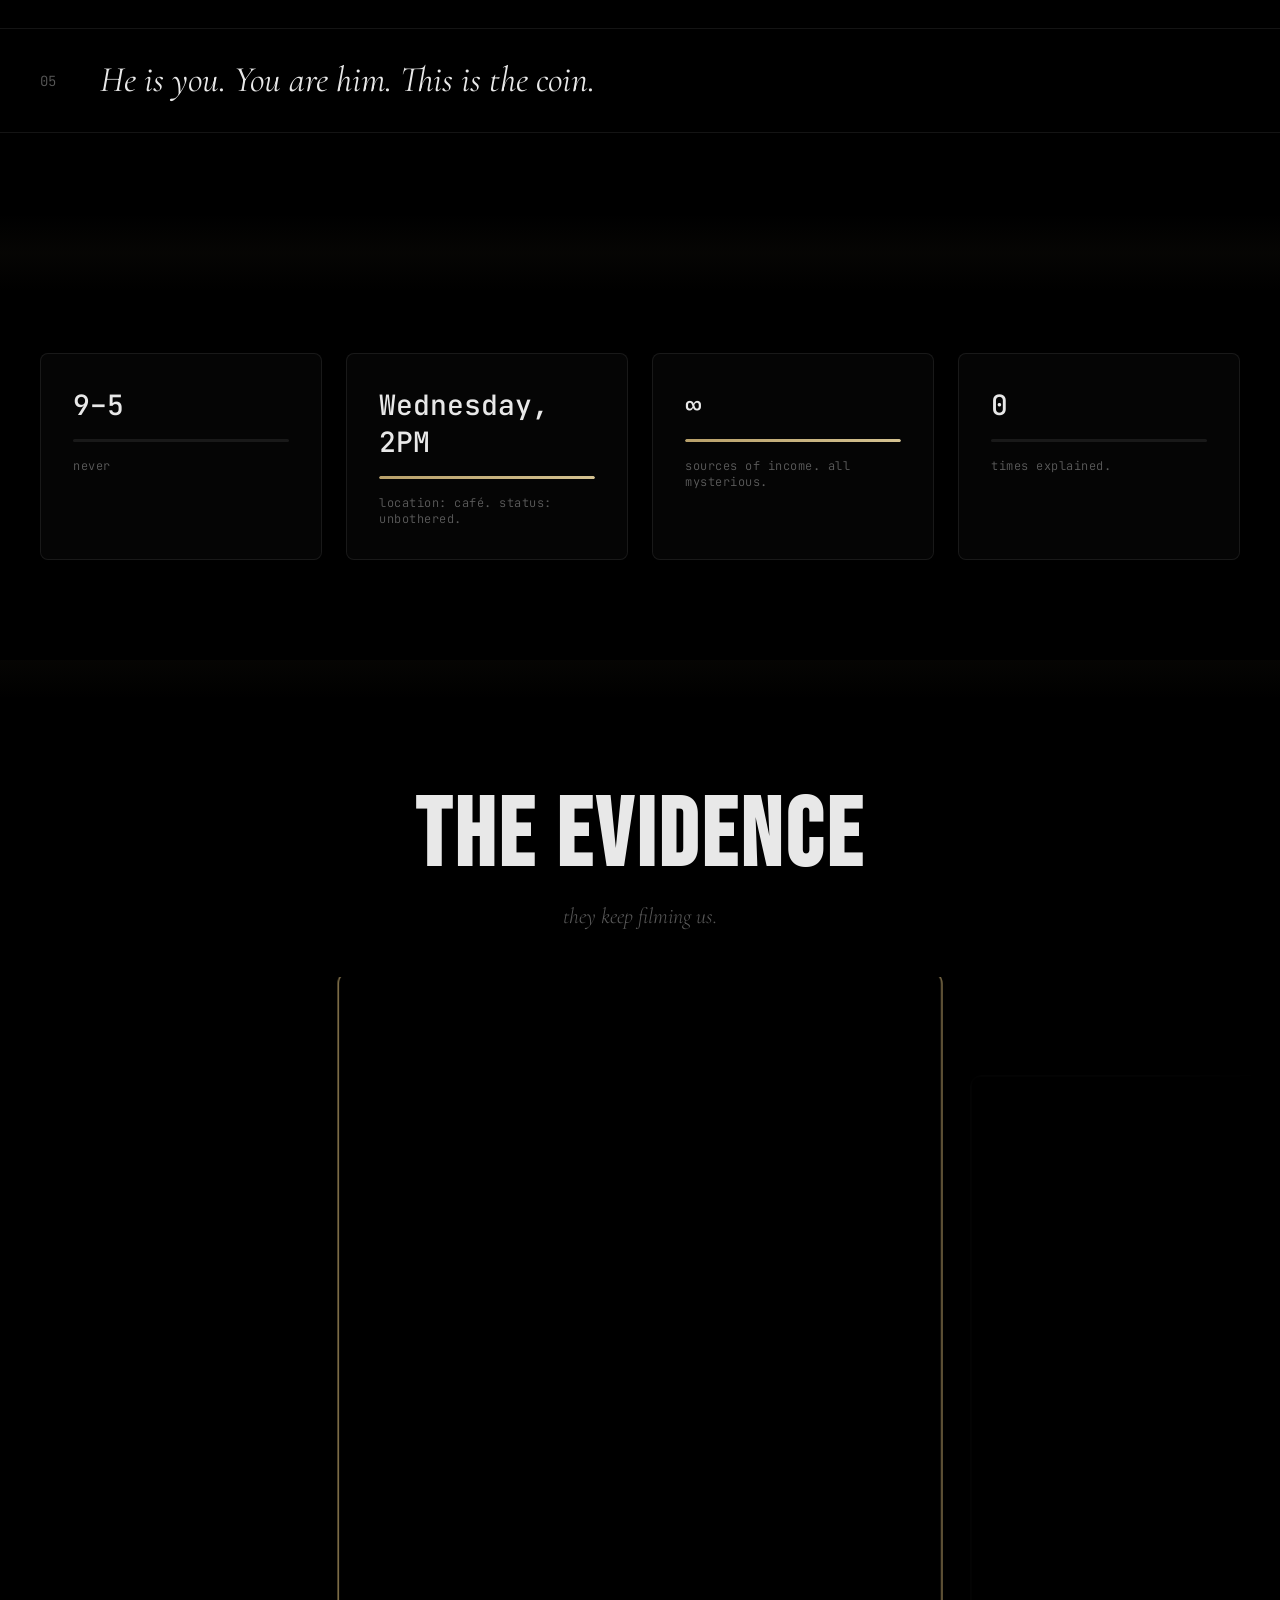
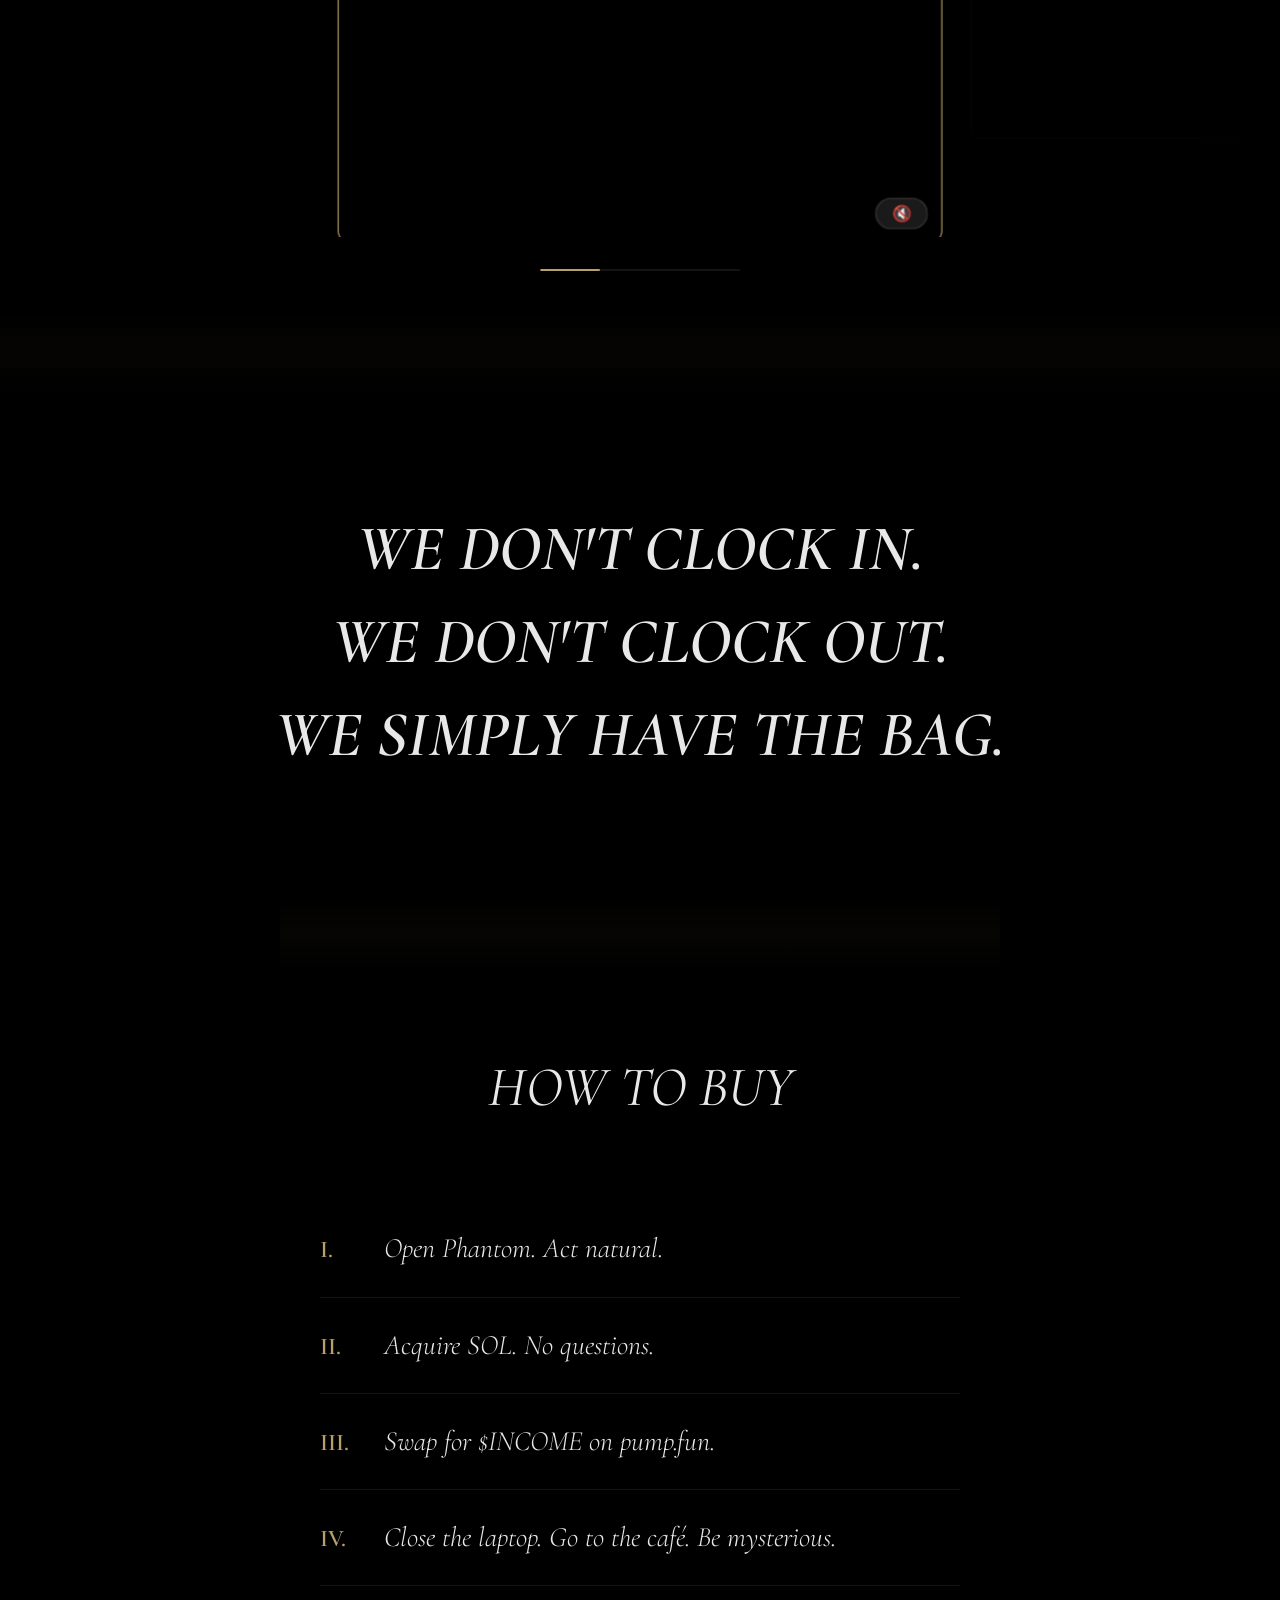
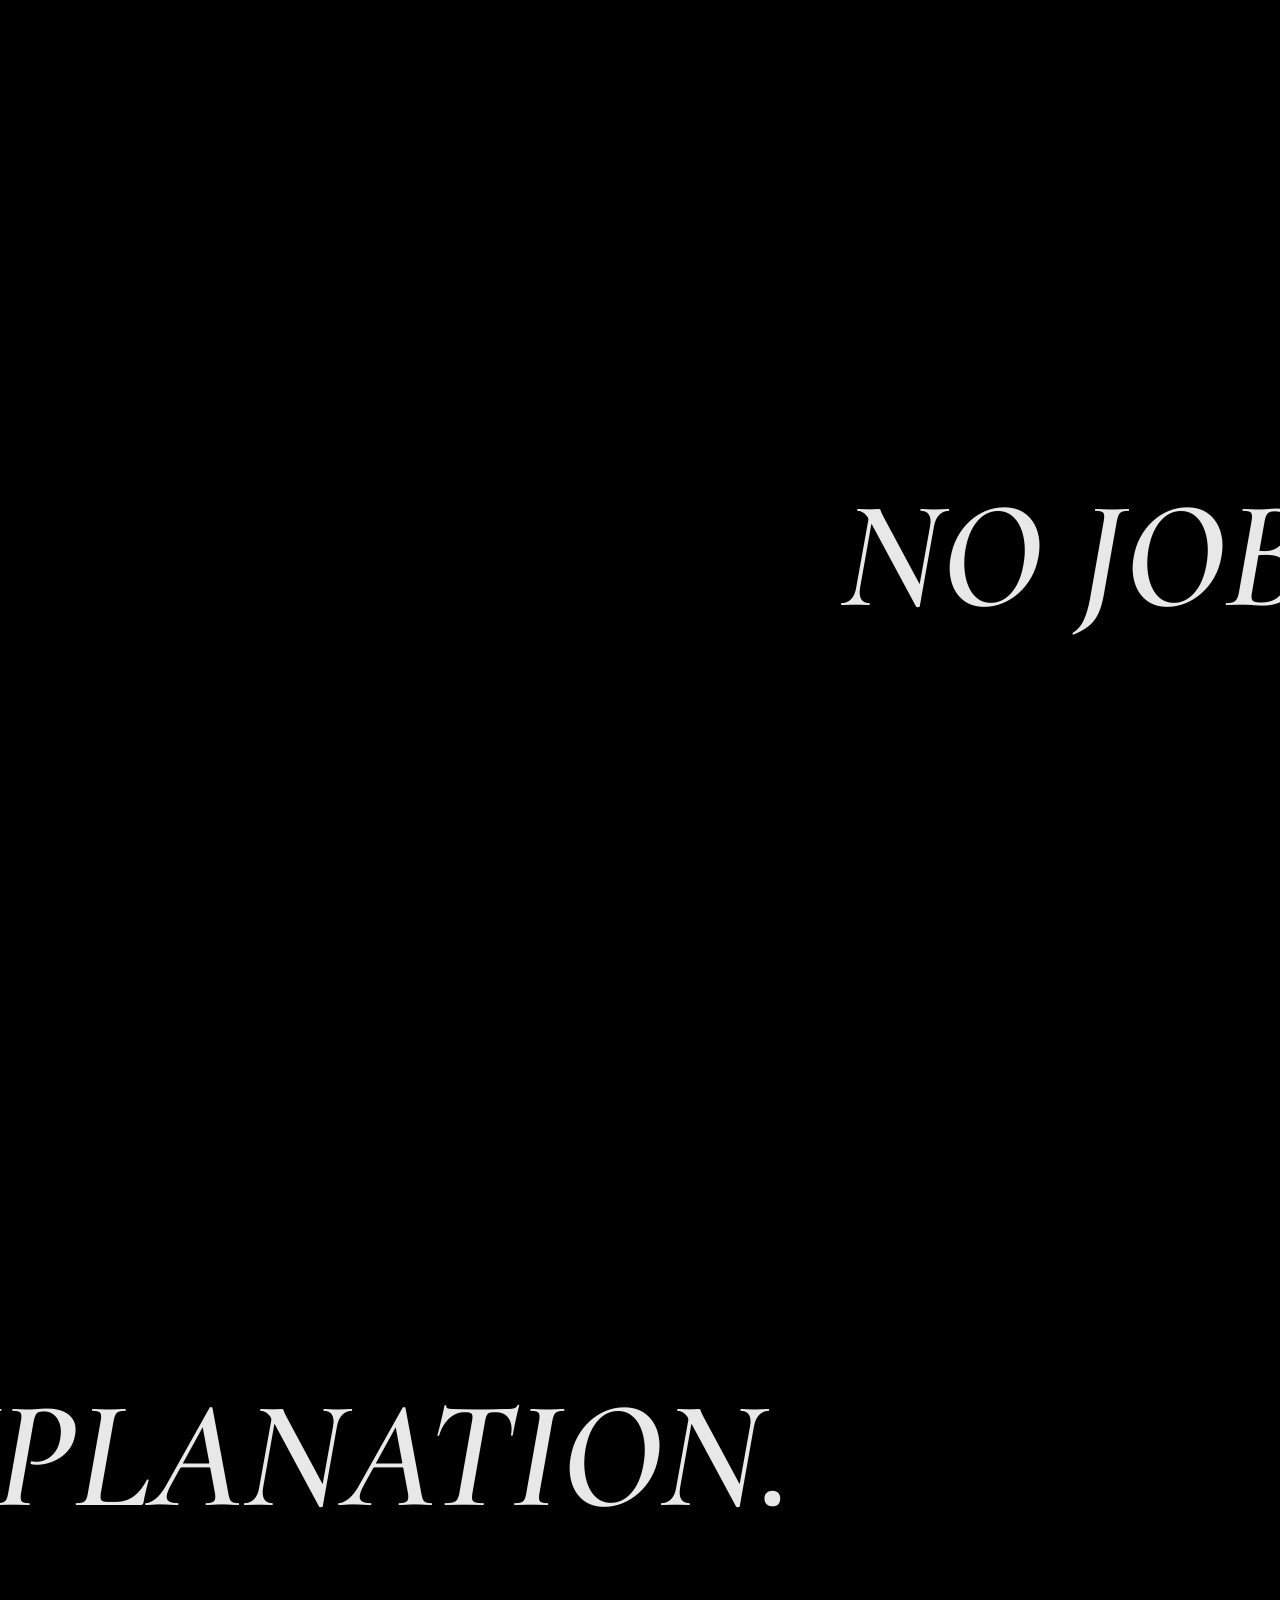
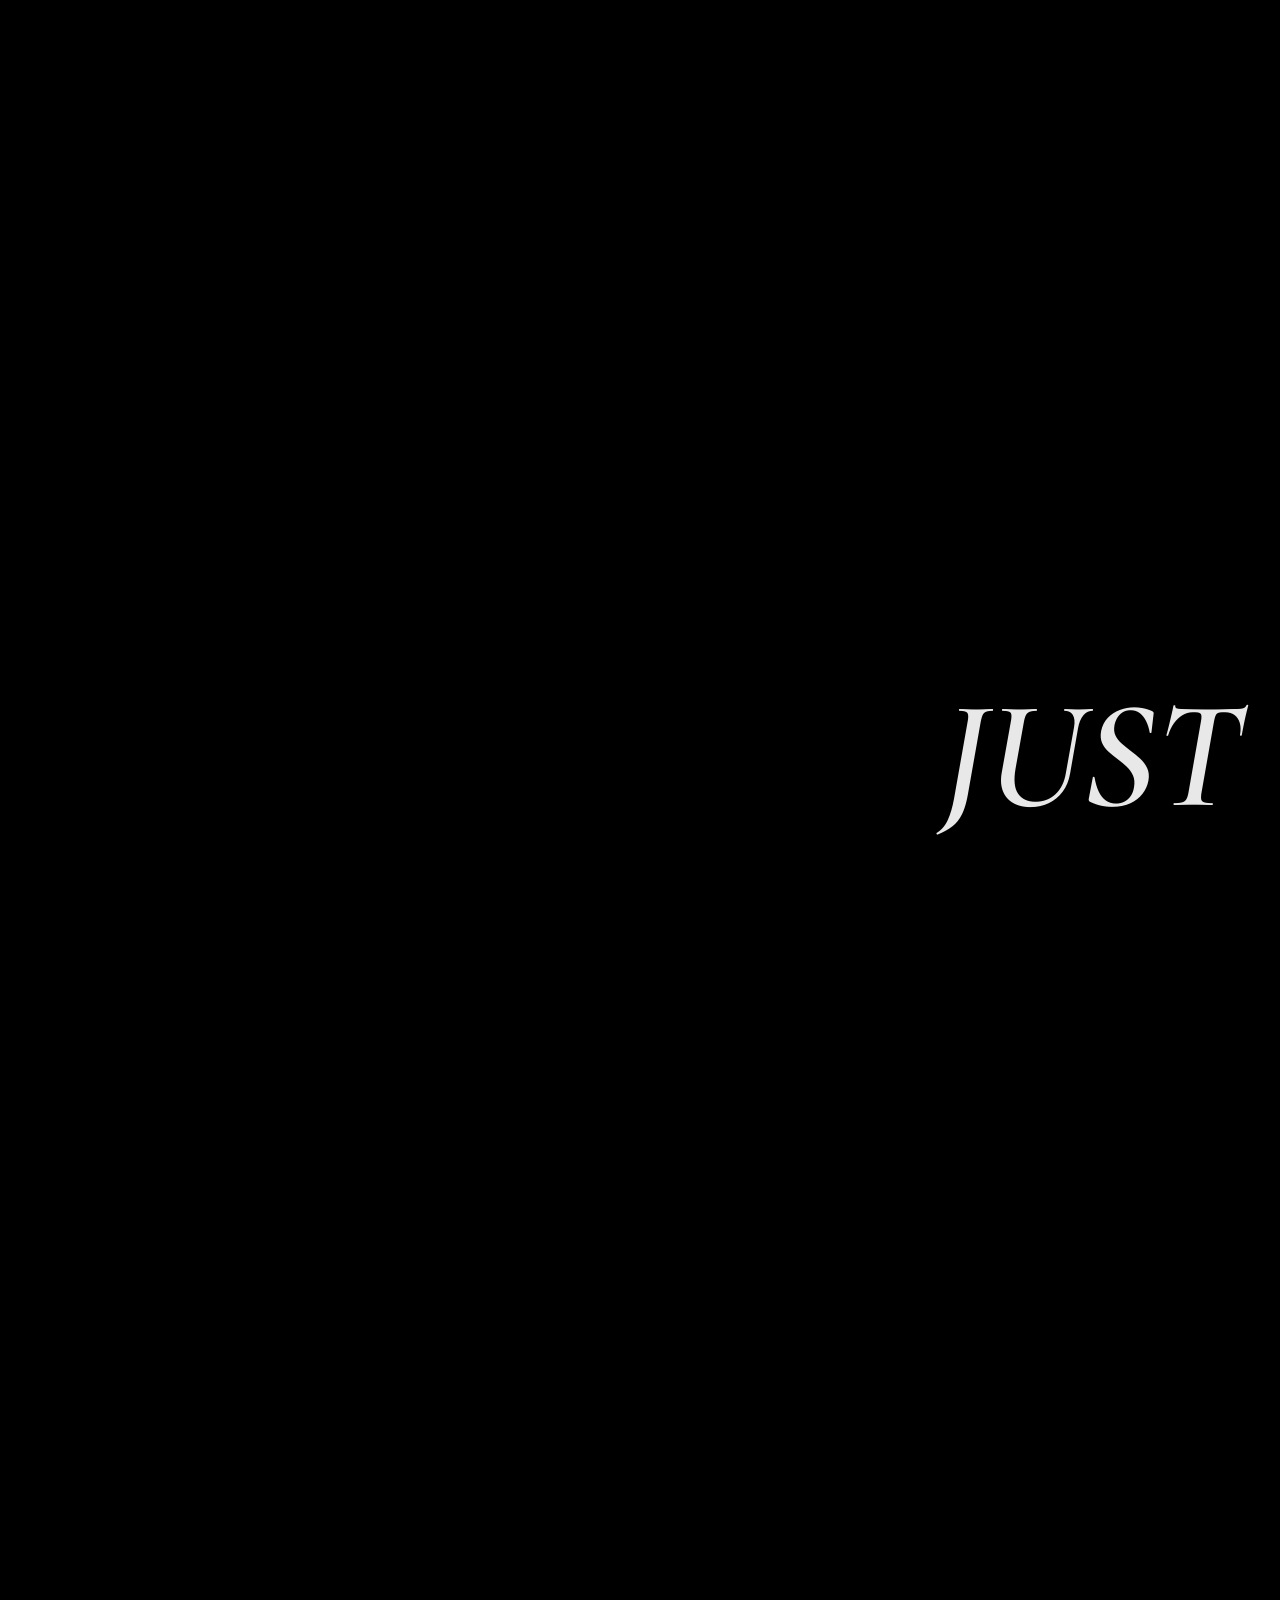
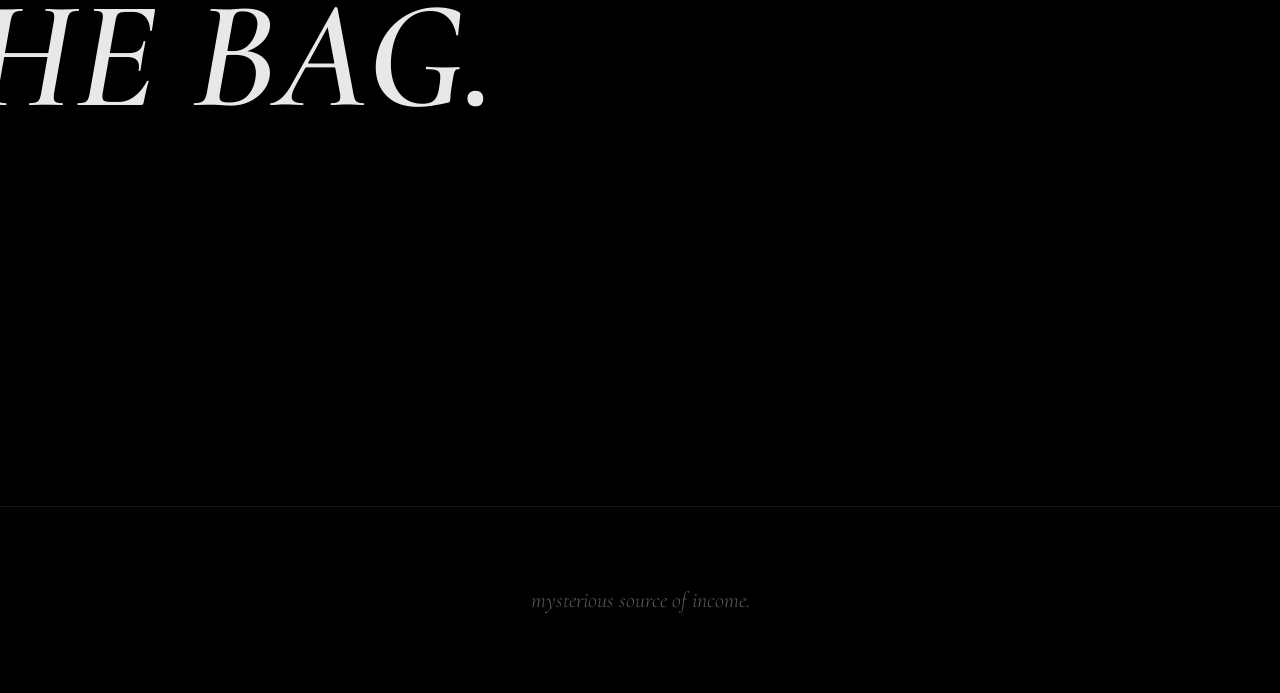
==== commit 46f8cec8: "Replace bonk.fun with pump.fun in How to Buy Co-Authored-By: Claude Opus 4.6 (1M context) <noreply@a" ====
--- a/index.html
+++ b/index.html
@@ -196,7 +196,7 @@
     </div>
     <div class="step">
       <span class="step-num">III.</span>
-      <span class="step-text">Swap for $INCOME on bonk.fun.</span>
+      <span class="step-text">Swap for $INCOME on pump.fun.</span>
     </div>
     <div class="step">
       <span class="step-num">IV.</span>
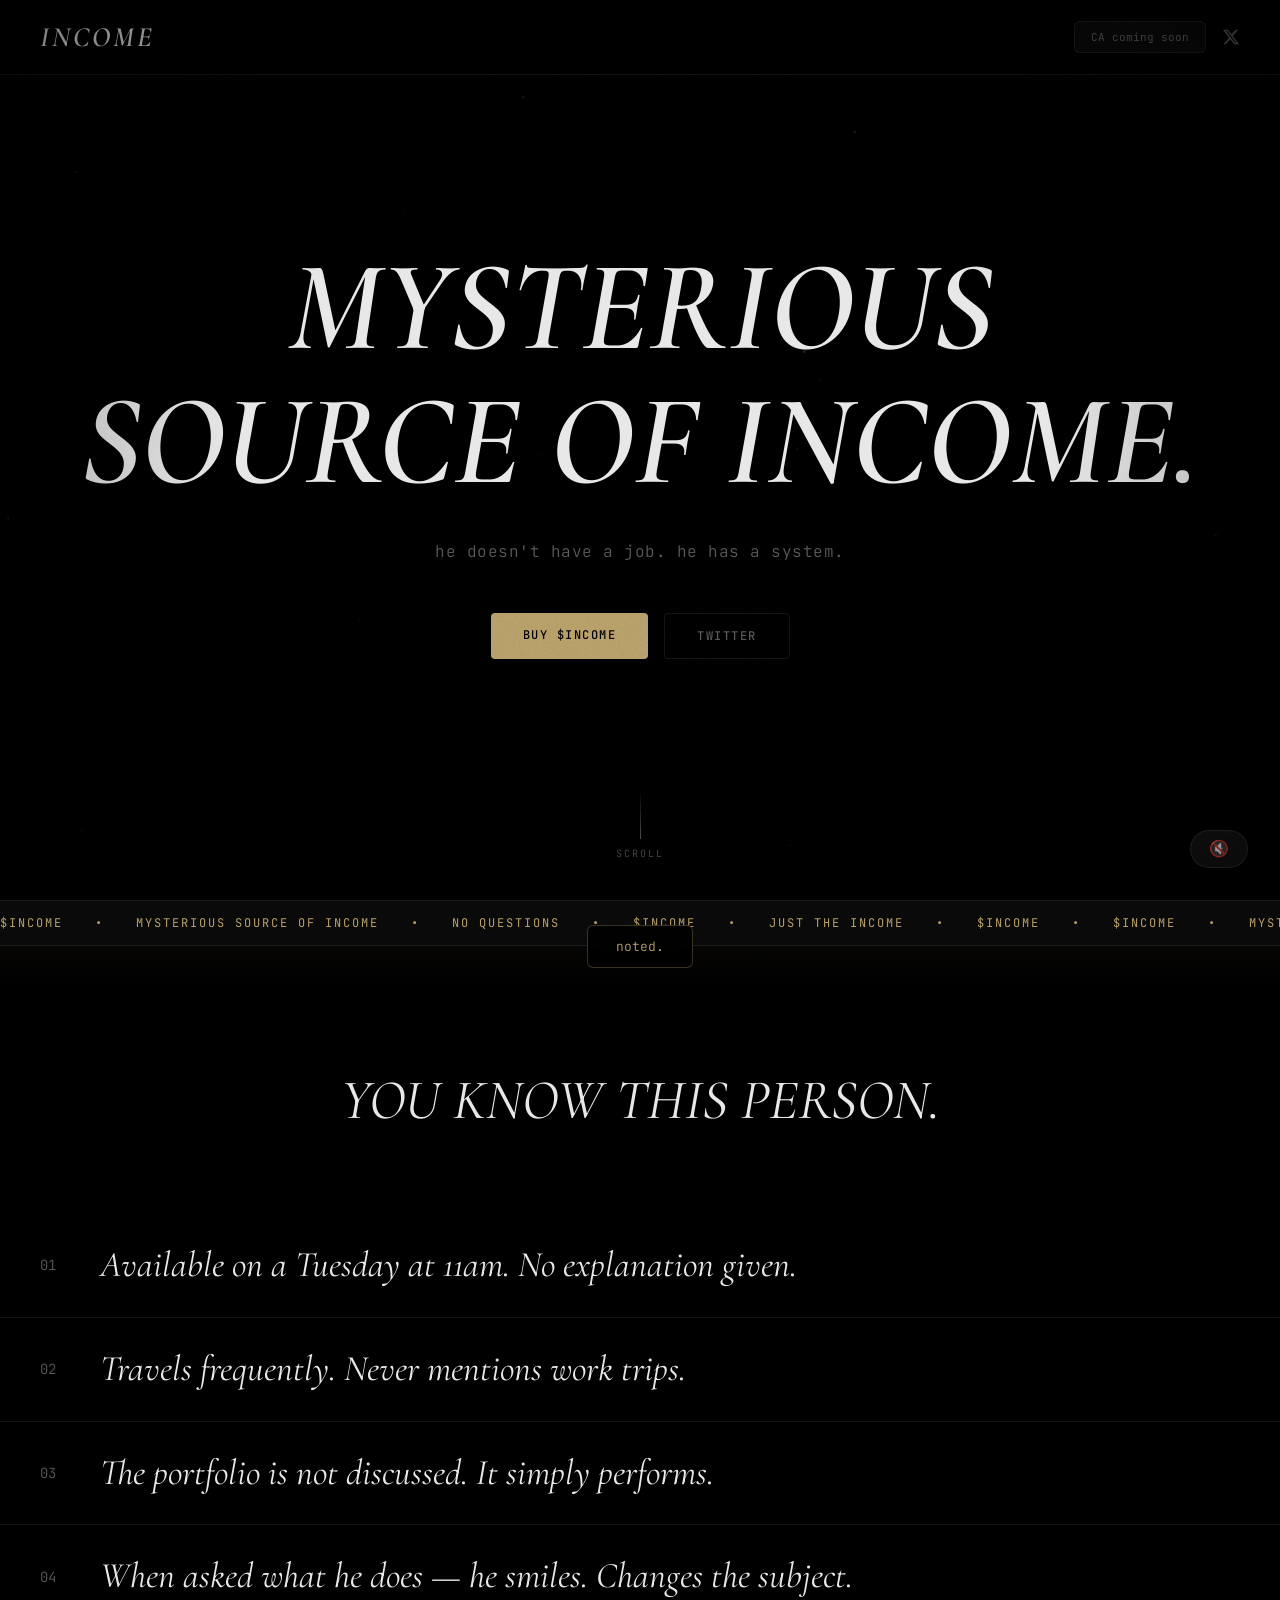
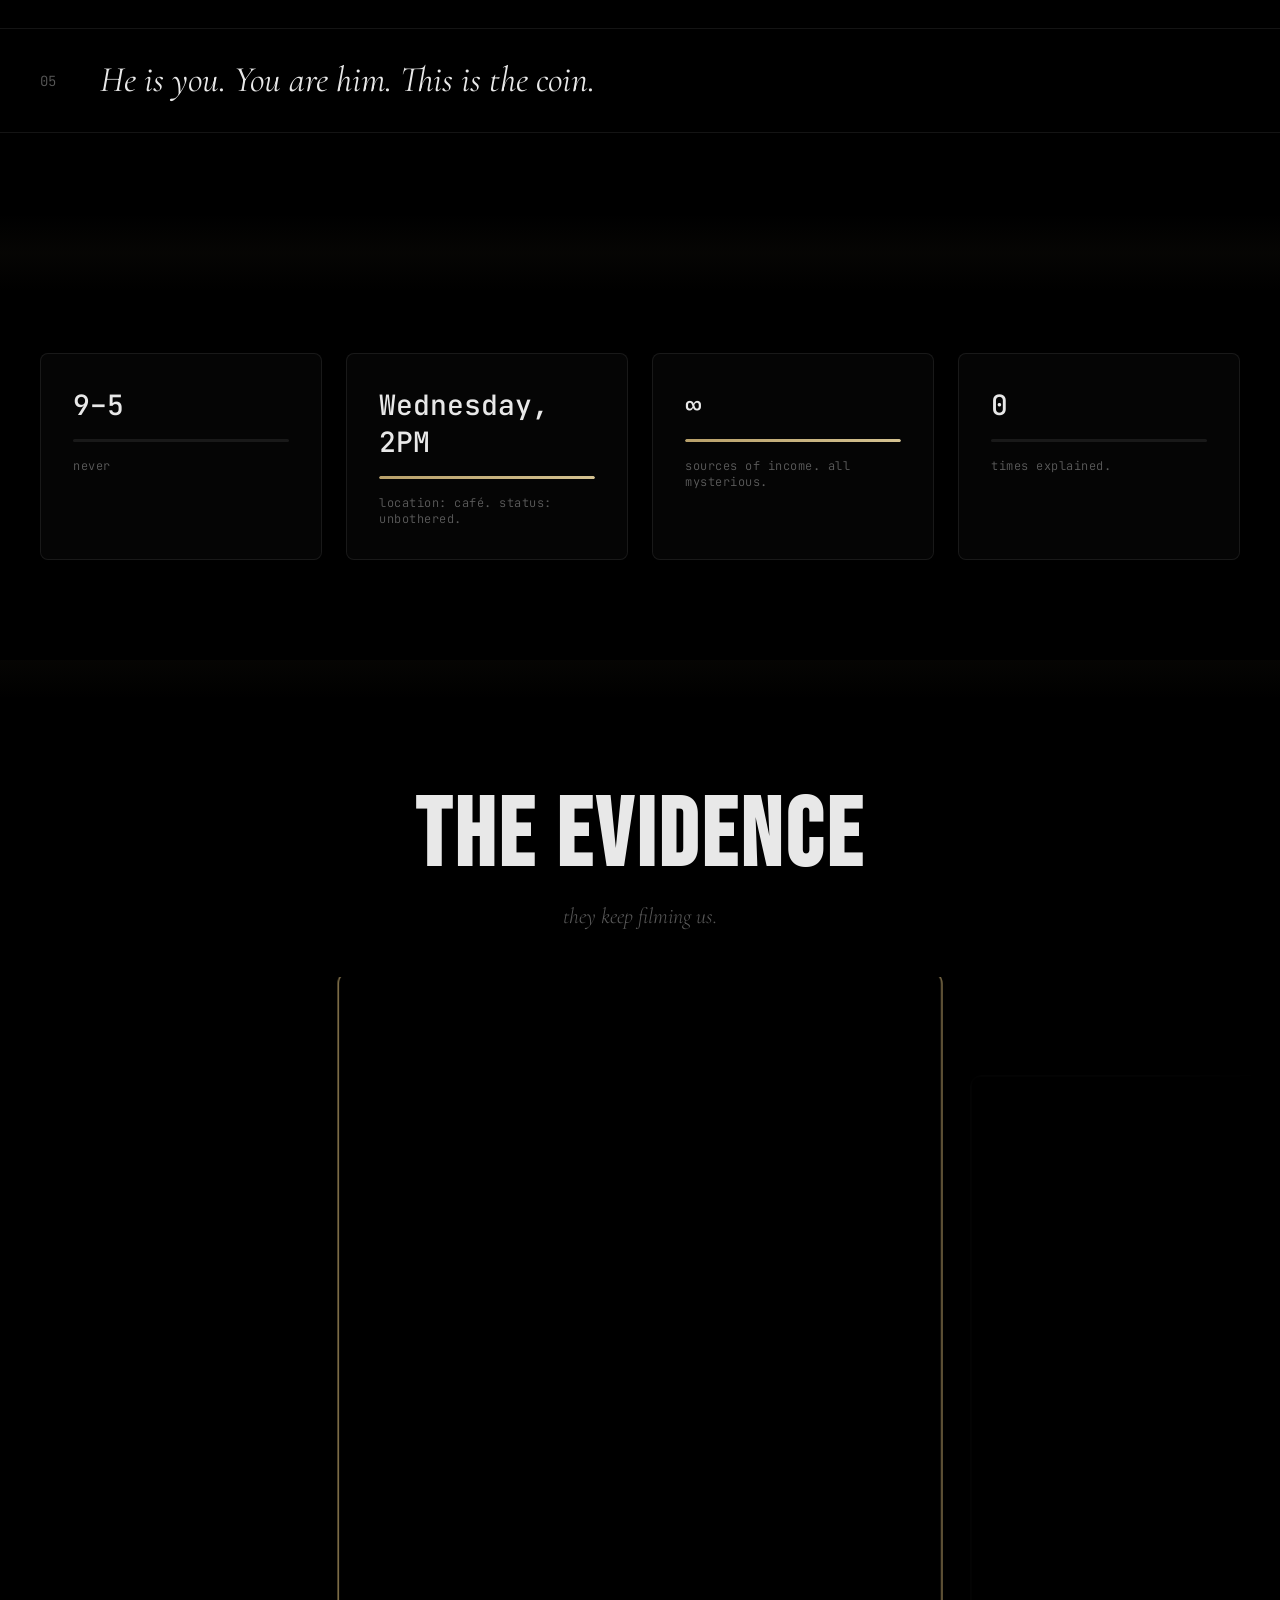
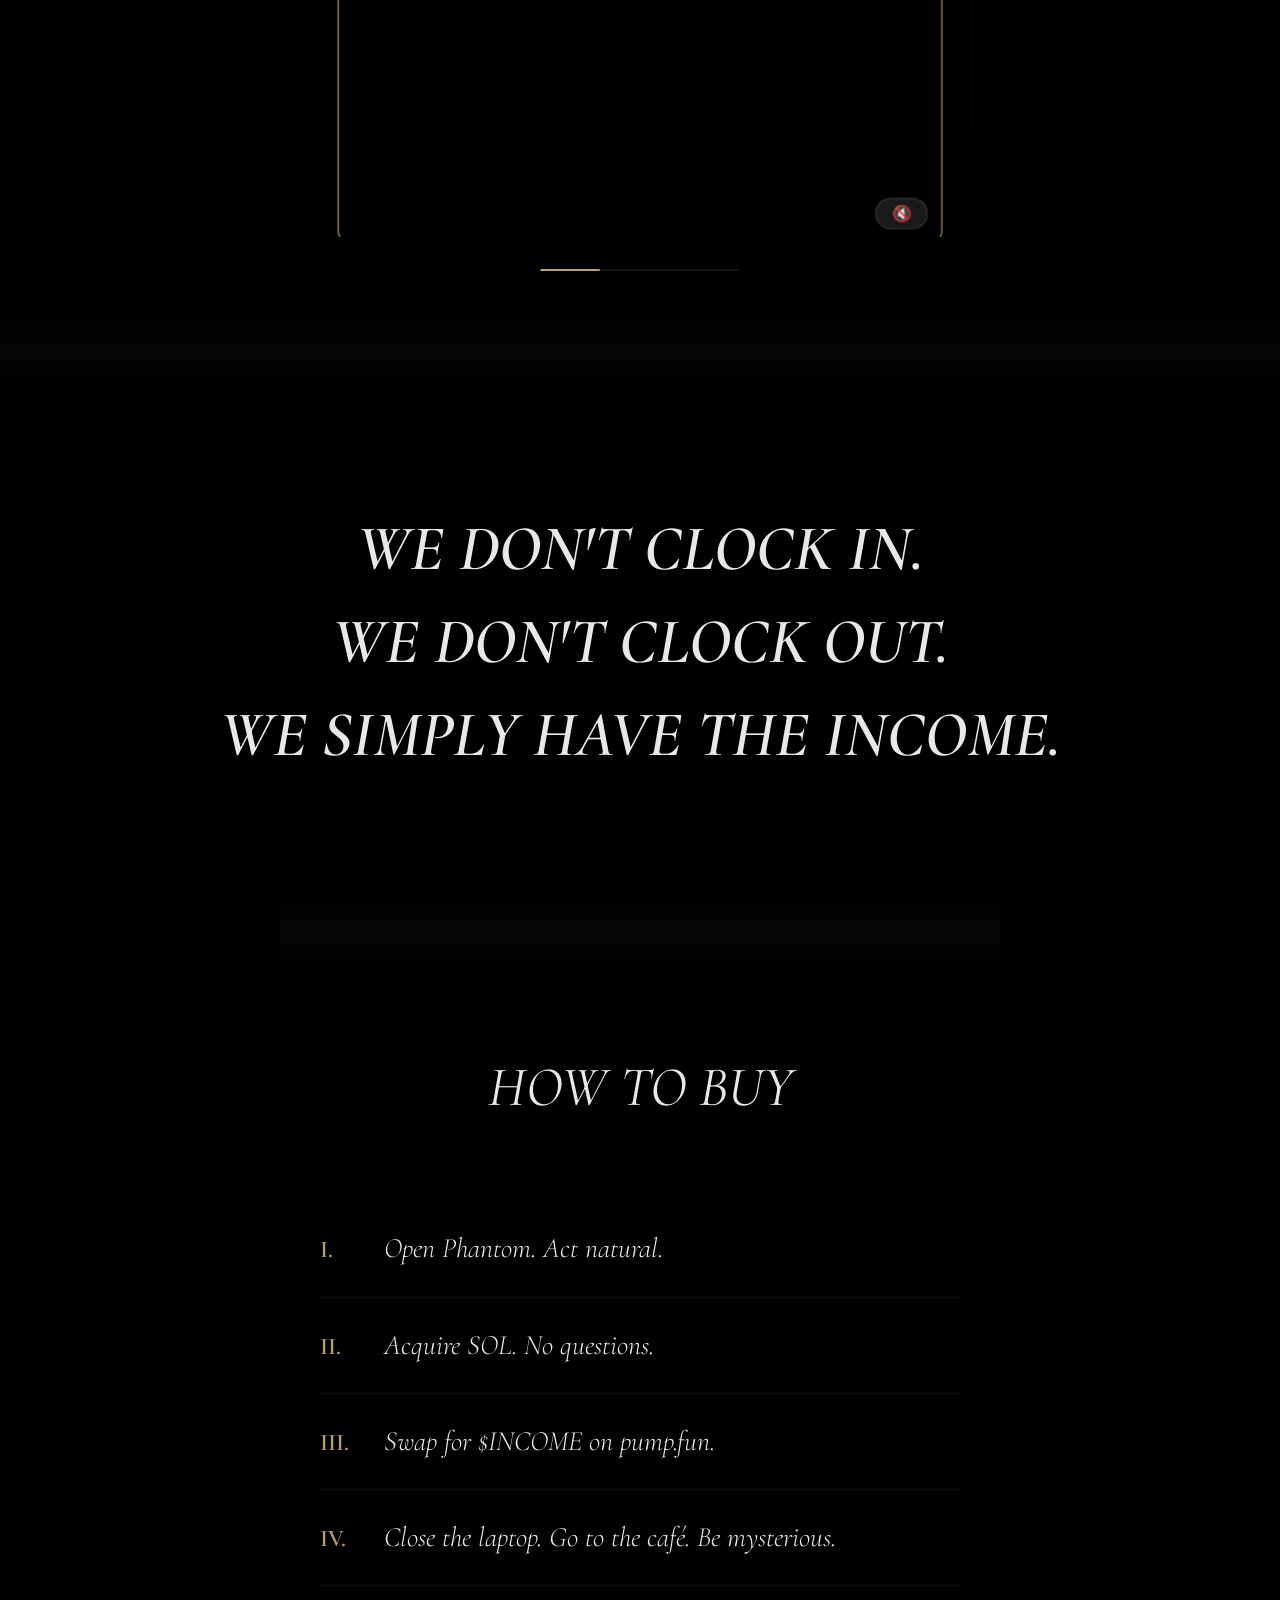
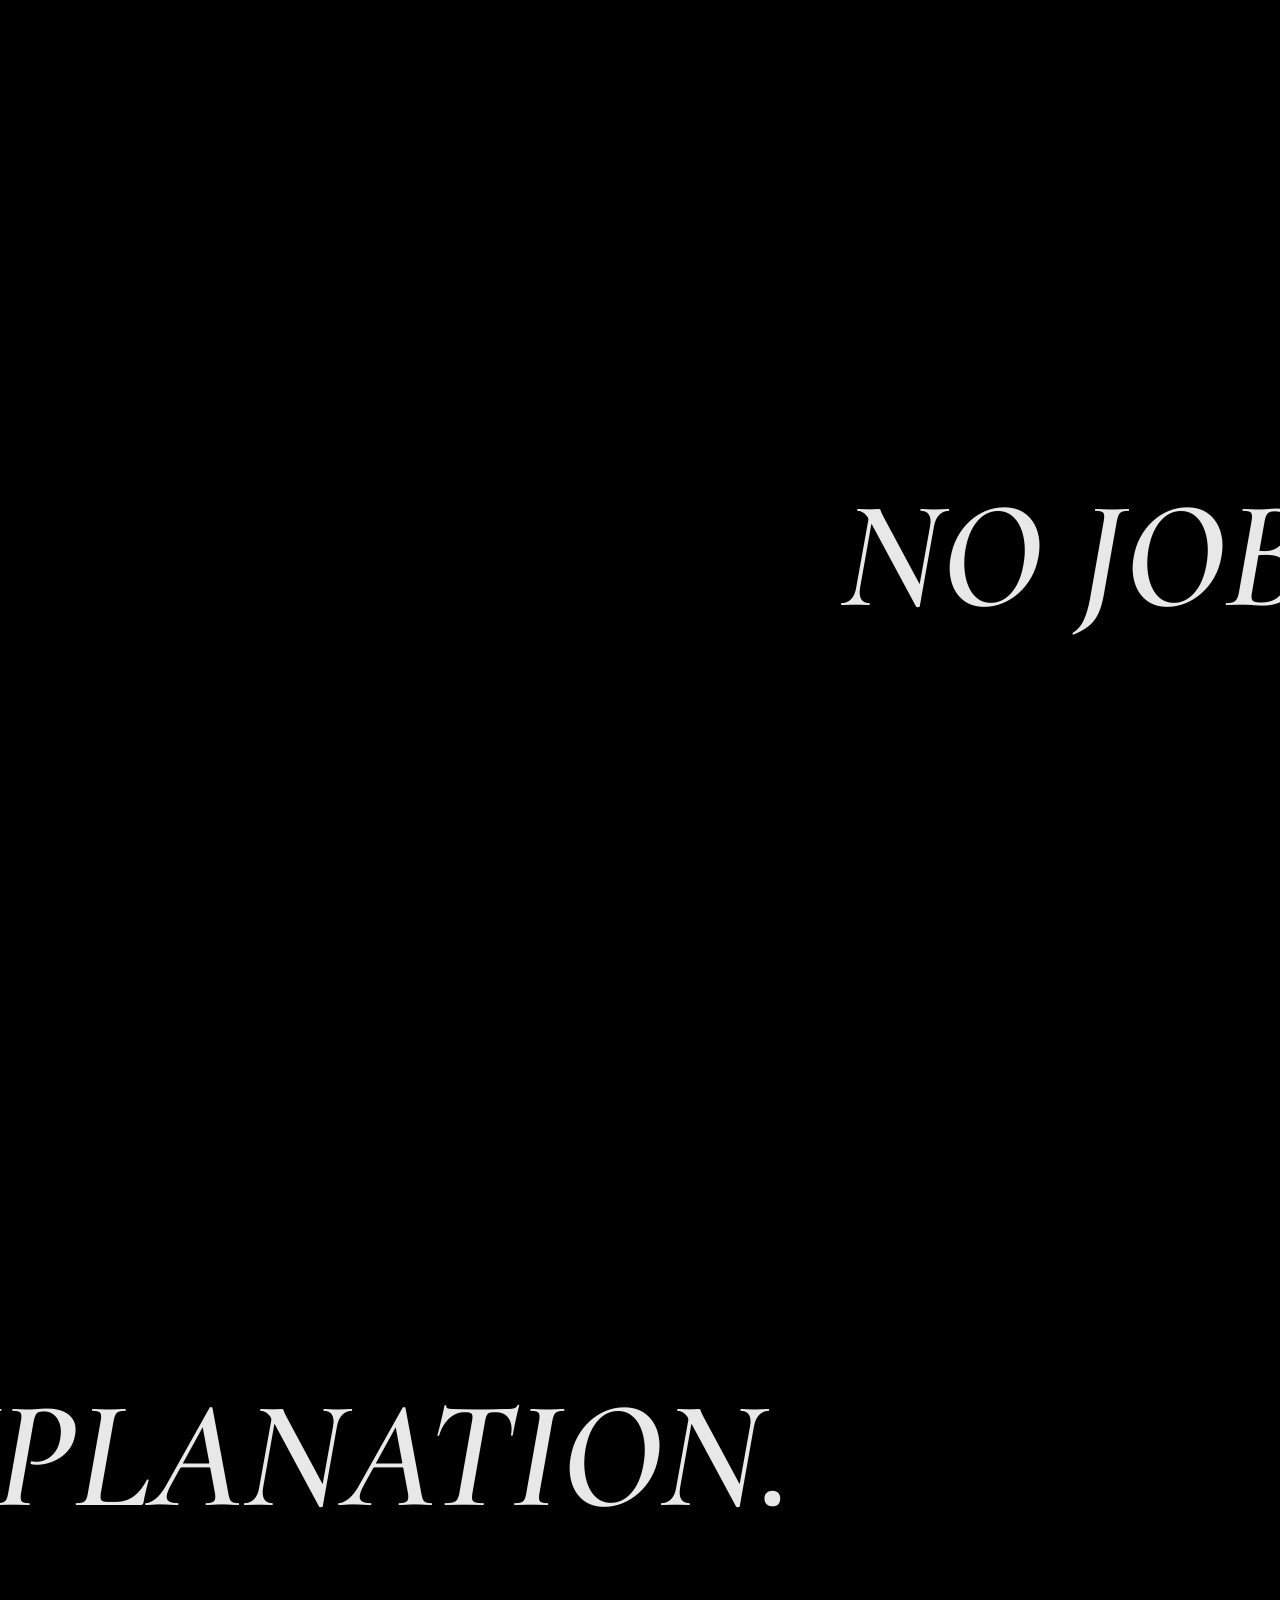
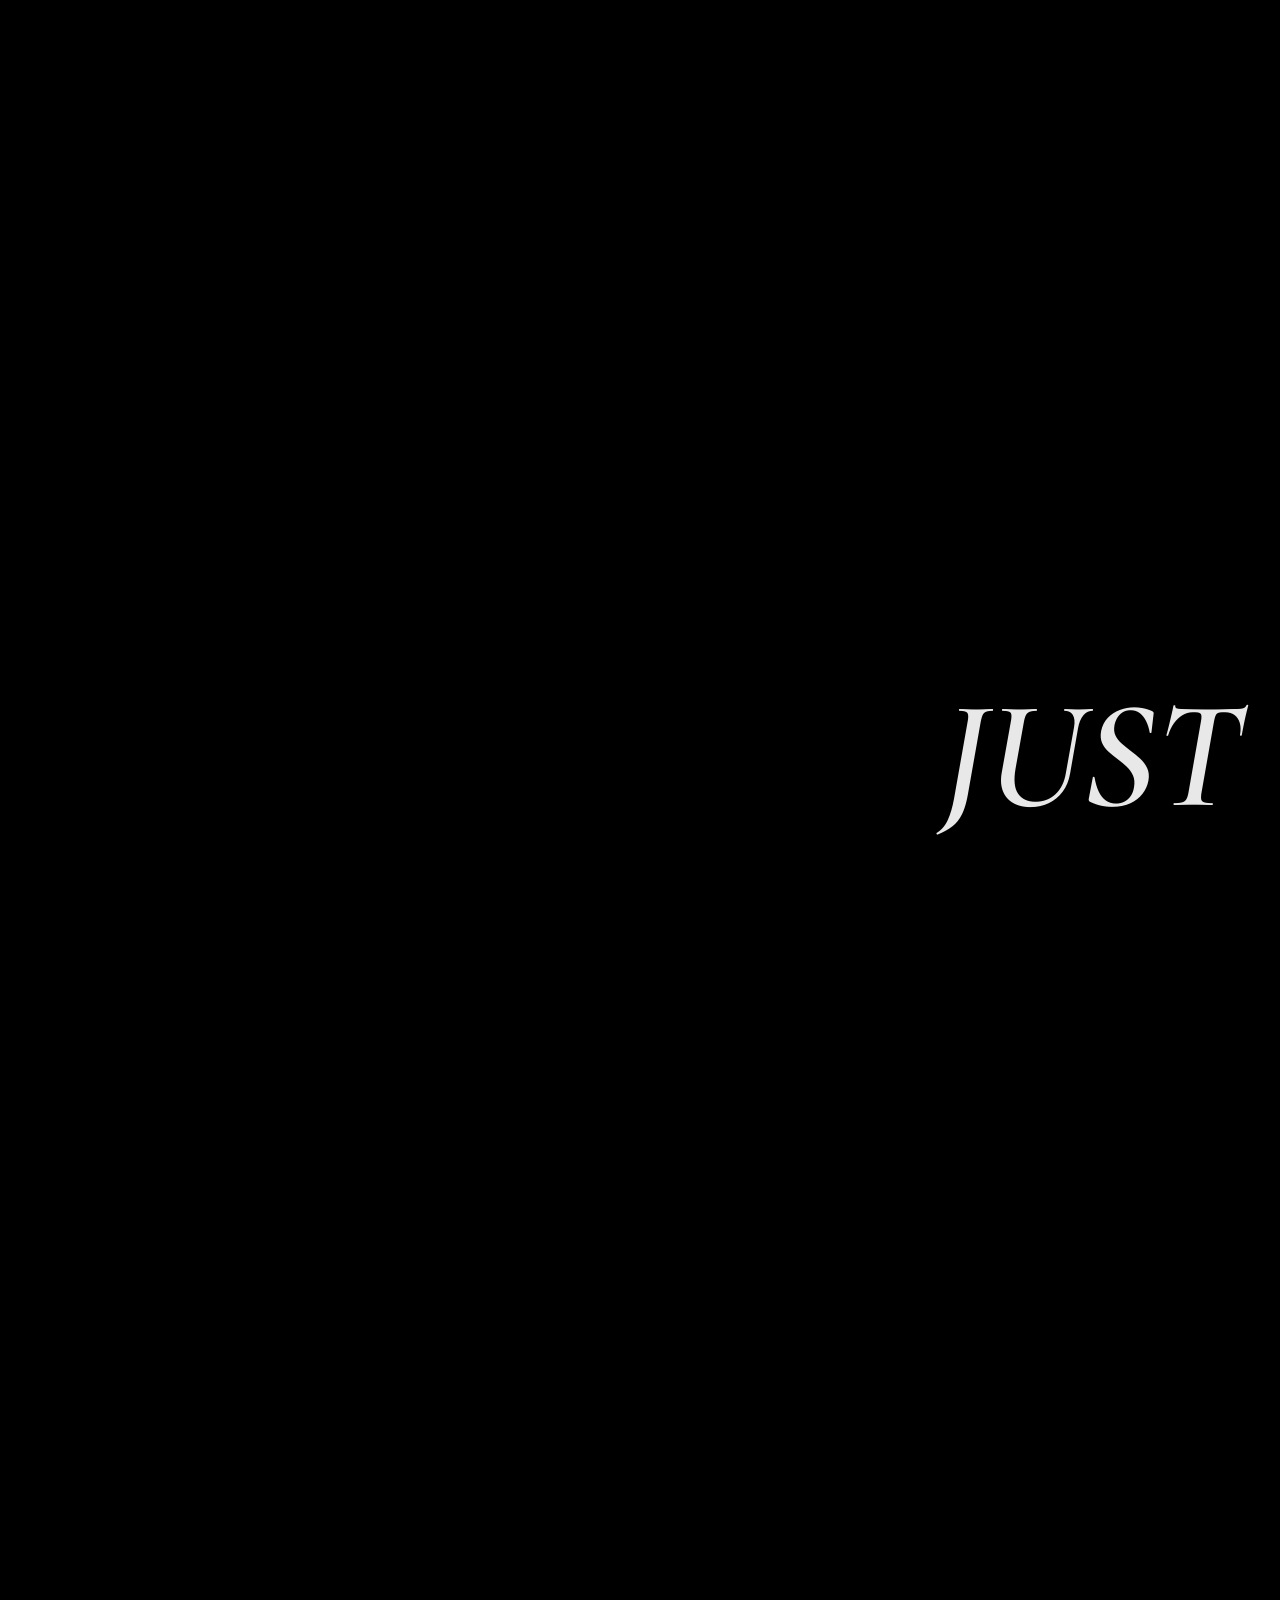
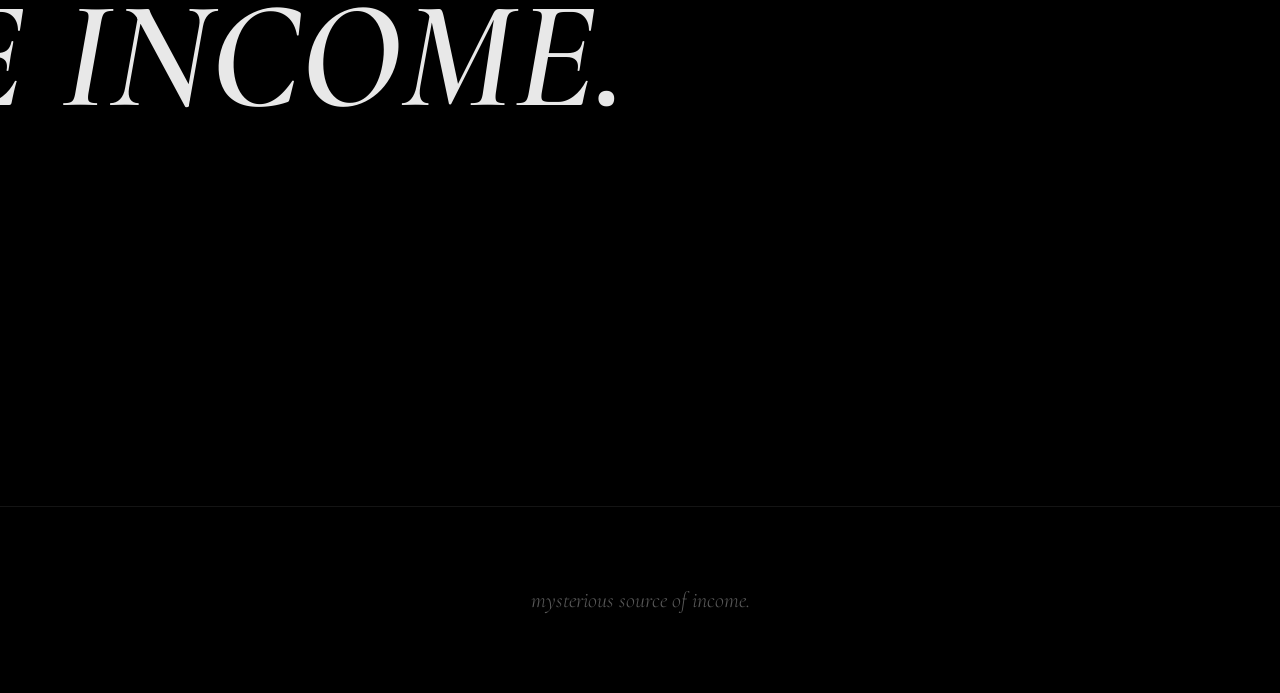
==== commit 185a4755: "Replace THE BAG with THE INCOME everywhere Co-Authored-By: Claude Opus 4.6 (1M context) <noreply@ant" ====
--- a/index.html
+++ b/index.html
@@ -64,25 +64,25 @@
     <span>MYSTERIOUS SOURCE OF INCOME</span><span>•</span>
     <span>NO QUESTIONS</span><span>•</span>
     <span>$INCOME</span><span>•</span>
-    <span>JUST THE BAG</span><span>•</span>
-    <span>$INCOME</span><span>•</span>
-    <span>$INCOME</span><span>•</span>
-    <span>MYSTERIOUS SOURCE OF INCOME</span><span>•</span>
-    <span>NO QUESTIONS</span><span>•</span>
-    <span>$INCOME</span><span>•</span>
-    <span>JUST THE BAG</span><span>•</span>
-    <span>$INCOME</span><span>•</span>
-    <span>$INCOME</span><span>•</span>
-    <span>MYSTERIOUS SOURCE OF INCOME</span><span>•</span>
-    <span>NO QUESTIONS</span><span>•</span>
-    <span>$INCOME</span><span>•</span>
-    <span>JUST THE BAG</span><span>•</span>
-    <span>$INCOME</span><span>•</span>
-    <span>$INCOME</span><span>•</span>
-    <span>MYSTERIOUS SOURCE OF INCOME</span><span>•</span>
-    <span>NO QUESTIONS</span><span>•</span>
-    <span>$INCOME</span><span>•</span>
-    <span>JUST THE BAG</span><span>•</span>
+    <span>JUST THE INCOME</span><span>•</span>
+    <span>$INCOME</span><span>•</span>
+    <span>$INCOME</span><span>•</span>
+    <span>MYSTERIOUS SOURCE OF INCOME</span><span>•</span>
+    <span>NO QUESTIONS</span><span>•</span>
+    <span>$INCOME</span><span>•</span>
+    <span>JUST THE INCOME</span><span>•</span>
+    <span>$INCOME</span><span>•</span>
+    <span>$INCOME</span><span>•</span>
+    <span>MYSTERIOUS SOURCE OF INCOME</span><span>•</span>
+    <span>NO QUESTIONS</span><span>•</span>
+    <span>$INCOME</span><span>•</span>
+    <span>JUST THE INCOME</span><span>•</span>
+    <span>$INCOME</span><span>•</span>
+    <span>$INCOME</span><span>•</span>
+    <span>MYSTERIOUS SOURCE OF INCOME</span><span>•</span>
+    <span>NO QUESTIONS</span><span>•</span>
+    <span>$INCOME</span><span>•</span>
+    <span>JUST THE INCOME</span><span>•</span>
     <span>$INCOME</span><span>•</span>
   </div>
 </div>
@@ -178,7 +178,7 @@
   <div class="quote-words">
     <span class="quote-word">WE DON'T CLOCK IN.</span>
     <span class="quote-word">WE DON'T CLOCK OUT.</span>
-    <span class="quote-word">WE SIMPLY HAVE THE BAG.</span>
+    <span class="quote-word">WE SIMPLY HAVE THE INCOME.</span>
   </div>
 </section>
 
@@ -210,7 +210,7 @@
   <div class="scroll-word-block"><div class="scroll-word" data-dir="left">NO JOB.</div></div>
   <div class="scroll-word-block"><div class="scroll-word" data-dir="right">NO EXPLANATION.</div></div>
   <div class="scroll-word-block"><div class="scroll-word" data-dir="left">JUST</div></div>
-  <div class="scroll-word-block"><div class="scroll-word" data-dir="right">THE BAG.</div></div>
+  <div class="scroll-word-block"><div class="scroll-word" data-dir="right">THE INCOME.</div></div>
 </section>
 
 <!-- FOOTER -->
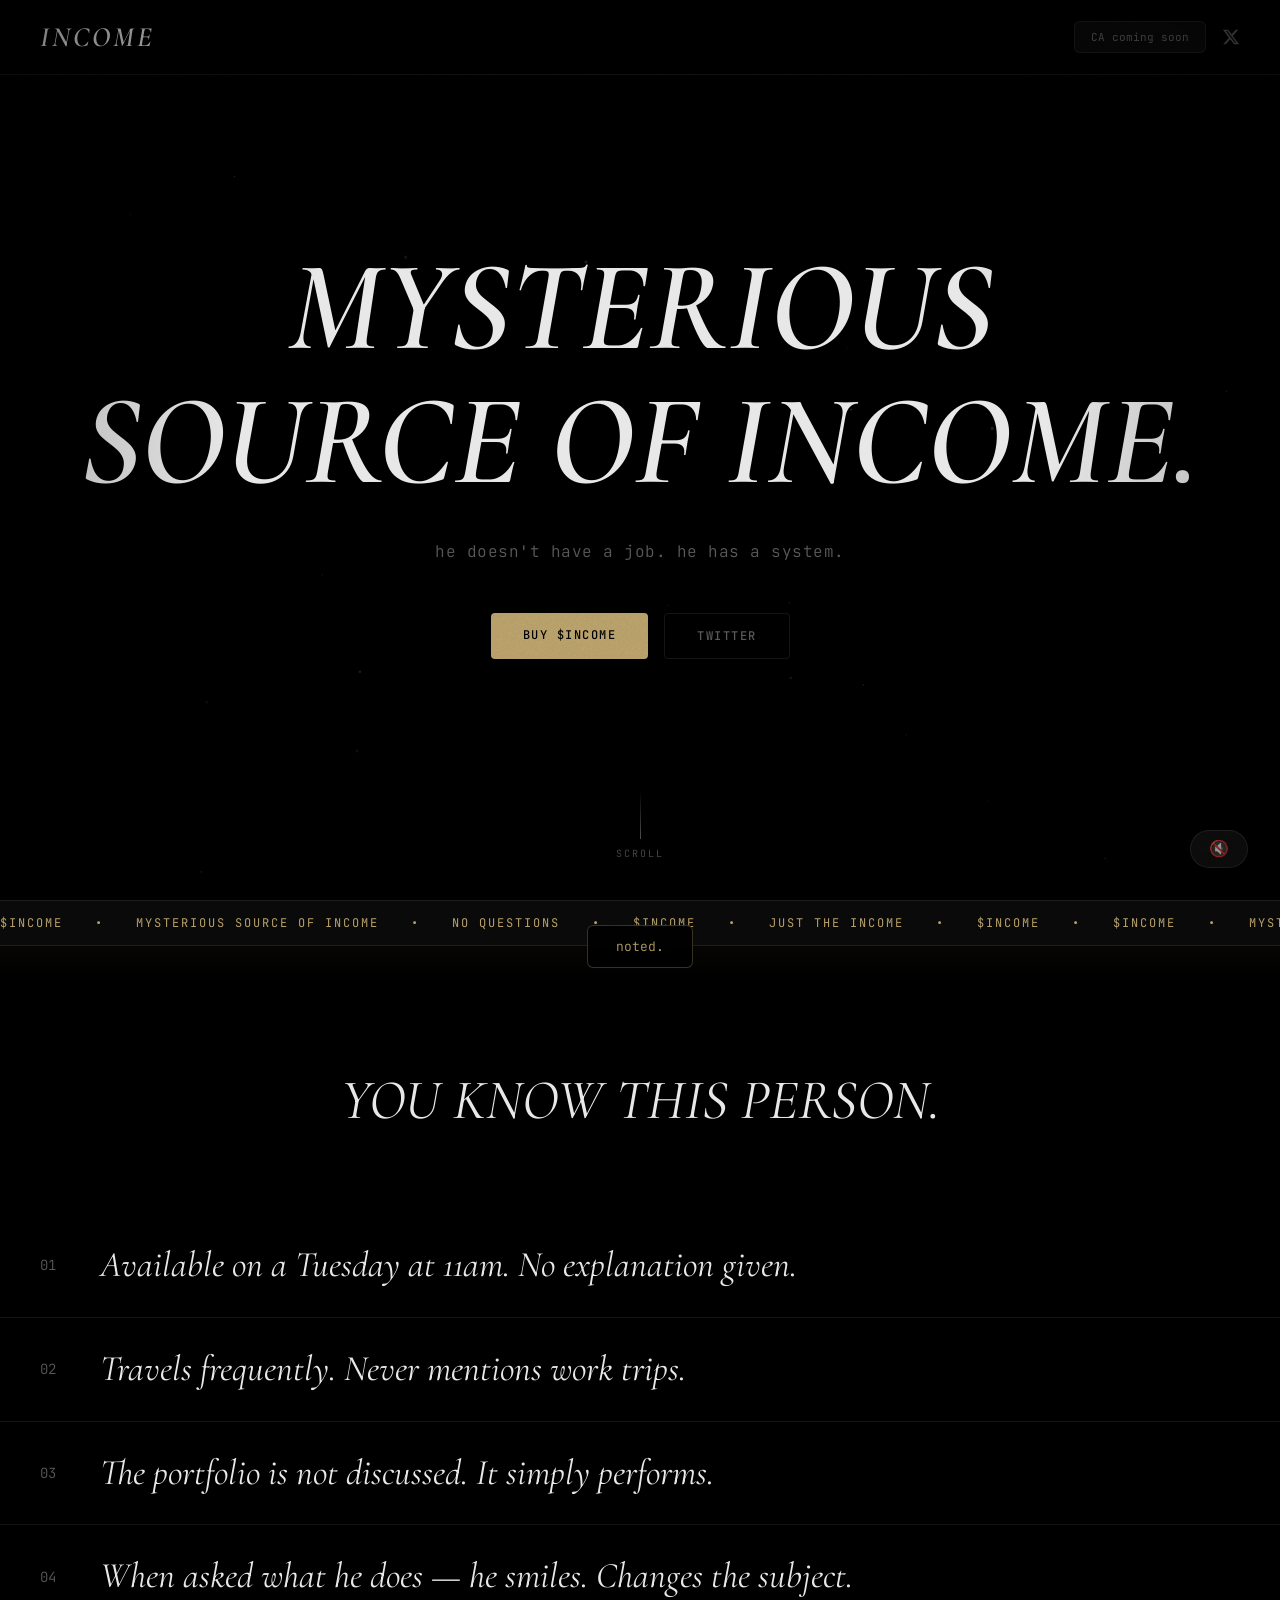
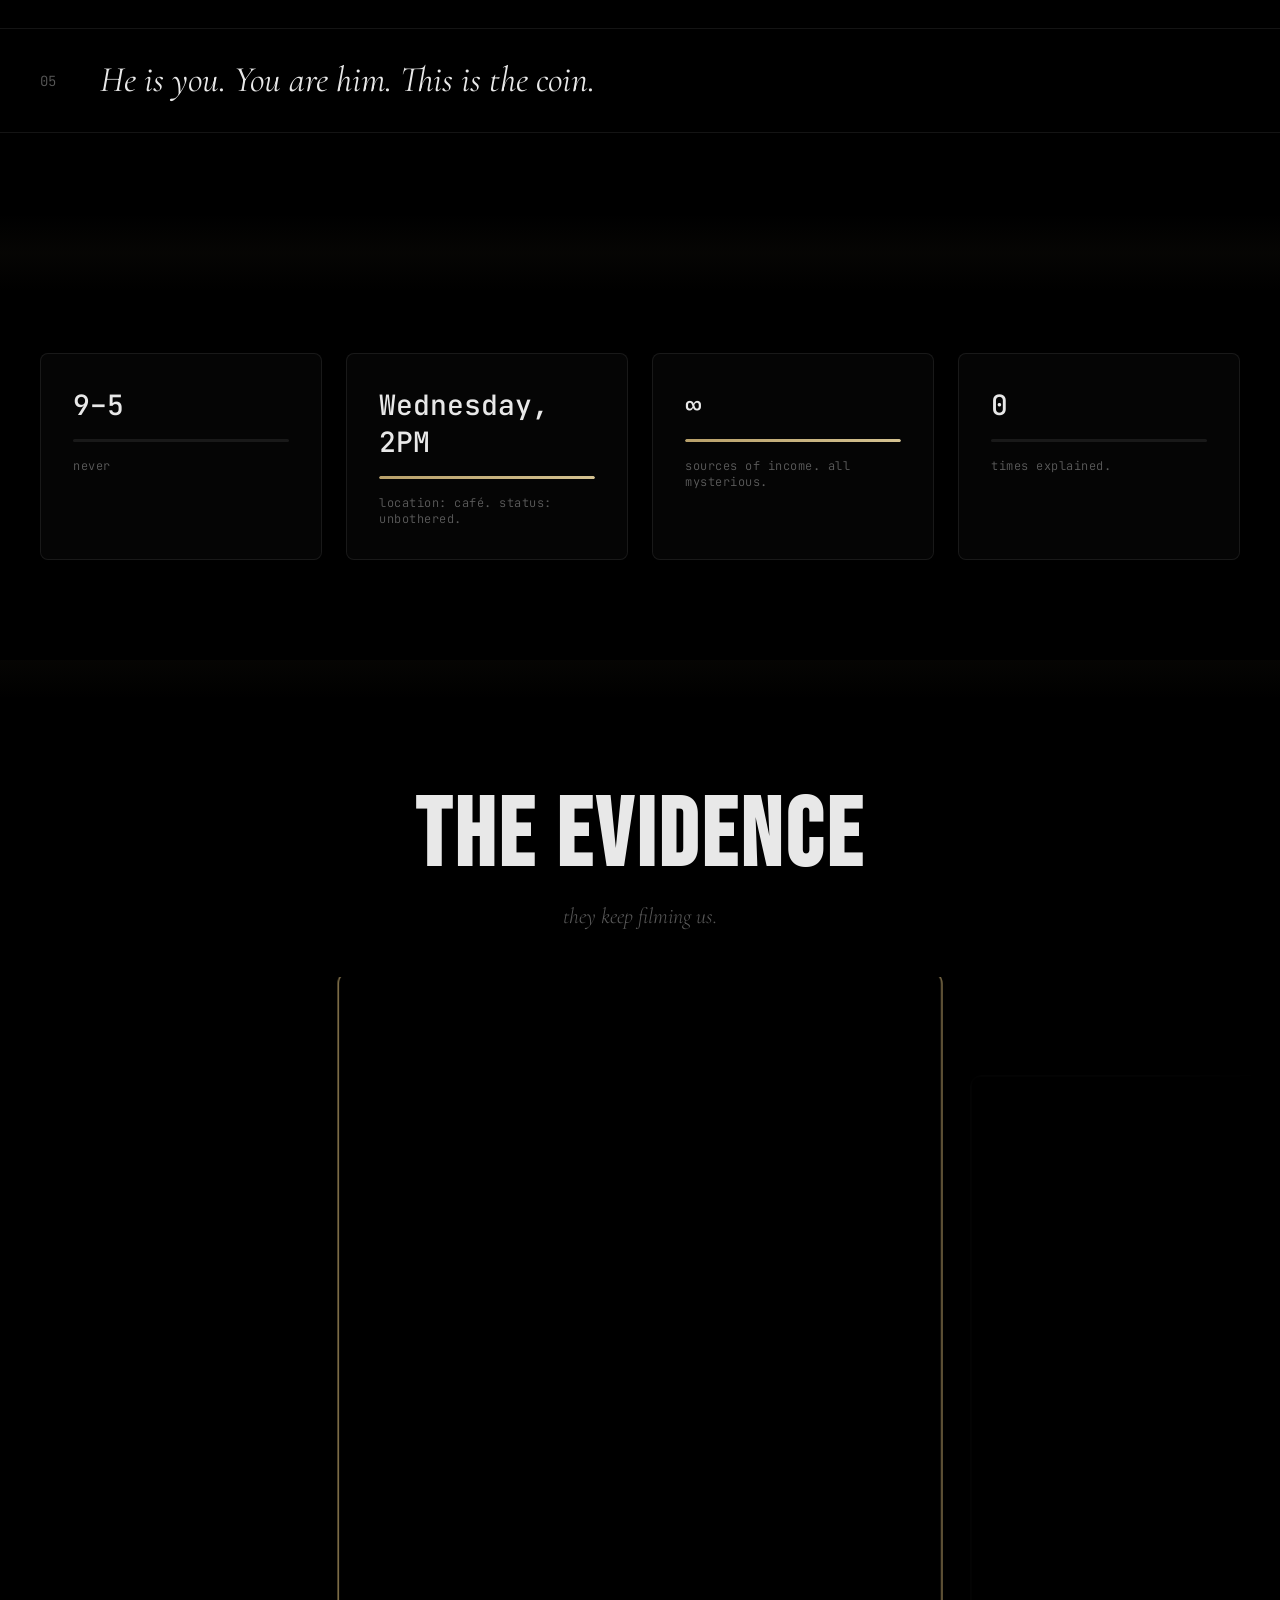
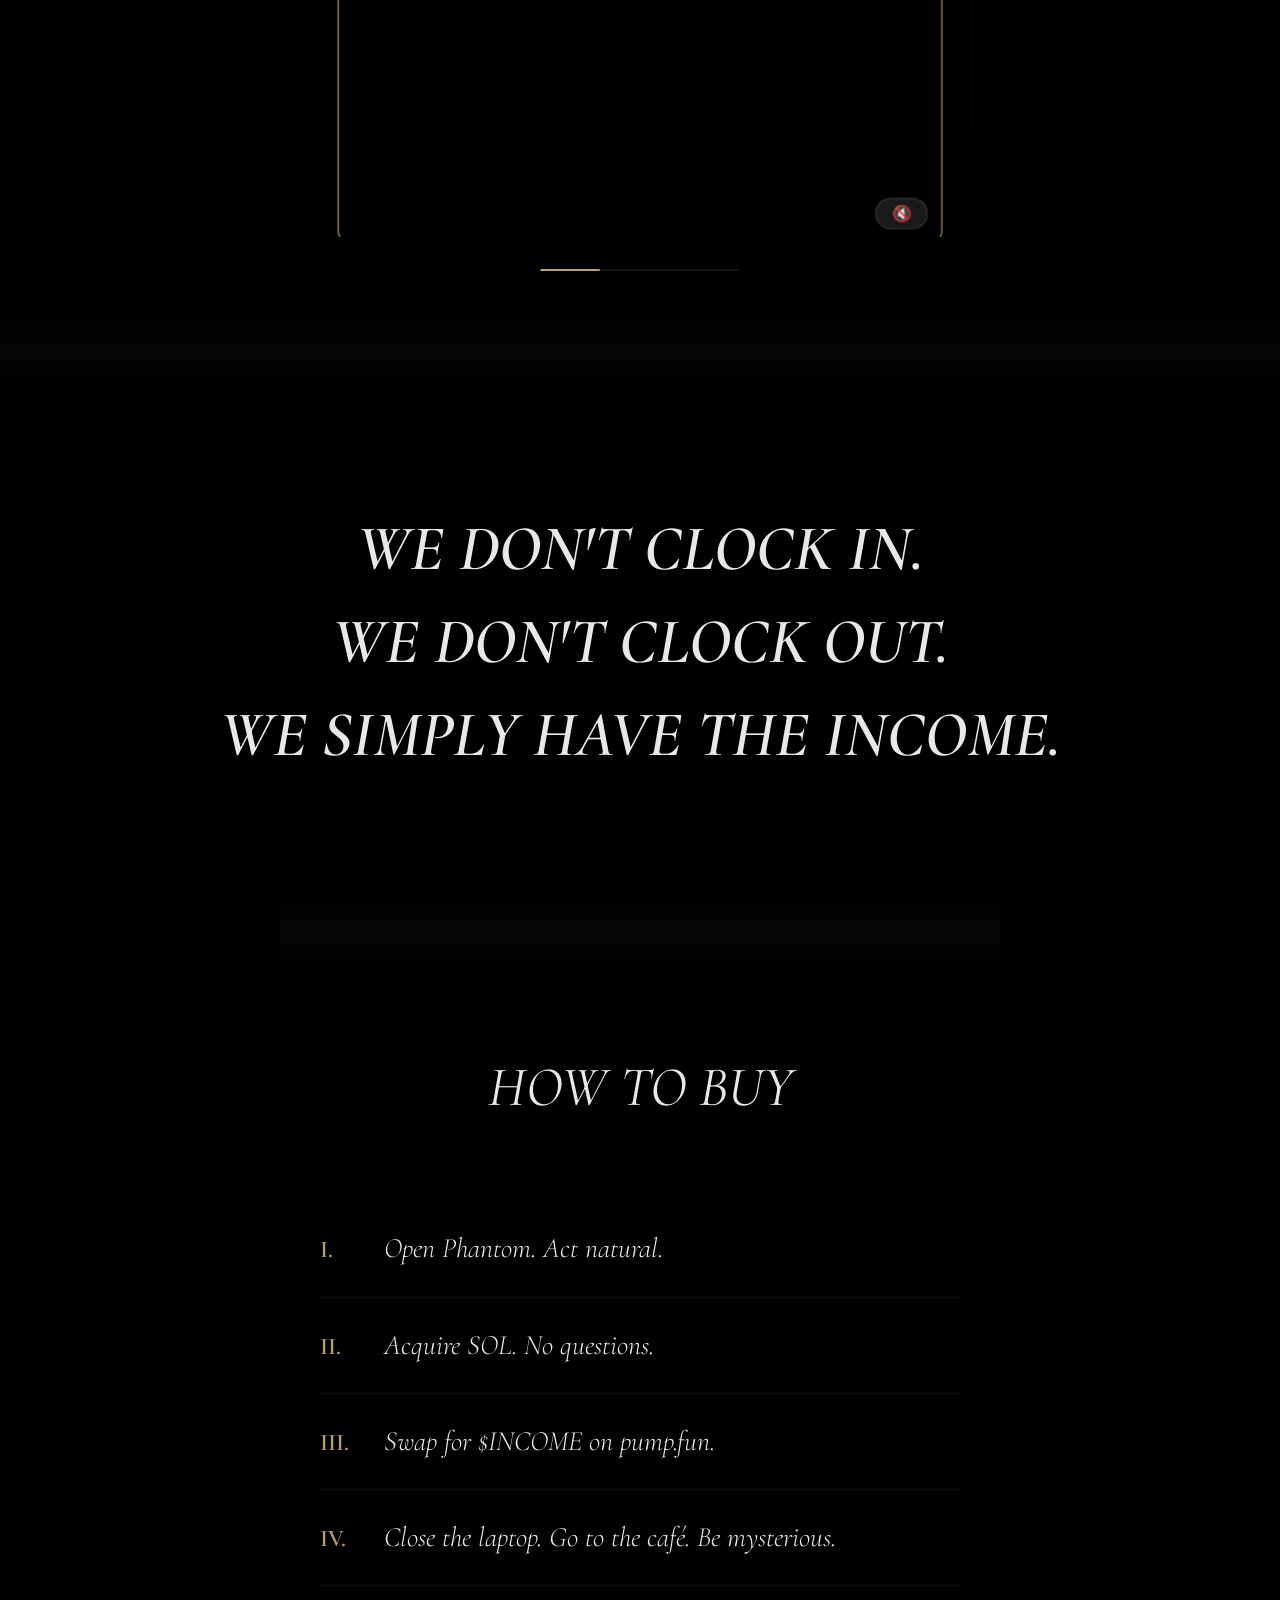
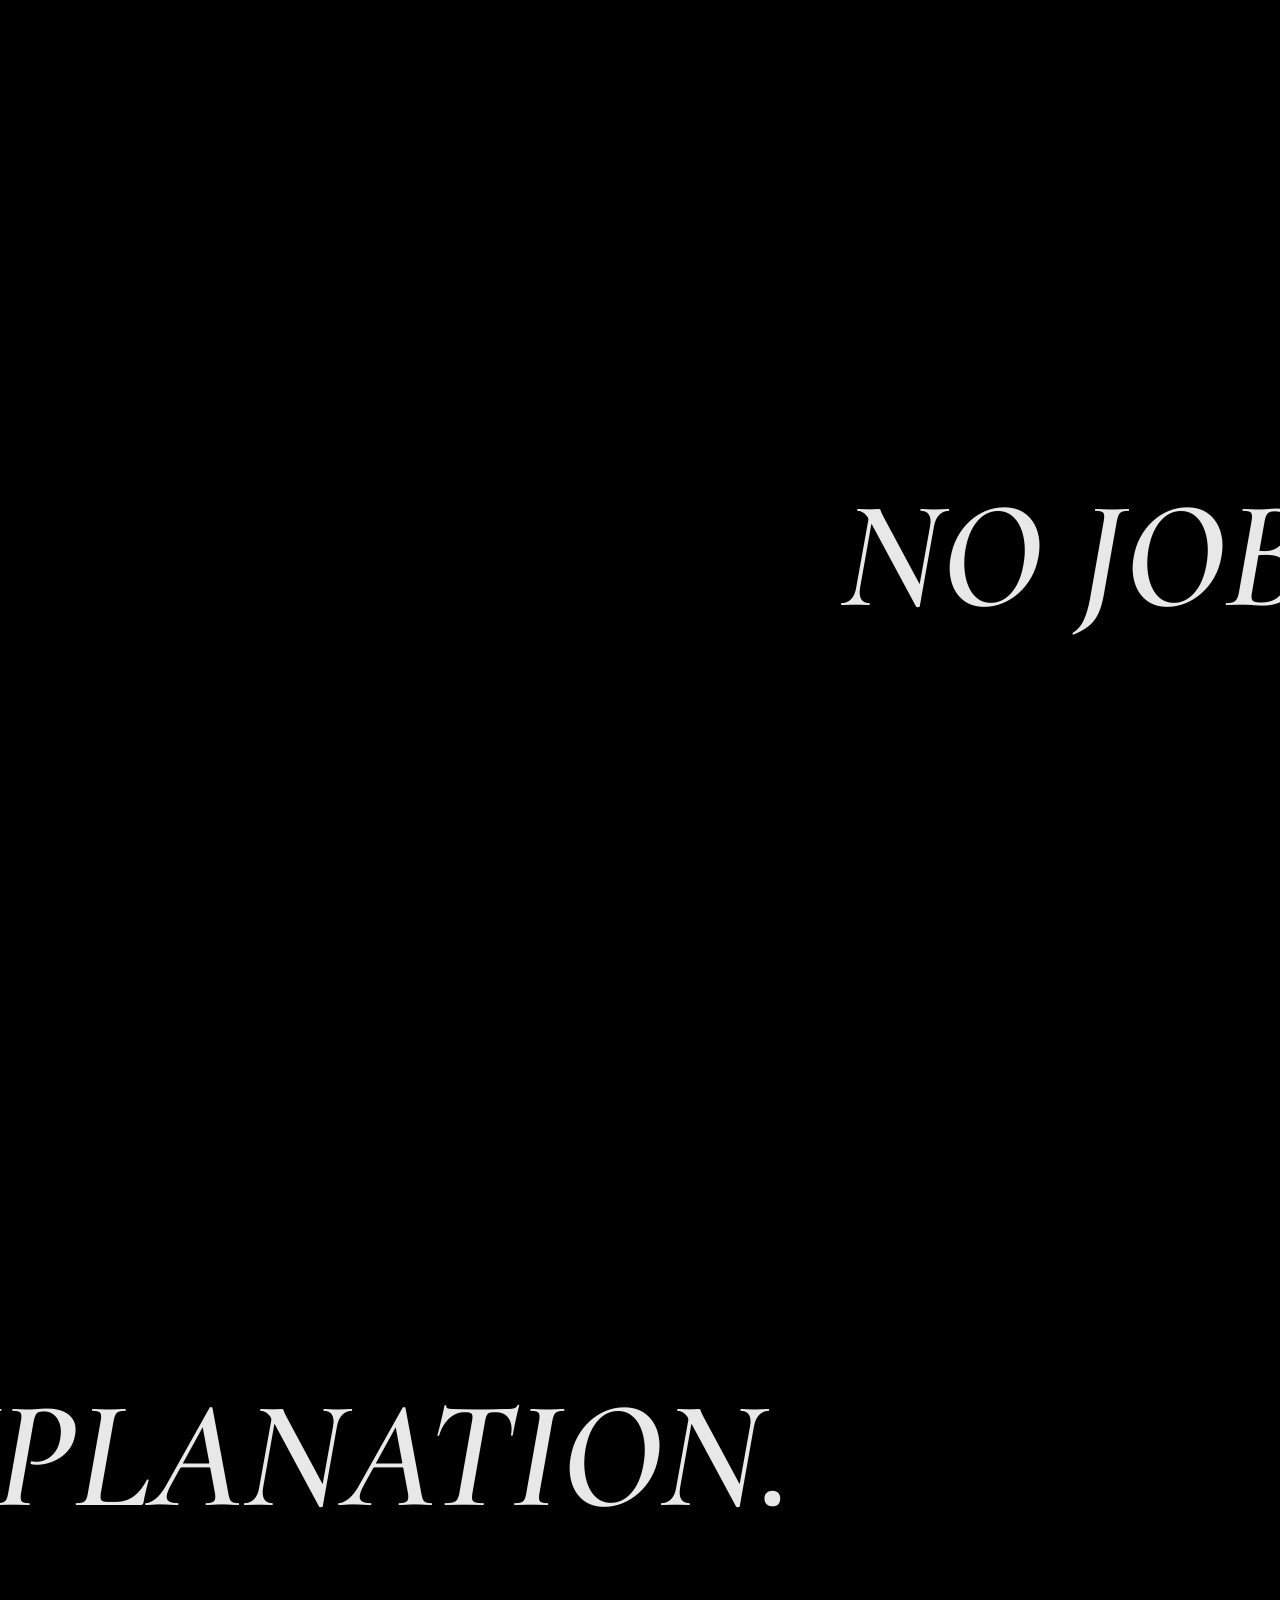
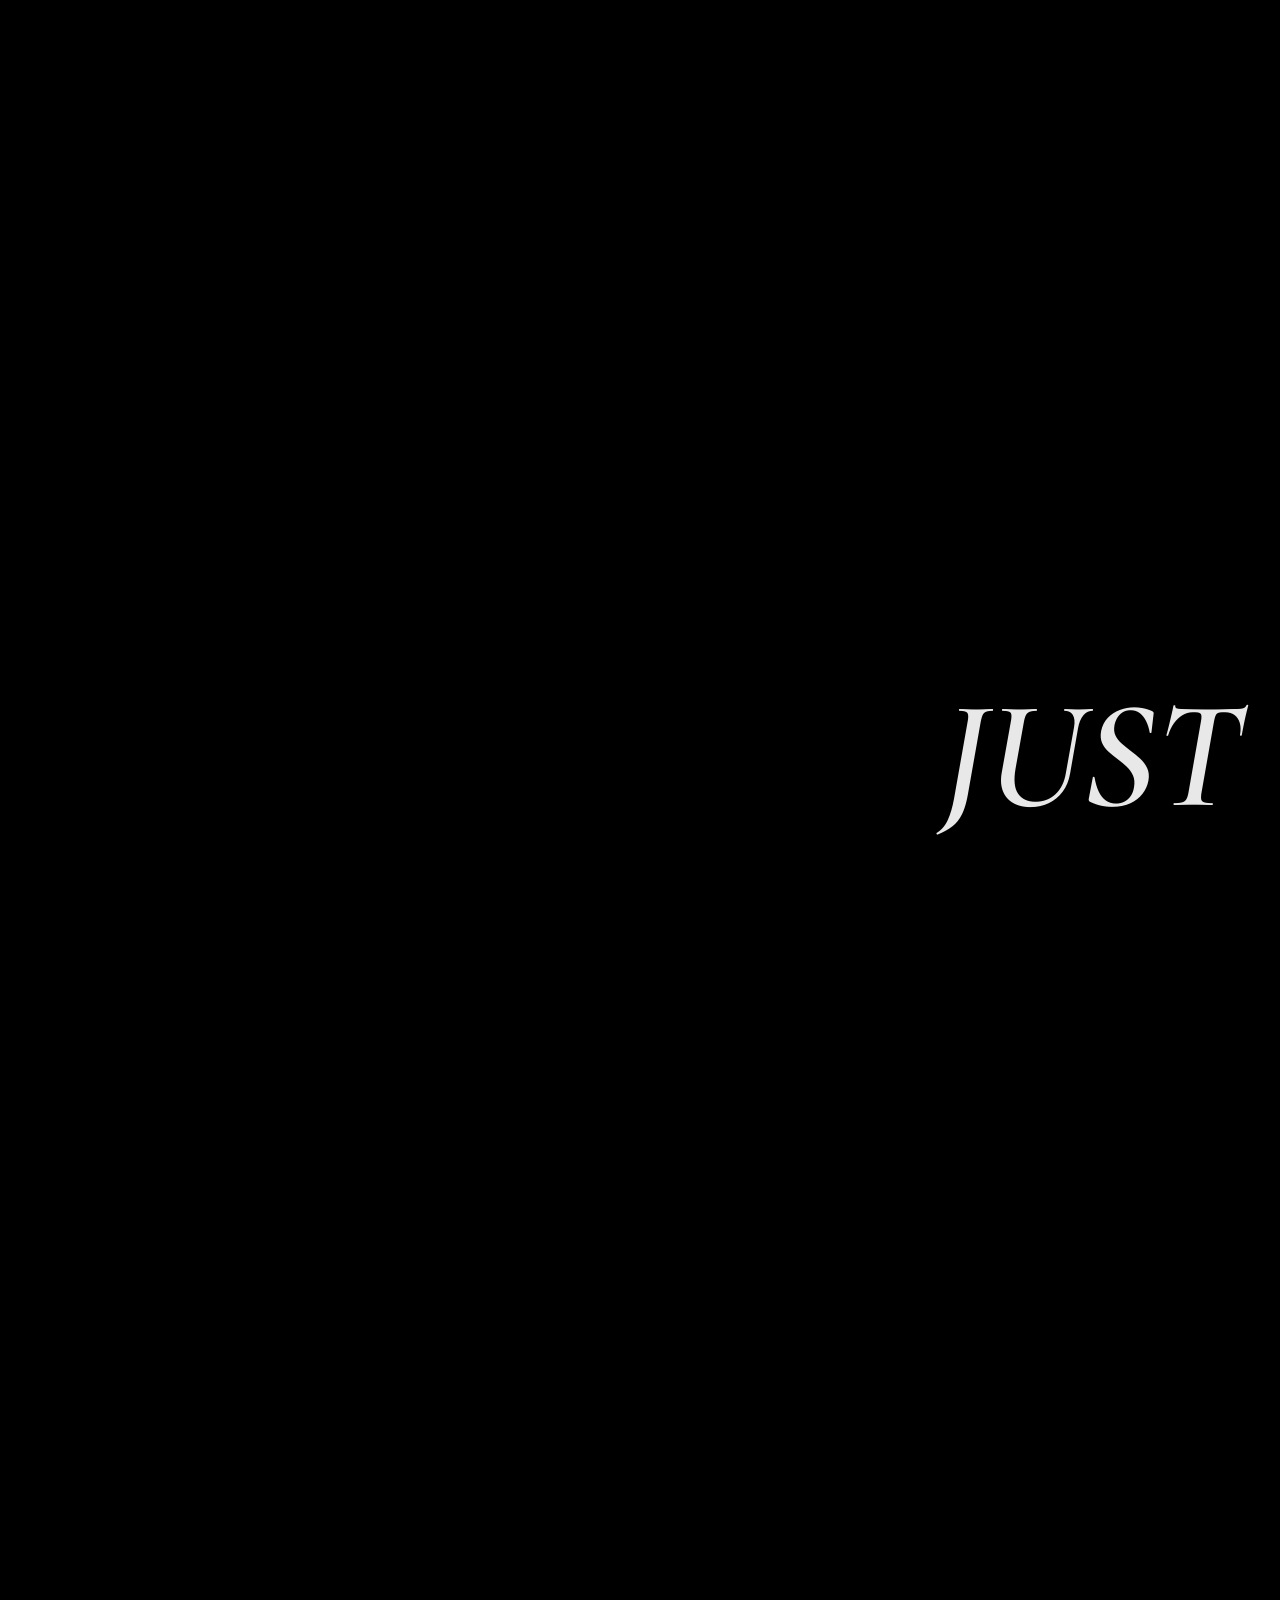
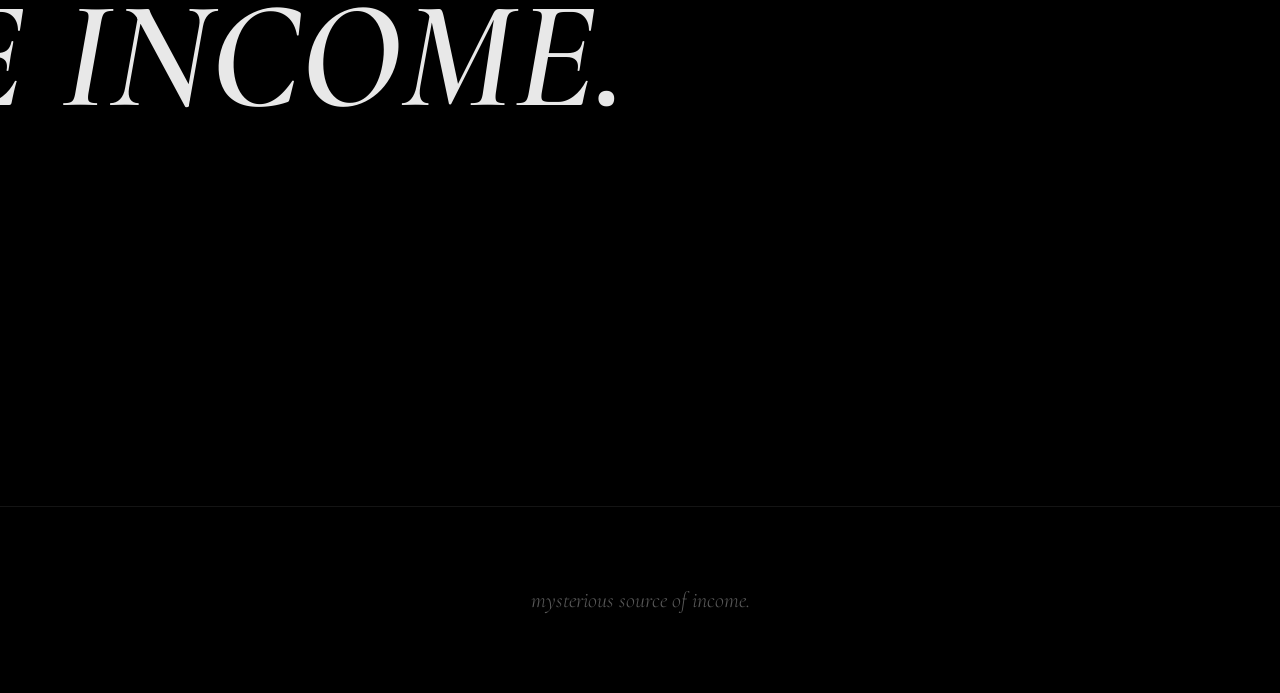
==== commit baca8353: "Change page title to Income, add favicon.png Co-Authored-By: Claude Opus 4.6 (1M context) <noreply@a" ====
--- a/index.html
+++ b/index.html
@@ -3,7 +3,7 @@
 <head>
 <meta charset="UTF-8">
 <meta name="viewport" content="width=device-width, initial-scale=1.0">
-<title>$INCOME — Mysterious Source of Income</title>
+<title>Income</title>
 <meta name="description" content="Mysterious Source of Income. No questions. Just the bag.">
 <meta property="og:title" content="$INCOME — Mysterious Source of Income">
 <meta property="og:description" content="He doesn't have a job. He has a system.">
